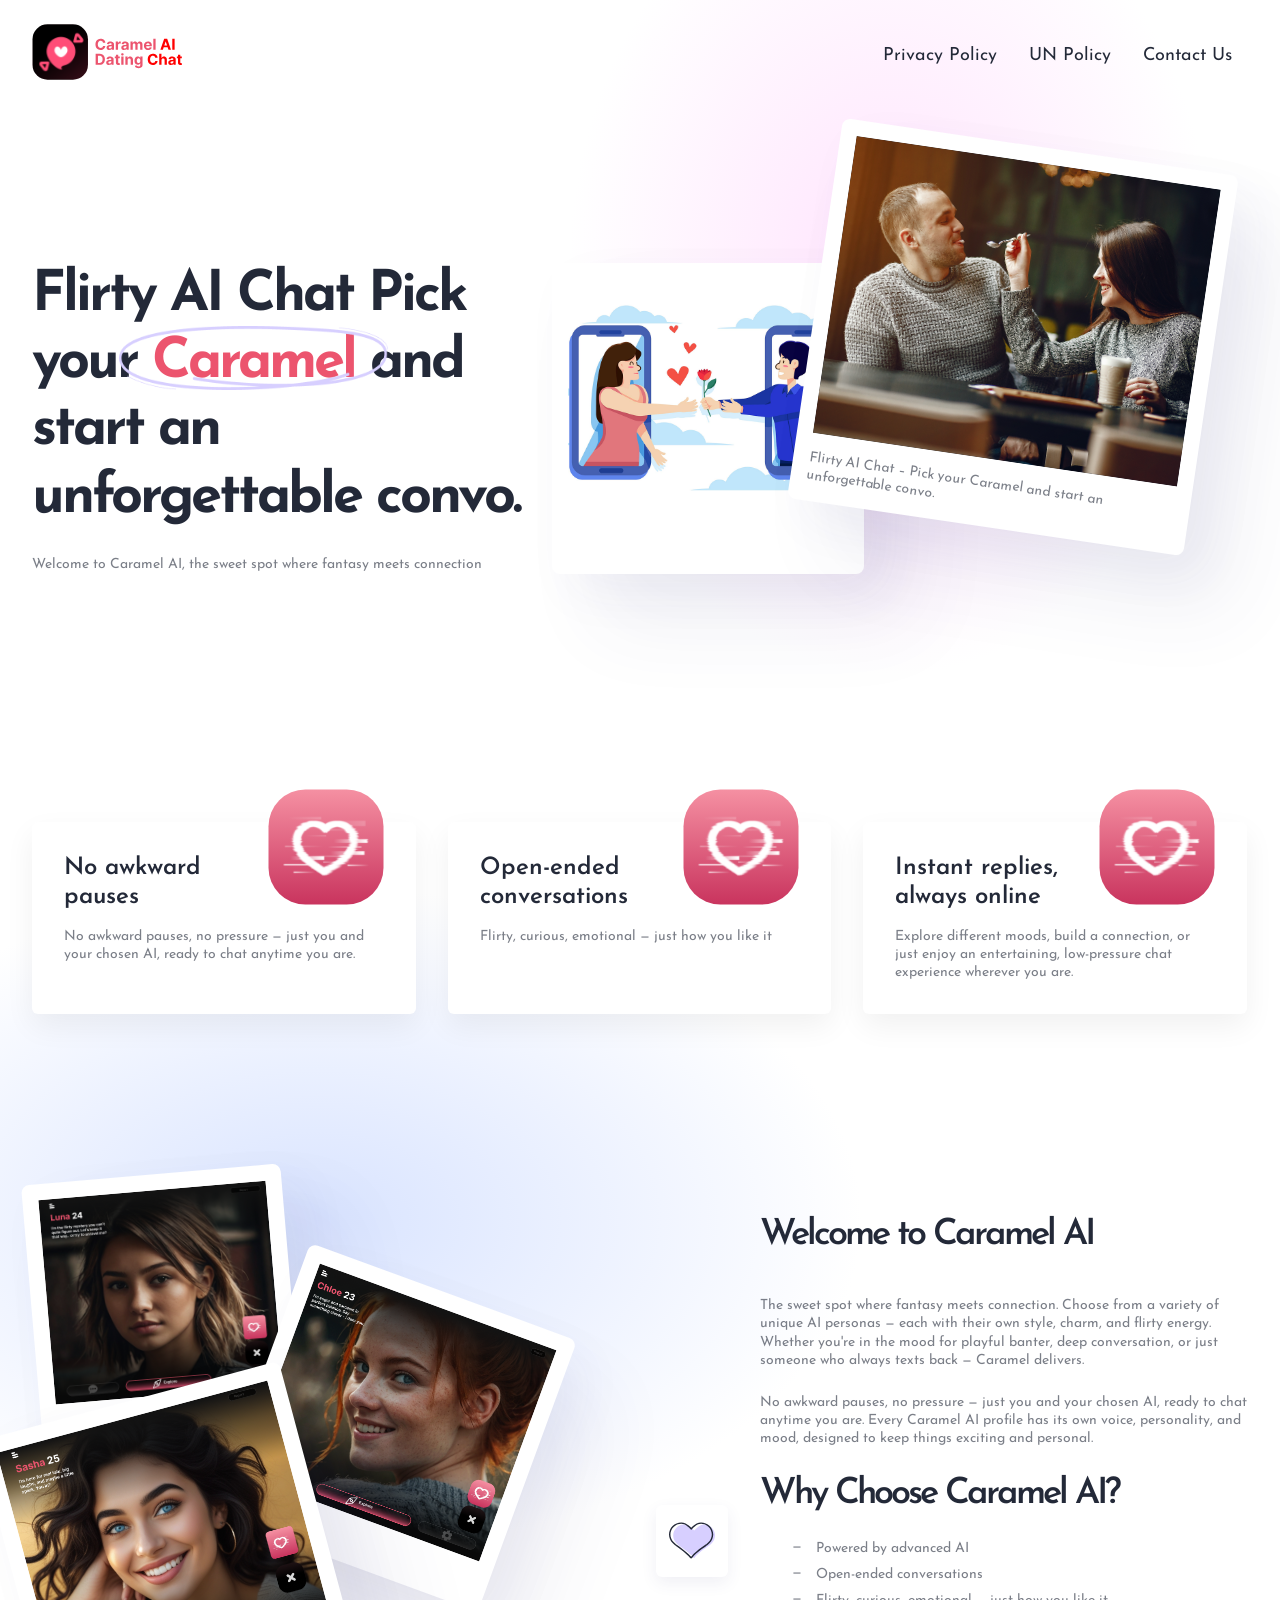
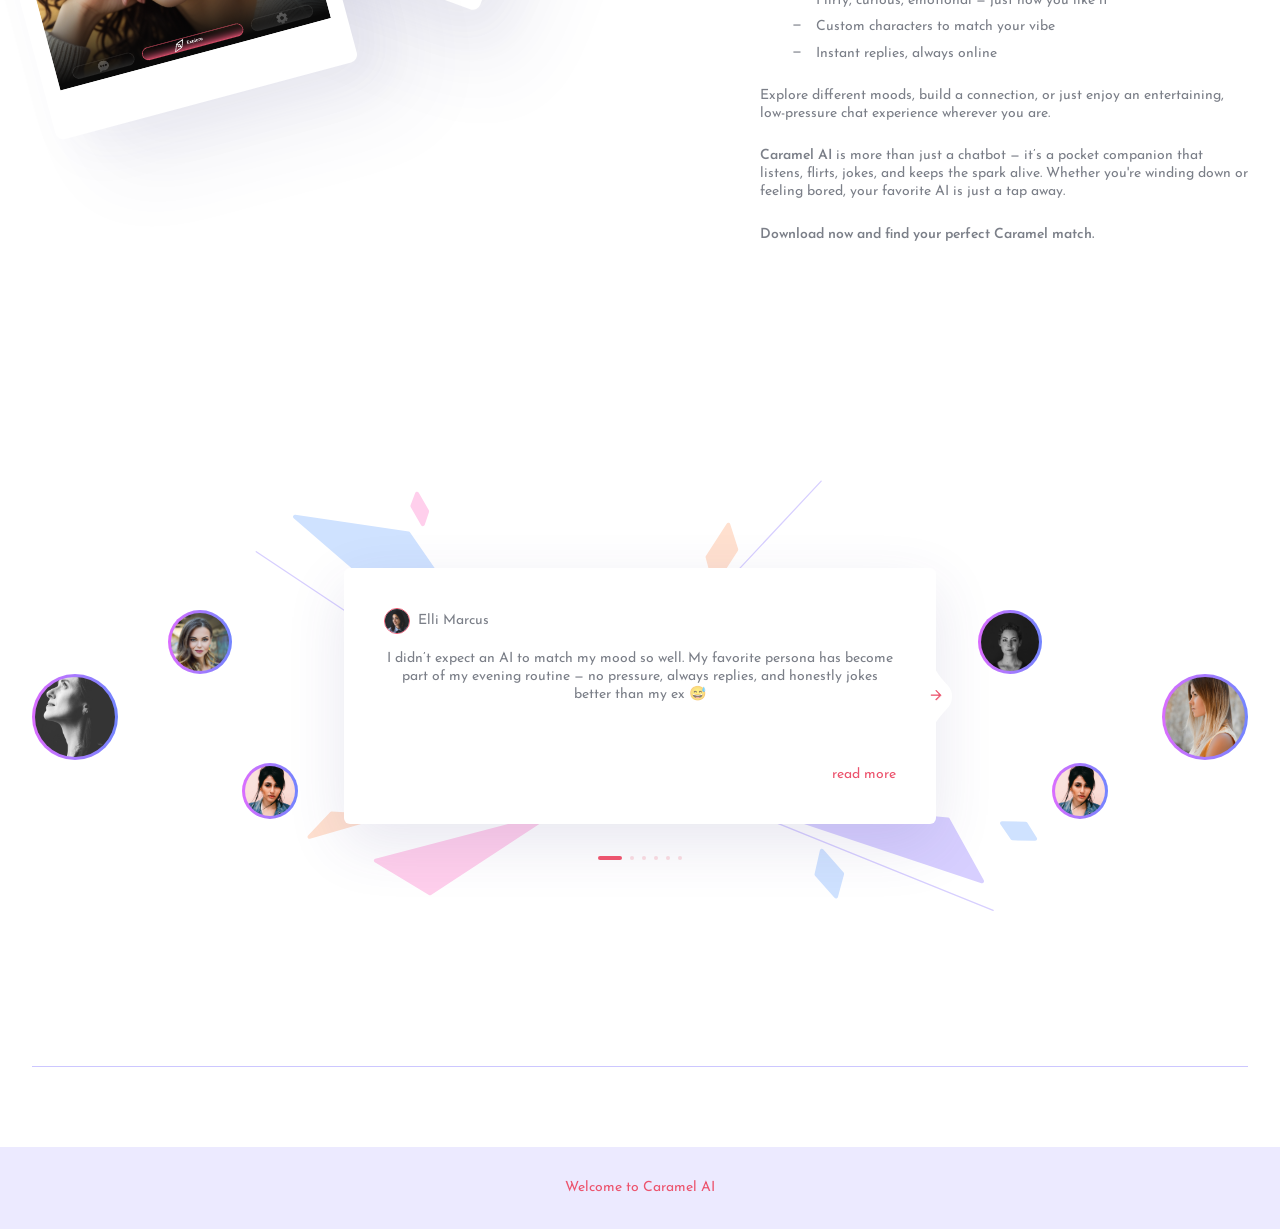
==== index.html @ d65f2696 "Add files via upload" ====
<!DOCTYPE html>
<html lang="ru">
<head>
    <!-- partial:parts/_head.html -->
    <meta charset="utf-8">
<title>Caramel AI Dating Chat</title>
<meta name="viewport" content="width=device-width, initial-scale=1 , maximum-scale=1, user-scalable=0">
<meta http-equiv="x-ua-compatible" content="ie=edge">
<link rel="stylesheet" href="css/libs.min.css"/>
<link rel="stylesheet" href="css/main.css"/>
<link href="images/logo-mob.png" rel="shortcut icon" type="image/x-icon" />
<link href="https://fonts.googleapis.com/css2?family=Josefin+Sans:wght@400;600;700&display=swap" rel="stylesheet">
    <!-- partial -->
</head>
<body>
<div id="wrapper" class="wrapper">
    <!-- partial:parts/_header.html -->
    <header id="header" class="header">
    <div class="container">
        <!-- logo -->
        <div class="site-logo">
            <a href="index.html" class="site-logo__link">
                <picture>
                    <source media="(max-width: 767px)" srcset="images/logo-mob.png">
                    <source srcset="images/logo.svg">
                    <img class="site-logo__img" src="images/logo.svg" alt="logo"/>
                </picture>
            </a>
        </div>
        <div class="header-mobile">

            <div class="header-nav">
                <div class="nav-toggle"><span class="nav-toggle__link"></span><span class="nav-toggle__link"></span><span
                        class="nav-toggle__link"></span></div>
                <div class="header-nav__container">
                    <div class="header-nav__menu">
                        <nav class="nav">
                            <ul class="nav__list">
                                <li class="nav__item"><a href="privacy.html" class="nav__link">Privacy Policy</a></li>
                                <li class="nav__item"><a href="policyUN.html" class="nav__link">UN Policy </a></li>
                                <li class="nav__item"><a href="contactUs.html" class="nav__link">Contact Us</a></li>
                            </ul><!-- //nav__list -->
                        </nav><!-- //nav -->
                    </div>
                    
                </div>
            </div>
        </div>


    </div><!-- //container -->
</header><!-- //site-header -->

    <!-- partial -->
    <main id="main" class="main">
        <section class="section main-section">
            <div class="container">
                <div class="row">
                    <div class="col col_7 col_desktop-12 order-desktop-2">
                        <div class="photo-list main-photo">
                            <div class="main-photo__fon">
                                <!-- <svg class="main-photo__fon_icon" width="927" height="615" viewBox="0 0 927 615" fill="none" xmlns="http://www.w3.org/2000/svg">
                                     <path d="M64.9452 549.713L9.1822 488.577C7.99173 487.272 8.81637 485.039 10.4997 485.01L233.372 481.131C235.53 481.094 236.074 484.399 234.04 485.19L66.9304 550.204C66.2376 550.474 65.4651 550.282 64.9452 549.713Z" fill="#FFCFEC"/>
                                    <path d="M857.306 461.85L632.955 438.033C631.065 437.833 629.872 440.001 631.146 441.32L648.217 458.999C648.425 459.215 648.683 459.38 648.972 459.484L892.449 546.734C894.136 547.338 895.809 545.674 895.104 544.093L858.907 462.981C858.628 462.355 858.02 461.926 857.306 461.85Z" fill="#D7CFFF"/>
                                    <path d="M235.062 168.41L349.396 350.256C349.674 350.699 349.789 351.23 349.716 351.743L345.101 384.316C344.877 385.901 343.09 386.533 341.932 385.436L91.5545 148.212C90.0978 146.832 91.1195 144.354 93.0183 144.662L233.677 167.467C234.237 167.558 234.742 167.902 235.062 168.41Z" fill="#CFE2FF"/>
                                    <path fill-rule="evenodd" clip-rule="evenodd" d="M306.693 361.45C306.95 361.064 306.847 360.514 306.465 360.235L19.2685 150.296C18.9017 150.028 18.4132 150.11 18.1665 150.481C17.9097 150.867 18.0128 151.416 18.3945 151.695L305.591 361.634C305.958 361.903 306.447 361.821 306.693 361.45Z" fill="#D7CFFF"/>
                                    <path fill-rule="evenodd" clip-rule="evenodd" d="M627.65 297.936C627.952 298.289 628.458 298.302 628.76 297.964L870.733 27.9001C871.016 27.5841 871.017 27.0759 870.735 26.7456C870.433 26.3923 869.927 26.3795 869.625 26.7175L627.652 296.781C627.369 297.097 627.368 297.606 627.65 297.936Z" fill="#D7CFFF"/>
                                    <path d="M763.86 450.557L832.763 444.682C834.754 444.512 835.361 441.86 833.623 440.925L807.078 426.637C806.523 426.338 805.853 426.325 805.272 426.601L762.914 446.764C760.889 447.728 761.642 450.746 763.86 450.557Z" fill="#FFE0CF"/>
                                    <path d="M837.832 117.53L860.471 125.155C861.055 125.351 861.697 125.226 862.197 124.819L885.54 105.753C886.772 104.746 886.522 102.676 885.102 102.127L863.403 93.7336C862.802 93.5012 862.126 93.6177 861.604 94.0435L837.321 113.877C836.06 114.907 836.357 117.033 837.832 117.53Z" fill="#CFE2FF"/>
                                    <path d="M710.589 181.177L701.608 144.762C701.47 144.203 701.551 143.615 701.832 143.138L727.968 98.7494C728.836 97.2766 730.94 97.6407 731.434 99.3491L741.456 133.995C741.625 134.579 741.552 135.204 741.255 135.707L714.078 181.863C713.19 183.371 711.025 182.945 710.589 181.177Z" fill="#FFE0CF"/>
                                    <path d="M310.413 258.955L317.319 242.204C317.519 241.717 317.501 241.166 317.268 240.676L305.088 215.013C304.349 213.455 302.068 213.387 301.361 214.902L293.992 230.676C293.757 231.179 293.763 231.763 294.008 232.28L306.652 258.921C307.409 260.516 309.761 260.537 310.413 258.955Z" fill="#FFCFEC"/>
                                    <path d="M814.504 562.741L814.724 583.62C814.731 584.297 815.073 584.927 815.634 585.297L835.245 598.228C836.546 599.085 838.262 598.179 838.307 596.612L838.882 576.256C838.901 575.552 838.556 574.886 837.972 574.5L817.566 561.045C816.236 560.169 814.487 561.137 814.504 562.741Z" fill="#CFE2FF"/>
                                    <path fill-rule="evenodd" clip-rule="evenodd" d="M581.397 437.351C581.165 437.763 581.324 438.257 581.75 438.442L902.686 578.094C903.095 578.272 903.598 578.098 903.821 577.702C904.054 577.29 903.894 576.796 903.468 576.611L582.532 436.959C582.123 436.781 581.62 436.955 581.397 437.351Z" fill="#D7CFFF"/>
                                </svg> -->
                            </div>
                            <div class="photo-item main-photo-item main-photo-item-1">
                                <div class="photo-img">
                                    <div class="photo-img__block">
                                        <img src="images/content/lovembl.png" alt="main-page-1">
                                    </div>
                                </div>
                                <div class="photo-info wysiwyg"></div>
                            </div>
                            <div class="photo-item main-photo-item main-photo-item-2">
                                <div class="photo-img">
                                    <div class="photo-img__block">
                                        <img src="images/content/couple-cafe.png" alt="main-page-2">
                                    </div>
                                </div>
                                <div class="photo-info wysiwyg"><p>Flirty AI Chat – Pick your Caramel and start an unforgettable convo.</p></div>

                            </div>

                        </div>
                    </div>
                    <div class="col col_5 col_desktop-12 order-desktop-1">
                        <div class="main-container">
                            <h1 class="h1 main-title">Flirty AI Chat Pick your <span class="round-border round-border-1">Caramel</span> and start an unforgettable convo.<br></h1>
                            <div class="wysiwyg main-description">Welcome to Caramel AI, the sweet spot where fantasy meets connection</div>
                            <!-- <button type="button" class="btn popup-init" data-popupname="location-popup">order now</button> -->
                        </div>
                    </div>
                </div>
            </div>
        </section>
        <section id="advantage" class="section">
            <div class="container">
                <div class="row">
                    <div class="dignity-item col col_4 col_mob-12">
                        <div class="dignity-block">
                            <div class="dignity-title">
                                <h3 class="h3 title">No awkward pauses</h3>
                                <div class="dignity-image">
                                    <img src="images/content/like.svg" alt="present-1">
                                </div>
                            </div>
                            <div class="dignity-description wysiwyg">
                                <p>No awkward pauses, no pressure — just you and your chosen AI, ready to chat anytime you are.</p>
                            </div>
                        </div>
                    </div>
                    <div class="dignity-item col col_4 col_mob-12">
                        <div class="dignity-block">
                            <div class="dignity-title">
                                <h3 class="h3 title">Open-ended conversations</h3>
                                <div class="dignity-image">
                                    <img src="images/content/like.svg" alt="present-2">
                                </div>
                            </div>
                            <div class="dignity-description wysiwyg">
                                <p>Flirty, curious, emotional — just how you like it</p>
                            </div>
                        </div>
                    </div>
                    <div class="dignity-item col col_4 col_mob-12">
                        <div class="dignity-block">
                            <div class="dignity-title">
                                <h3 class="h3 title">Instant replies, always online</h3>
                                <div class="dignity-image">
                                    <img src="images/content/like.svg" alt="present-3">
                                </div>
                            </div>
                            <div class="dignity-description wysiwyg">
                                <p>Explore different moods, build a connection, or just enjoy an entertaining, low-pressure chat experience wherever you are.</p>
                            </div>
                        </div>
                    </div>

                </div>
            </div><!-- //content -->
        </section>
        <section id="experiences" class="section">
            <div class="container">
                <div class="row">
                    <div class="col col_6 col_desktop-12">
                        <div class="photo-list emotional-photo">
                            <div class="photo-item emotional-photo__item emotional-photo__item-1">
                                <div class="photo-img">
                                    <div class="photo-img__block">
                                        <img src="images/content/Group 24.png" alt="main-page-3">
                                    </div>
                                </div>
                                <div class="photo-info wysiwyg"></div>
                            </div>
                            <div class="photo-item emotional-photo__item emotional-photo__item-2">
                                <div class="photo-img">
                                    <div class="photo-img__block">
                                        <img src="images/content/Group 25.png" alt="main-page-4">
                                    </div>
                                </div>
                                <div class="photo-info wysiwyg"></div>

                            </div>
                            <div class="photo-item emotional-photo__item emotional-photo__item-3">
                                <div class="photo-img">
                                    <div class="photo-img__block">
                                        <img src="images/content/Group 26.png" alt="main-page-5">
                                    </div>
                                </div>
                                <div class="photo-info wysiwyg"></div>
                            </div>

                        </div>
                    </div>
                    <div class="col col_6 col_desktop-12">
                    
                        <div class="emotional-list">
                            <div class="emotional-item">
                                <div class="emotional-block">
                                    <div class="emotional-icon">
                                        <img src="images/content/icon/present-5.svg" alt="present-4">
                                    </div>
                                    <div class="emotional-info">
                                        <div class="emotional-description wysiwyg">
                                            <h2 class="h2 emotional-title">Welcome to Caramel AI</h2>
                                            <p>
                                                The sweet spot where fantasy meets connection. Choose from a variety of unique AI personas — each with their own style, charm, and flirty energy. 
                                                Whether you're in the mood for playful banter, deep conversation, or just someone who always texts back — Caramel delivers.
                                            </p>
                                            <p>
                                                No awkward pauses, no pressure — just you and your chosen AI, ready to chat anytime you are. 
                                                Every Caramel AI profile has its own voice, personality, and mood, designed to keep things exciting and personal.
                                            </p>

                                            <h2>Why Choose Caramel AI?</h2>
                                            <ul>
                                                <li>Powered by advanced AI</li>
                                                <li>Open-ended conversations</li>
                                                <li>Flirty, curious, emotional — just how you like it</li>
                                                <li>Custom characters to match your vibe</li>
                                                <li>Instant replies, always online</li>
                                            </ul>

                                            <p>
                                                Explore different moods, build a connection, or just enjoy an entertaining, low-pressure chat experience wherever you are.
                                            </p>

                                            <p>
                                                <strong>Caramel AI</strong> is more than just a chatbot — it’s a pocket companion that listens, flirts, jokes, and keeps the spark alive. 
                                                Whether you're winding down or feeling bored, your favorite AI is just a tap away.
                                            </p>

                                            <p><strong>Download now and find your perfect Caramel match.</strong></p> </p>
                                        </div>
                                    </div>
                                </div>
                            </div>
                            
                        </div>
                    </div>
                </div>
            </div>
        </section>
        <section id="reviews" class="section reviews-section">
            <div class="container">
                <div class="slider reviews-slider">
                    <div class="row">
                        <div class="col col_3 col_desktop-12">
                            <div class="reviews-slider__bubbles bubbles-prev">
                                <ul class="bubbles-list"></ul>
                            </div>
                        </div>
                        <div class="col col_6 col_desktop-12">
                            <div class="reviews-slider__container" data-count="3">
                                <div class="reviews-container__fon">
                                    <svg class="reviews-icon" width="800" height="471" viewBox="0 0 800 471" fill="none" xmlns="http://www.w3.org/2000/svg">
                                        <path d="M188.477 434.988L134.244 402.127C132.733 401.211 133.067 398.931 134.778 398.484L308.239 353.163C310.432 352.59 311.737 355.525 309.842 356.768L190.613 434.95C189.968 435.373 189.137 435.388 188.477 434.988Z" fill="#FFCFEC"/>
                                        <path d="M708.694 357.302L532.751 341.064C530.847 340.889 529.803 343.228 531.208 344.524L544.895 357.156C545.103 357.348 545.35 357.494 545.619 357.583L742.159 423.054C743.889 423.63 745.427 421.782 744.543 420.188L710.259 358.323C709.938 357.745 709.352 357.362 708.694 357.302Z" fill="#D7CFFF"/>
                                        <path d="M169.602 71.5647L263.289 207.29C263.58 207.711 263.698 208.226 263.619 208.731L259.991 232.052C259.75 233.604 257.895 234.286 256.706 233.26L52.9595 57.4245C51.4441 56.1167 52.5805 53.6411 54.5619 53.9338L168.249 70.7227C168.797 70.8037 169.287 71.1086 169.602 71.5647Z" fill="#CFE2FF"/>
                                        <path fill-rule="evenodd" clip-rule="evenodd" d="M251.776 248.32C251.989 248.029 251.916 247.619 251.616 247.419L15.7836 90.389C15.5007 90.2007 15.1195 90.2687 14.919 90.5432C14.7062 90.8346 14.7791 91.2442 15.0794 91.4441L250.912 248.474C251.195 248.663 251.576 248.595 251.776 248.32Z" fill="#D7CFFF"/>
                                        <path fill-rule="evenodd" clip-rule="evenodd" d="M387.817 227.655C388.07 227.911 388.487 227.905 388.733 227.642L582.033 20.6157C582.265 20.3671 582.26 19.9799 582.021 19.738C581.767 19.4812 581.351 19.4871 581.104 19.7509L387.805 226.777C387.573 227.025 387.578 227.413 387.817 227.655Z" fill="#D7CFFF"/>
                                        <path d="M140.344 358.014L69.3782 378.481C67.4187 379.046 65.967 376.661 67.3709 375.183L89.4195 351.969C89.8239 351.544 90.3952 351.317 90.9818 351.35L139.899 354.097C142.147 354.223 142.507 357.391 140.344 358.014Z" fill="#FFE0CF"/>
                                        <path d="M761.169 364.147L771.679 379.281C772.045 379.808 772.642 380.127 773.283 380.14L795.912 380.572C797.507 380.602 798.494 378.845 797.639 377.499L788.029 362.383C787.669 361.817 787.05 361.469 786.379 361.457L762.85 361.007C761.219 360.976 760.238 362.807 761.169 364.147Z" fill="#CFE2FF"/>
                                        <path d="M472.847 122.902L465.76 96.725C465.612 96.1784 465.703 95.5945 466.011 95.1186L486.853 62.8756C487.772 61.4551 489.93 61.7429 490.442 63.354L498.351 88.26C498.532 88.8284 498.449 89.4477 498.125 89.9489L476.46 123.463C475.52 124.917 473.3 124.573 472.847 122.902Z" fill="#FFE0CF"/>
                                        <path d="M184.297 64.0105L188.566 51.0554C188.743 50.5174 188.683 49.9294 188.402 49.4376L178.297 31.7884C177.456 30.3206 175.286 30.4918 174.688 32.073L170.041 44.3676C169.83 44.9255 169.879 45.5485 170.176 46.0664L180.659 64.3761C181.52 65.8791 183.755 65.6544 184.297 64.0105Z" fill="#FFCFEC"/>
                                        <path d="M580.307 390.137L574.933 413.845C574.792 414.471 574.959 415.127 575.385 415.609L594.92 437.73C595.976 438.926 597.938 438.467 598.354 436.929L604.513 414.11C604.688 413.463 604.526 412.771 604.081 412.268L583.76 389.257C582.68 388.034 580.667 388.547 580.307 390.137Z" fill="#CFE2FF"/>
                                        <path fill-rule="evenodd" clip-rule="evenodd" d="M490.568 343.909C490.418 344.238 490.573 344.624 490.907 344.759L753.666 450.92C753.981 451.047 754.341 450.904 754.482 450.595C754.631 450.266 754.477 449.88 754.142 449.745L491.383 343.584C491.068 343.456 490.708 343.6 490.568 343.909Z" fill="#D7CFFF"/>
                                    </svg>
                                </div>
                                <div class="swiper-container">
                                    <div class="swiper-wrapper">
                                        <div class="swiper-slide slider-item">
                                            <div class="reviews-slider__item readMore-block">
                                                <div class="reviews-item__top">
                                                    <div class="reviews-item__column">
                                                        <div class="reviews-item__column_left">
                                                            <div class="reviews-slider__image">
                                                                <img src="images/content/reviews-1.jpg" alt="reviews-1">
                                                            </div>
                                                            <h5 class="h5 reviews-slider__name">Elli Marcus</h5>
                                                        </div>
                                                        <div class="reviews-item__column_right">
                                                            <div class="soc">

                                                            </div>
                                                        </div>
                                                    </div>
                                                </div>
                                                <div class="reviews-item__middle">
                                                    <div class="wysiwyg text-center readMore-container">
                                                        <p>
                                                            I didn’t expect an AI to match my mood so well. My favorite persona has become part of my evening routine — no pressure, always replies, and honestly jokes better than my ex 😅
                                                        </p>
                                                    </div>
                                                </div>
                                                <div class="reviews-item__bottom text-right">
                                                    <a href="#" class="btn-readMore readMore-slider btn_link" data-open="hide" data-close="read more">read more</a>
                                                </div>
                                            </div>
                                        </div>
                                        <div class="swiper-slide slider-item">
                                            <div class="reviews-slider__item readMore-block">
                                                <div class="reviews-item__top">
                                                    <div class="reviews-item__column">
                                                        <div class="reviews-item__column_left">
                                                            <div class="reviews-slider__image">
                                                                <img src="images/content/reviews-2.jpg" alt="reviews-2">
                                                            </div>
                                                            <h5 class="h5 reviews-slider__name">Elli Marcus</h5>
                                                        </div>
                                                        <div class="reviews-item__column_right">
                                                            <div class="soc">
                                                            
                                                            </div>
                                                        </div>
                                                    </div>
                                                </div>
                                                <div class="reviews-item__middle">
                                                    <div class="wysiwyg text-center readMore-container">
                                                        <p>
                                                            As an introvert, this is a gem. No stress over what to say, no fear of being judged. The characters have real personalities — it sometimes feels like I’m talking to a real person.
                                                        </p>
                                                    </div>
                                                </div>
                                                <div class="reviews-item__bottom text-right">
                                                    <a href="#" class="btn-readMore readMore-slider btn_link" data-open="hide" data-close="read more">read more</a>
                                                </div>
                                            </div>
                                        </div>
                                        <div class="swiper-slide slider-item">
                                            <div class="reviews-slider__item readMore-block">
                                                <div class="reviews-item__top">
                                                    <div class="reviews-item__column">
                                                        <div class="reviews-item__column_left">
                                                            <div class="reviews-slider__image">
                                                                <img src="images/content/reviews-3.jpg" alt="reviews-3">
                                                            </div>
                                                            <h5 class="h5 reviews-slider__name">Elli Marcus</h5>
                                                        </div>
                                                        <div class="reviews-item__column_right">
                                                            <div class="soc">
                                                                
                                                            </div>
                                                        </div>
                                                    </div>
                                                </div>
                                                <div class="reviews-item__middle">
                                                    <div class="wysiwyg text-center readMore-container">
                                                        <p>
                                                            I got tired of ghosting and the same old conversations. With Caramel, I always get a reply and can just have fun. One of the AIs honestly feels like a close friend 💕
                                                        </p>
                                                    </div>
                                                </div>
                                                <div class="reviews-item__bottom text-right">
                                                    <a href="#" class="btn-readMore readMore-slider btn_link" data-open="hide" data-close="read more">read more</a>
                                                </div>
                                            </div>
                                        </div>
                                        <div class="swiper-slide slider-item">
                                            <div class="reviews-slider__item readMore-block">
                                                <div class="reviews-item__top">
                                                    <div class="reviews-item__column">
                                                        <div class="reviews-item__column_left">
                                                            <div class="reviews-slider__image">
                                                                <img src="images/content/reviews-4.jpg" alt="reviews-4">
                                                            </div>
                                                            <h5 class="h5 reviews-slider__name">Elli Marcus</h5>
                                                        </div>
                                                        <div class="reviews-item__column_right">
                                                            <div class="soc">
                                                                
                                                            </div>
                                                        </div>
                                                    </div>
                                                </div>
                                                <div class="reviews-item__middle">
                                                    <div class="wysiwyg text-center readMore-container">
                                                        <p>
                                                            After a long day at work, I open Caramel and chat with a character who listens and lifts my mood. It's like therapy, flirting, and chill vibes all in one.
                                                        </p>
                                                    </div>
                                                </div>
                                                <div class="reviews-item__bottom text-right">
                                                    <a href="#" class="btn-readMore readMore-slider btn_link" data-open="hide" data-close="read more">read more</a>
                                                </div>
                                            </div>
                                        </div>
                                        <div class="swiper-slide slider-item">
                                            <div class="reviews-slider__item readMore-block">
                                                <div class="reviews-item__top">
                                                    <div class="reviews-item__column">
                                                        <div class="reviews-item__column_left">
                                                            <div class="reviews-slider__image">
                                                                <img src="images/content/reviews-5.jpg" alt="reviews-5">
                                                            </div>
                                                            <h5 class="h5 reviews-slider__name">Elli Marcus</h5>
                                                        </div>
                                                        <div class="reviews-item__column_right">
                                                            <div class="soc">
                                                                
                                                            </div>
                                                        </div>
                                                    </div>
                                                </div>
                                                <div class="reviews-item__middle">
                                                    <div class="wysiwyg text-center readMore-container">
                                                        <p>
                                                           Thought I’d get bored after a few days — but nope. The characters are super diverse, and I can pick one based on how I’m feeling. Light flirting or deep talks, it really helps me disconnect from daily stress.
                                                        </p>
                                                    </div>
                                                </div>
                                                <div class="reviews-item__bottom text-right">
                                                    <a href="#" class="btn-readMore readMore-slider btn_link" data-open="hide" data-close="read more">read more</a>
                                                </div>
                                            </div>
                                        </div>
                                        <div class="swiper-slide slider-item">
                                            <div class="reviews-slider__item readMore-block">
                                                <div class="reviews-item__top">
                                                    <div class="reviews-item__column">
                                                        <div class="reviews-item__column_left">
                                                            <div class="reviews-slider__image">
                                                                <img src="images/content/reviews-6.jpg" alt="reviews-6">
                                                            </div>
                                                            <h5 class="h5 reviews-slider__name">Elli Marcus</h5>
                                                        </div>
                                                        <div class="reviews-item__column_right">
                                                            <div class="soc">
                                                        
                                                            </div>
                                                        </div>
                                                    </div>
                                                </div>
                                                <div class="reviews-item__middle">
                                                    <div class="wysiwyg text-center readMore-container">
                                                        <p>
                                                            I downloaded Caramel AI out of curiosity, thinking I’d delete it in a day. Two weeks later, I’m still chatting every night. It’s weirdly comforting — like talking to someone who actually gets you, without any judgment or awkwardness.
                                                        </p>
                                                    </div>
                                                </div>
                                                <div class="reviews-item__bottom text-right">
                                                    <a href="#" class="btn-readMore readMore-slider btn_link" data-open="hide" data-close="read more">read more</a>
                                                </div>
                                            </div>
                                        </div>
                                    </div>
                                </div>
                                <div class="slider-next reviews-slider__next">
                                    <svg class="icon" width="24" height="24" viewBox="0 0 24 24" xmlns="http://www.w3.org/2000/svg"> <path opacity="0.2" fill-rule="evenodd" clip-rule="evenodd" d="M12.2828 2.76273C12.4781 2.56747 12.7947 2.56747 12.9899 2.76273L21.9192 11.692C22.1145 11.8873 22.1145 12.2039 21.9192 12.3991L12.9899 21.3284C12.7947 21.5237 12.4781 21.5237 12.2828 21.3284L11.7172 20.7627C11.5219 20.5675 11.5219 20.2509 11.7172 20.0556L17.9737 13.7991C18.2886 13.4841 18.0656 12.9456 17.6201 12.9456H3.5C3.22386 12.9456 3 12.7217 3 12.4456V11.6456C3 11.3694 3.22386 11.1456 3.5 11.1456H17.6201C18.0656 11.1456 18.2886 10.607 17.9737 10.292L11.7172 4.03553C11.5219 3.84026 11.5219 3.52368 11.7172 3.32842L12.2828 2.76273Z"/> <path fill-rule="evenodd" clip-rule="evenodd" d="M10.9419 1.85355C11.1372 1.65829 11.4538 1.65829 11.649 1.85355L20.7374 10.9419C20.9327 11.1372 20.9327 11.4538 20.7374 11.649L11.649 20.7374C11.4538 20.9327 11.1372 20.9327 10.9419 20.7374L10.0581 19.8536C9.8628 19.6583 9.86279 19.3417 10.0581 19.1464L15.9305 13.274C16.2454 12.9591 16.0224 12.4205 15.5769 12.4205H2C1.72386 12.4205 1.5 12.1966 1.5 11.9205V10.6705C1.5 10.3944 1.72386 10.1705 2 10.1705H15.5769C16.0224 10.1705 16.2454 9.63192 15.9305 9.31694L10.0581 3.44454C9.86279 3.24928 9.8628 2.9327 10.0581 2.73744L10.9419 1.85355Z"/> </svg>
                                </div>
                                <div class="slider-prev reviews-slider__prev">
                                    <svg class="icon" width="24" height="24" viewBox="0 0 24 24" xmlns="http://www.w3.org/2000/svg"> <path opacity="0.2" fill-rule="evenodd" clip-rule="evenodd" d="M11.7172 2.76273C11.5219 2.56747 11.2053 2.56747 11.0101 2.76273L2.08076 11.692C1.8855 11.8873 1.8855 12.2039 2.08076 12.3991L11.0101 21.3284C11.2053 21.5237 11.5219 21.5237 11.7172 21.3284L12.2828 20.7627C12.4781 20.5675 12.4781 20.2509 12.2828 20.0556L6.02634 13.7991C5.71136 13.4841 5.93445 12.9456 6.3799 12.9456H20.5C20.7761 12.9456 21 12.7217 21 12.4456V11.6456C21 11.3694 20.7761 11.1456 20.5 11.1456H6.3799C5.93445 11.1456 5.71136 10.607 6.02634 10.292L12.2828 4.03553C12.4781 3.84026 12.4781 3.52368 12.2828 3.32842L11.7172 2.76273Z"/> <path fill-rule="evenodd" clip-rule="evenodd" d="M13.0581 1.85355C12.8628 1.65829 12.5462 1.65829 12.351 1.85355L3.26257 10.9419C3.0673 11.1372 3.0673 11.4538 3.26256 11.649L12.351 20.7374C12.5462 20.9327 12.8628 20.9327 13.0581 20.7374L13.9419 19.8536C14.1372 19.6583 14.1372 19.3417 13.9419 19.1464L8.06954 13.274C7.75456 12.9591 7.97765 12.4205 8.4231 12.4205H22C22.2761 12.4205 22.5 12.1966 22.5 11.9205V10.6705C22.5 10.3944 22.2761 10.1705 22 10.1705H8.4231C7.97765 10.1705 7.75456 9.63192 8.06954 9.31694L13.9419 3.44454C14.1372 3.24928 14.1372 2.9327 13.9419 2.73744L13.0581 1.85355Z"/> </svg>
                                </div>
                            </div>
                            <div class="swiper-pagination slider-pagination"></div>
                        </div>
                        <div class="col col_3 col_desktop-12">
                            <div class="reviews-slider__bubbles bubbles-next">
                                <ul class="bubbles-list"></ul>
                            </div>
                        </div>
                    </div>
                </div>
            </div>
        </section>
    </main><!-- //middle -->
    <!-- partial:parts/_footer.html -->
    <footer id="footer" class="footer">
    <div class="footer-top">
        <div class="container">
            <div class="footer-top__container">
                <div class="row align-center">
                    
                
                </div>
            </div>
        </div>
    </div>
    <div class="footer-bottom">
        <div class="container">
            <span class="copyright text-center">Welcome to Caramel AI</span>
        </div>
    </div>
</footer>
<script src="https://code.jquery.com/jquery-3.4.1.min.js"></script><!-- jQuery -->
<script src="js/libs.min.js"></script><!-- скрипты библиотек -->
<script src="js/main.js"></script><!-- кастомные скрипты -->
    <!-- partial -->
    <!-- partial:parts/_popups.html -->
    <div class="popup-wrap">


    <div class="popup location-popup">
        <div class="container">
            <div class="popup-remove">
                <svg class="popup-remove__ico" width="24" height="24" viewBox="0 0 24 24" xmlns="http://www.w3.org/2000/svg">
                    <path opacity="0.4" fill-rule="evenodd" clip-rule="evenodd" d="M6.07172 3.10665C5.87646 2.91139 5.55988 2.91139 5.36462 3.10665L3.9504 4.52087C3.75514 4.71613 3.75514 5.03271 3.9504 5.22797L11.1499 12.4275L3.9516 19.6257C3.75634 19.821 3.75634 20.1376 3.95161 20.3328L5.36582 21.7471C5.56108 21.9423 5.87766 21.9423 6.07292 21.7471L13.2712 14.5488L20.2139 21.4914C20.4091 21.6867 20.7257 21.6867 20.921 21.4914L22.3352 20.0772C22.5304 19.882 22.5304 19.5654 22.3352 19.3701L15.3925 12.4275L22.3364 5.48361C22.5316 5.28834 22.5316 4.97176 22.3364 4.7765L20.9222 3.36228C20.7269 3.16702 20.4103 3.16702 20.2151 3.36228L13.2712 10.3061L6.07172 3.10665Z"/>
                    <path fill-rule="evenodd" clip-rule="evenodd" d="M5.07148 3.10665C4.87622 2.91139 4.55963 2.91139 4.36437 3.10665L2.95016 4.52087C2.7549 4.71613 2.7549 5.03271 2.95016 5.22797L10.1496 12.4275L2.95136 19.6257C2.7561 19.821 2.7561 20.1376 2.95136 20.3328L4.36557 21.7471C4.56084 21.9423 4.87742 21.9423 5.07268 21.7471L12.271 14.5488L19.2136 21.4914C19.4089 21.6867 19.7255 21.6867 19.9207 21.4914L21.3349 20.0772C21.5302 19.882 21.5302 19.5654 21.3349 19.3701L14.3923 12.4275L21.3361 5.48361C21.5314 5.28834 21.5314 4.97176 21.3361 4.7765L19.9219 3.36228C19.7267 3.16702 19.4101 3.16702 19.2148 3.36228L12.271 10.3061L5.07148 3.10665Z"/>
                </svg>

            </div>
            <div class="popup-content">
                <div class="row">
                    <div class="col col_5 col_middle-desktop-12">
                        <div class="subscription-icon">
                            <svg width="592" height="231" viewBox="0 0 592 231" fill="none" xmlns="http://www.w3.org/2000/svg">
                                <ellipse cx="296" cy="211.5" rx="296" ry="19.5" fill="url(#paint0_radial_815_2)"/>
                                <path fill-rule="evenodd" clip-rule="evenodd" d="M190.4 104.105C186.865 104.105 184 106.971 184 110.505V120.105C184 123.639 186.865 126.504 190.4 126.504H192.533V202.233C192.533 205.768 195.398 208.633 198.933 208.633H319.459C322.994 208.633 325.859 205.768 325.859 202.233V126.504H327.992C331.527 126.504 334.392 123.639 334.392 120.105V110.505C334.392 106.971 331.527 104.105 327.992 104.105H190.4Z" fill="white"/>
                                <path opacity="0.15" d="M323.726 126.504L323.726 137.17L194.666 137.17L194.666 126.504L323.726 126.504Z" fill="#232938"/>
                                <path opacity="0.15" d="M323.726 202.233L323.726 206.5L194.666 206.5L194.666 202.233L323.726 202.233Z" fill="#232938"/>
                                <path d="M242.664 124.371H276.796V208.633H242.664V124.371Z" fill="#CFE2FF"/>
                                <path opacity="0.8" d="M244.796 126.504H249.063V206.5H244.796V126.504Z" fill="white"/>
                                <path d="M237.864 61.441C250.663 58.8812 253.199 81.5681 254.977 95.2563C256.632 94.967 258.559 94.8671 260.796 95.0392C260.618 81.7066 265.062 55.8947 284.261 59.3078C291.727 60.9077 292.794 68.374 297.594 71.0405C302.393 73.707 310.393 82.7732 302.927 92.3727C296.954 100.052 281.595 103.039 274.662 103.572L269.862 101.972L245.863 102.505C245.33 103.928 242.877 106.345 237.33 104.639C236.05 103.785 226.131 100.017 221.331 98.239C217.243 97.1724 212.692 97.3857 210.132 89.7062C206.932 80.1067 216.532 75.307 220.798 74.2403C224.211 73.3871 227.553 69.6184 228.798 67.8407C231.357 62.721 235.908 61.441 237.864 61.441Z" fill="#CFE2FF"/>
                                <path fill-rule="evenodd" clip-rule="evenodd" d="M272.505 65.2942C277.307 61.2199 282.855 61.6784 286.872 63.6868C287.399 63.9503 287.612 64.5909 287.349 65.1178C287.085 65.6447 286.445 65.8583 285.918 65.5948C282.468 63.8702 277.883 63.5288 273.886 66.9208C269.814 70.3752 266.119 77.8831 265.06 92.45C265.017 93.0375 264.506 93.4792 263.919 93.4364C263.331 93.3937 262.889 92.8828 262.932 92.2953C264.006 77.5305 267.777 69.306 272.505 65.2942ZM213.332 81.5357C213.913 81.6325 213.948 82.3675 213.851 82.9485C212.265 85.8021 212.287 87.7362 214.455 90.4229C216.697 93.2003 221.364 96.0576 230.7 98.816L230.718 98.8212L230.735 98.827C232.864 99.5365 237.838 101.3 240.474 102.618C241.001 102.881 241.215 103.522 240.951 104.049C240.688 104.576 240.047 104.789 239.52 104.526C237.044 103.288 232.224 101.573 230.078 100.857C220.653 98.0701 215.459 95.0628 212.795 91.7626C210.057 88.3697 210.132 85.2688 211.747 82.5978C211.844 82.0168 212.751 81.4389 213.332 81.5357Z" fill="white"/>
                                <path d="M241.597 108.372C241.597 104.838 244.462 101.972 247.997 101.972H271.462C274.997 101.972 277.862 104.838 277.862 108.372V122.238C277.862 125.772 274.997 128.637 271.462 128.637H247.997C244.462 128.637 241.597 125.772 241.597 122.238V108.372Z" fill="#CFE2FF"/>
                                <path opacity="0.8" d="M247.997 104.105V104.105C245.64 104.105 243.73 106.016 243.73 108.372V122.238C243.73 124.594 245.64 126.504 247.997 126.504V126.504V104.105Z" fill="white"/>
                                <path fill-rule="evenodd" clip-rule="evenodd" d="M236.516 104.105H243.226C243.717 103.558 244.3 103.095 244.951 102.742C245.612 100.343 248.122 96.7979 253.786 95.477C252.834 88.7271 251.813 79.2404 248.508 71.613C246.771 67.6038 246.866 67.3934 244.546 65.1536C242.252 62.9375 239.765 61.9351 237.006 62.4868L236.903 62.5076L236.797 62.5076C235.177 62.5076 231.035 63.6172 228.685 68.3176L228.65 68.3879L228.605 68.4523C227.94 69.4025 226.74 70.8515 225.256 72.1812C223.789 73.4969 221.945 74.7863 219.99 75.275C217.987 75.7759 214.712 77.1678 212.353 79.5275C210.05 81.8305 208.628 85.0215 210.077 89.3688C211.732 93.2684 211.964 93.0939 213.865 94.8683C216.789 96.8975 219.667 97.7691 221.6 98.2735L221.652 98.2869L221.702 98.3053C224.106 99.1957 227.792 100.585 231.04 101.859C232.664 102.496 234.183 103.106 235.381 103.613C235.787 103.785 236.171 103.95 236.516 104.105ZM230.923 104.105C230.705 104.019 230.484 103.932 230.261 103.845C227.052 102.586 223.406 101.212 221.01 100.324C218.853 99.754 215.538 98.4284 212.417 96.262C210.132 94.335 209.599 93.2684 208.053 90.0434C206.303 84.7912 208.081 80.7826 210.844 78.0191C213.551 75.3125 217.21 73.7712 219.473 73.2055C220.931 72.8409 222.464 71.8194 223.832 70.5929C225.152 69.4103 226.224 68.1212 226.814 67.2906C229.547 61.897 234.364 60.42 236.689 60.3754C240.287 59.693 243.417 61.0972 246.028 63.6191C248.64 66.1409 248.68 66.6448 250.465 70.7648C253.861 78.6002 254.916 88.2506 255.889 95.112C257.058 94.9735 258.334 94.9218 259.725 94.9754C259.765 88.2769 260.91 78.974 264.291 71.5199C266.083 67.5686 268.537 64.0601 271.864 61.7646C275.222 59.4483 279.387 58.4245 284.448 59.3242L284.466 59.3275L284.485 59.3314C288.597 60.2126 290.928 62.7307 292.781 65.2007C293.162 65.7086 293.508 66.1928 293.842 66.6602C294.35 67.3711 294.83 68.0438 295.364 68.7022C296.216 69.7527 297.081 70.6022 298.112 71.1747C300.686 72.6046 304.064 75.7021 305.837 79.7448C307.644 83.8663 307.766 88.9548 303.769 94.094C300.58 98.1937 294.991 100.942 289.484 102.733C287.839 103.268 286.184 103.723 284.577 104.105H327.992C331.527 104.105 334.392 106.971 334.392 110.505V120.105C334.392 123.639 331.527 126.504 327.992 126.504H325.859V202.233C325.859 205.768 322.994 208.633 319.459 208.633H198.933C195.398 208.633 192.533 205.768 192.533 202.233C192.533 176.99 192.533 151.747 192.533 126.504H190.4C186.865 126.504 184 123.639 184 120.105V119.038V116.905V110.505C184 106.971 186.865 104.105 190.4 104.105H230.923ZM186.133 116.905V110.505C186.133 108.149 188.043 106.239 190.4 106.239L236.264 106.239H237.33H239.464L241.961 106.239C241.725 106.906 241.597 107.624 241.597 108.372V122.238C241.597 122.986 241.725 123.704 241.961 124.371L192.533 124.371L190.4 124.371C188.043 124.371 186.133 122.461 186.133 120.105V116.905ZM194.666 126.504H242.663V206.5H198.933C196.576 206.5 194.666 204.59 194.666 202.233C194.666 176.99 194.666 151.747 194.666 126.504ZM274.662 127.781V206.5H244.797V127.781C245.738 128.326 246.831 128.637 247.996 128.637H271.462C272.628 128.637 273.72 128.326 274.662 127.781ZM276.795 206.5V126.504H323.726V202.233C323.726 204.59 321.816 206.5 319.459 206.5H276.795ZM325.859 124.371L327.992 124.371C330.348 124.371 332.259 122.461 332.259 120.105V110.505C332.259 108.149 330.348 106.239 327.992 106.239H277.497C277.733 106.906 277.862 107.624 277.862 108.372V122.238C277.862 122.986 277.733 123.704 277.497 124.371L325.859 124.371ZM247.94 104.106C245.315 104.136 244.301 106.239 244.301 106.239C243.938 106.866 243.73 107.595 243.73 108.372V122.238C243.73 123.015 243.938 123.743 244.301 124.371C244.301 124.371 245.33 126.504 247.996 126.504H259.729H271.462C274.128 126.504 275.158 124.371 275.158 124.371C275.521 123.743 275.728 123.015 275.728 122.238V108.372C275.728 107.595 275.521 106.866 275.158 106.239C275.075 106.095 274.948 105.906 274.777 105.699L274.743 105.702L274.741 105.657C274.154 104.966 273.075 104.105 271.462 104.105H269.71L269.7 104.109L247.94 104.106ZM275.594 103.485C279.008 103.143 283.968 102.284 288.824 100.704C294.224 98.9486 299.3 96.3643 302.085 92.7844C305.554 88.3241 305.409 84.0798 303.883 80.6017C302.323 77.0448 299.302 74.276 297.076 73.0394C295.706 72.2786 294.639 71.1949 293.707 70.0455C293.146 69.3532 292.586 68.5717 292.04 67.8098C291.712 67.352 291.389 66.9008 291.074 66.4807C289.33 64.1552 287.399 62.1433 284.056 61.4212C279.526 60.6202 275.942 61.5431 273.076 63.5205C270.176 65.5214 267.93 68.6592 266.234 72.4009C263 79.5317 261.884 88.5766 261.858 95.1062C264.183 95.3982 266.281 96.6057 267.833 97.9715C268.734 98.7642 269.486 99.64 270.021 100.485C270.322 100.959 270.581 101.466 270.744 101.972H271.462C273.037 101.972 274.479 102.541 275.594 103.485ZM268.423 101.972C268.364 101.863 268.296 101.748 268.219 101.626C267.804 100.971 267.19 100.247 266.424 99.573C264.876 98.2107 262.85 97.1723 260.796 97.1723H260.755L260.714 97.1692C258.555 97.0031 256.718 97.1012 255.16 97.3734C250.793 98.137 248.573 100.276 247.581 101.986C247.718 101.977 247.857 101.972 247.996 101.972H268.423Z" fill="#232938"/>
                                <path d="M406.025 129.906H281.205V202.801C281.205 206.11 283.887 208.792 287.196 208.792H400.034C403.342 208.792 406.025 206.11 406.025 202.801V129.906Z" fill="white"/>
                                <path opacity="0.15" d="M282.203 202.801L282.203 206.795L403.029 206.795L403.029 202.801L282.203 202.801Z" fill="#232938"/>
                                <path d="M356.097 131.903H331.133V206.795H356.097V131.903Z" fill="#FFCFEC"/>
                                <path fill-rule="evenodd" clip-rule="evenodd" d="M329.136 131.903H283.202V202.801C283.202 205.007 284.99 206.795 287.196 206.795H329.136V131.903ZM331.133 131.903H356.097V206.795H331.133V131.903ZM358.094 206.795V131.903H404.028V202.801C404.028 205.007 402.239 206.795 400.034 206.795H358.094ZM358.094 129.906H329.136H281.205V202.801C281.205 206.11 283.887 208.792 287.196 208.792H329.136H358.094H400.034C403.342 208.792 406.025 206.11 406.025 202.801V129.906H358.094Z" fill="#232938"/>
                                <path opacity="0.8" d="M356.097 131.903H352.103V206.795H356.097V131.903Z" fill="white"/>
                                <path d="M308.825 78.7226C305.882 77.2098 302.27 78.3691 300.757 81.3119L241.864 195.876C240.351 198.818 241.511 202.43 244.453 203.943L252.446 208.052C255.389 209.565 259.001 208.406 260.514 205.463L319.407 90.8991C320.92 87.9563 319.76 84.3442 316.817 82.8314L308.825 78.7226Z" fill="white"/>
                                <path fill-rule="evenodd" clip-rule="evenodd" d="M243.64 196.789L302.533 82.225C303.542 80.2631 305.95 79.4902 307.912 80.4988L315.904 84.6076C317.866 85.6161 318.639 88.0242 317.631 89.9861L258.738 204.55C257.729 206.512 255.321 207.284 253.359 206.276L245.367 202.167C243.405 201.159 242.632 198.75 243.64 196.789ZM300.757 81.3119C302.27 78.3691 305.882 77.2098 308.825 78.7226L316.817 82.8314C319.76 84.3442 320.92 87.9563 319.407 90.8991L260.514 205.463C259.001 208.406 255.389 209.565 252.446 208.052L244.453 203.943C241.511 202.43 240.351 198.818 241.864 195.875L300.757 81.3119Z" fill="#232938"/>
                                <path d="M282.396 126.765C279.453 125.252 275.841 126.411 274.328 129.354L264.284 148.892C262.772 151.835 263.931 155.447 266.874 156.96L278.419 162.895C281.362 164.408 284.974 163.248 286.487 160.306L296.53 140.768C298.043 137.825 296.884 134.213 293.941 132.7L282.396 126.765Z" fill="#FFCFEC"/>
                                <path fill-rule="evenodd" clip-rule="evenodd" d="M266.061 149.805L276.104 130.267C277.113 128.305 279.521 127.533 281.483 128.541L293.028 134.476C294.99 135.485 295.763 137.893 294.754 139.855L284.711 159.393C283.702 161.354 281.294 162.127 279.332 161.119L267.787 155.184C265.825 154.175 265.052 151.767 266.061 149.805ZM274.328 129.354C275.841 126.411 279.453 125.252 282.396 126.765L293.941 132.7C296.884 134.213 298.043 137.825 296.53 140.768L286.487 160.306C284.974 163.248 281.362 164.408 278.419 162.895L266.874 156.96C263.931 155.447 262.772 151.835 264.284 148.892L274.328 129.354Z" fill="#232938"/>
                                <path opacity="0.8" d="M276.152 130.224V130.224C277.141 128.307 279.531 127.572 281.489 128.582L293.01 134.528C294.968 135.538 295.753 137.912 294.764 139.829V139.829L276.152 130.224Z" fill="white"/>
                                <path d="M418.008 107.937V92.959L387.552 122.417L418.008 107.937Z" fill="#FFCFEC"/>
                                <path d="M385.098 55.0606L367.227 92.0184L367.227 86.3861L381.23 39.4545L385.098 55.0606Z" fill="#D7CFFF"/>
                                <path d="M344.624 51.3549L339.982 35.6727L338.276 42.5582L344.624 51.3549Z" fill="#D7CFFF"/>
                                <path d="M314.09 61.1915L326.065 78.7774L328.532 79.3363L312.761 44.9659L314.09 61.1915Z" fill="#CFE2FF"/>
                                <path d="M325.781 123.924L324.688 116.614L317.001 112.64L317.773 119.784L325.781 123.924Z" fill="#FFE0CF"/>
                                <path d="M366.932 105.531L371.419 104.575L373.588 99.6595L369.191 100.411L366.932 105.531Z" fill="#CFE2FF"/>
                                <path d="M343.968 97.5764L343.574 92.5848L338.255 88.5029L338.428 93.3245L343.968 97.5764Z" fill="#FFE0CF"/>
                                <path fill-rule="evenodd" clip-rule="evenodd" d="M427.59 63.0649C422.566 61.9951 416.925 62.0508 412.161 63.6009C411.637 63.7716 411.35 64.335 411.521 64.8594C411.691 65.3839 412.255 65.6707 412.779 65.5C417.148 64.0783 422.425 64.007 427.174 65.0182C431.95 66.0351 436 68.1032 438.073 70.7696C442.382 76.3148 442.485 83.3954 438.401 88.008C437.038 89.4062 435.671 89.9009 434.497 89.8971C433.303 89.8932 432.193 89.3735 431.361 88.5409C430.527 87.7052 430.013 86.5929 429.974 85.4683C429.936 84.369 430.348 83.1943 431.487 82.1687C431.896 81.7996 431.929 81.1682 431.56 80.7584C431.191 80.3487 430.56 80.3157 430.15 80.6849C428.584 82.0956 427.919 83.834 427.978 85.5371C428.036 87.2148 428.792 88.7943 429.948 89.9521C431.107 91.113 432.708 91.8885 434.491 91.8942C436.29 91.9 438.162 91.1223 439.85 89.3833L439.865 89.3675L439.88 89.351C444.73 83.8925 444.444 75.7132 439.649 69.544C437.167 66.3499 432.588 64.1289 427.59 63.0649ZM410.384 65.2989C410.159 64.7952 409.569 64.5691 409.065 64.7938C401.374 68.2249 394.193 74.9647 387.972 84.7294C387.675 85.1945 387.812 85.8118 388.277 86.1081C388.742 86.4045 389.36 86.2677 389.656 85.8025C395.739 76.2554 402.65 69.8424 409.879 66.6176C410.383 66.393 410.609 65.8025 410.384 65.2989ZM387.916 86.6963C387.442 86.4148 386.829 86.5711 386.548 87.0454C386.237 87.5691 385.929 88.1007 385.623 88.6403C385.351 89.1202 385.52 89.7295 386 90.0013C386.48 90.2731 387.089 90.1044 387.361 89.6246C387.66 89.0965 387.961 88.5765 388.265 88.0646C388.547 87.5903 388.39 86.9777 387.916 86.6963ZM385.327 91.2417C384.838 90.987 384.235 91.1771 383.98 91.6662C379.978 99.3534 376.468 108.49 373.603 119.013C373.458 119.545 373.772 120.094 374.304 120.239C374.836 120.384 375.385 120.07 375.53 119.538C378.364 109.127 381.826 100.128 385.751 92.5885C386.006 92.0994 385.816 91.4964 385.327 91.2417Z" fill="#232938"/>
                                <path fill-rule="evenodd" clip-rule="evenodd" d="M334.051 5.73596C338.997 7.12272 343.966 9.79272 347.465 13.3784C347.85 13.7732 347.842 14.4054 347.447 14.7905C347.052 15.1756 346.42 15.1678 346.035 14.7731C342.827 11.4845 338.187 8.96982 333.512 7.65893C328.81 6.34065 324.263 6.29063 321.189 7.68908C314.796 10.5974 311.416 16.82 312.889 22.8015C313.447 24.6733 314.427 25.7461 315.469 26.2881C316.528 26.8396 317.753 26.8951 318.876 26.544C320.003 26.1917 320.975 25.4456 321.532 24.4677C322.076 23.5119 322.257 22.2801 321.725 20.843C321.534 20.3258 321.798 19.7514 322.315 19.56C322.833 19.3686 323.407 19.6328 323.598 20.15C324.33 22.1268 324.111 23.9751 323.268 25.456C322.437 26.9147 321.033 27.9621 319.472 28.4502C317.906 28.9397 316.128 28.8829 314.547 28.0596C312.951 27.229 311.655 25.6708 310.968 23.3466L310.962 23.3255L310.956 23.3042C309.197 16.2172 313.25 9.10686 320.362 5.87125C324.044 4.19596 329.131 4.3566 334.051 5.73596ZM348.229 15.6834C348.662 15.3414 349.29 15.4148 349.632 15.8474C349.984 16.2927 350.327 16.7502 350.661 17.2199C350.98 17.6693 350.875 18.2928 350.426 18.6123C349.976 18.9319 349.353 18.8266 349.033 18.3772C348.719 17.9347 348.396 17.5043 348.065 17.0861C347.723 16.6535 347.797 16.0255 348.229 15.6834ZM352.338 21.8316C352.832 21.5861 353.431 21.7874 353.677 22.2812C360.227 35.456 361.381 55.3921 355.867 80.3607C355.748 80.8992 355.215 81.2394 354.676 81.1204C354.138 81.0015 353.798 80.4685 353.917 79.93C359.386 55.1644 358.147 35.7591 351.888 23.1703C351.643 22.6765 351.844 22.0771 352.338 21.8316ZM354.076 84.1654C354.612 84.2953 354.942 84.835 354.812 85.371L352.315 95.6747C352.186 96.2106 351.646 96.5399 351.11 96.41C350.574 96.2802 350.245 95.7404 350.374 95.2044L352.871 84.9008C353.001 84.3648 353.54 84.0355 354.076 84.1654Z" fill="#232938"/>
                                <path fill-rule="evenodd" clip-rule="evenodd" d="M360.875 117.489L368.92 56.3411L368.601 56.2991L360.556 117.447L360.875 117.489Z" fill="#D7CFFF"/>
                                <path fill-rule="evenodd" clip-rule="evenodd" d="M336.274 100.642L318.266 33.435L318.563 33.3421L336.571 100.549L336.274 100.642Z" fill="#D7CFFF"/>
                                <path fill-rule="evenodd" clip-rule="evenodd" d="M340.752 130.127C340.752 124.024 347.382 119.077 355.561 119.077C363.74 119.077 370.37 124.024 370.37 130.127L340.752 130.127Z" fill="#FFE0CF"/>
                                <defs>
                                    <radialGradient id="paint0_radial_815_2" cx="0" cy="0" r="1" gradientUnits="userSpaceOnUse" gradientTransform="translate(296 211.5) rotate(90) scale(19.5 296)">
                                        <stop offset="0" stop-color="#403A80" stop-opacity="0.15"/>
                                        <stop offset="1" stop-color="white" stop-opacity="0"/>
                                    </radialGradient>
                                </defs>
                            </svg>
                        </div>
                    </div>
                    <div class="col col_7 col_middle-desktop-12">
                        <div class="row align-center-desktop">
                            <div class="col col_8 col_middle-desktop-12 text-desktop-center">
                                <div class="subscription-description wysiwyg">
                                    <h3 class="h3 title">Vehicula lobortis id mattis facilisi</h3>
                                    <p>Feugiat nullam bibendum. Placerat vitae ullamcorper in amet convallis dignissim lacus, aenean. Magna mollis sit odio sit aliquet facilisi</p>
                                </div>
                                <form id="subscription-form-phone" class="form subscription-form" name="subscription-form-phone" method="post">
                                    <div class="form-field ">
                                        <div class="form-group">
                                            <label class="label-wrap  label-icon label-icon-position-left" for="subscription_phone">
                                                <input id="subscription_phone" class="phone_mask" type="tel" placeholder="Enter your phone number" name="subscription_phone" required>
                                                <svg class="icon icon-label" width="24" height="24" viewBox="0 0 24 24" xmlns="http://www.w3.org/2000/svg"> <path opacity="0.2" fill-rule="evenodd" clip-rule="evenodd" d="M6.58854 2.49686C6.66391 2.46627 6.83694 2.3999 7.04624 2.3999C7.22525 2.3999 7.36604 2.44984 7.43424 2.47703C7.51398 2.50883 7.5828 2.54619 7.63513 2.57723C7.73989 2.63936 7.84397 2.71551 7.93803 2.78943C8.12948 2.93989 8.35528 3.14147 8.59347 3.36642C9.0738 3.82006 9.65914 4.42074 10.2232 5.02878C10.7874 5.6371 11.3422 6.2656 11.7602 6.77708C11.9677 7.03097 12.1518 7.26861 12.2883 7.46673C12.3555 7.56424 12.4229 7.6691 12.4772 7.77168C12.5043 7.82285 12.5362 7.88856 12.5632 7.96304C12.5857 8.02516 12.6292 8.15762 12.6292 8.32436C12.6292 8.57524 12.5367 8.76806 12.4748 8.87412C12.4082 8.98813 12.3299 9.08116 12.2655 9.14995C12.1368 9.28738 11.9798 9.41615 11.8341 9.52669C11.5445 9.74641 11.1709 9.9893 10.8339 10.2085L10.8149 10.2208C10.4849 10.4354 10.1886 10.6286 9.96307 10.7946C10.8337 12.8277 12.1165 14.142 13.2506 14.9597C13.8652 15.4028 14.4347 15.6987 14.867 15.8812C15.0395 15.954 15.1868 16.0074 15.303 16.0444C15.3094 16.0378 15.316 16.031 15.3228 16.0239C15.4988 15.84 15.7091 15.5845 15.9504 15.2903L15.9646 15.2729C16.1881 15.0004 16.4403 14.6929 16.6692 14.4537C16.7853 14.3323 16.9209 14.2013 17.0648 14.0945C17.1681 14.0178 17.446 13.8191 17.817 13.8191C18.0631 13.8191 18.266 13.9155 18.3304 13.9461L18.3328 13.9473C18.4347 13.9957 18.5376 14.0558 18.6323 14.1155C18.8243 14.2364 19.0509 14.3987 19.2902 14.5802C19.7724 14.946 20.3596 15.4311 20.9258 15.9252C21.4916 16.419 22.0507 16.9343 22.4739 17.362C22.6834 17.5739 22.8739 17.7786 23.0177 17.9563C23.0883 18.0436 23.1632 18.1434 23.2251 18.247L23.2273 18.2507C23.265 18.3137 23.3999 18.539 23.3999 18.83C23.3999 19.017 23.3476 19.1746 23.3207 19.2499C23.2867 19.3446 23.2442 19.4376 23.2018 19.5221C23.1163 19.6922 23.0029 19.8838 22.8763 20.0806C22.6214 20.4768 22.2786 20.9472 21.908 21.3991C21.5398 21.8481 21.1241 22.3033 20.7214 22.6552C20.5208 22.8304 20.3033 22.9979 20.0801 23.1262C19.881 23.2406 19.5902 23.3755 19.2544 23.3838C14.91 23.6251 10.6958 21.1423 7.61768 17.8456C4.53673 14.5458 2.3999 10.226 2.3999 6.49728C2.3999 6.23982 2.50133 6.04005 2.54298 5.96208C2.59865 5.85784 2.66552 5.76228 2.72621 5.68275C2.84913 5.52168 3.00808 5.3471 3.17652 5.17517C3.51754 4.82706 3.96468 4.42187 4.41644 4.03998C4.86887 3.65753 5.34342 3.28366 5.74344 3.0006C5.9417 2.8603 6.13625 2.73189 6.30869 2.63464C6.39415 2.58644 6.49005 2.53683 6.58854 2.49686ZM15.155 16.1821C15.1317 16.1994 15.1337 16.1941 15.1576 16.1802C15.1567 16.1808 15.1558 16.1815 15.155 16.1821ZM9.69316 11.0172C9.69315 11.0172 9.6937 11.0165 9.69491 11.0152C9.69378 11.0165 9.69317 11.0172 9.69316 11.0172ZM4.20291 6.71752C4.28666 9.80208 6.11111 13.5945 8.93334 16.6171C11.8141 19.7025 15.5415 21.7822 19.1429 21.5872C19.1529 21.5823 19.1663 21.5753 19.1831 21.5656C19.2673 21.5172 19.3864 21.4313 19.537 21.2997C19.8367 21.0378 20.182 20.6652 20.5162 20.2576C20.848 19.8531 21.1491 19.4385 21.3625 19.1068C21.4053 19.0403 21.4432 18.9792 21.4762 18.924C21.3993 18.8392 21.3051 18.74 21.1942 18.6279C20.8125 18.2421 20.2887 17.7582 19.7423 17.2814C19.1963 16.8049 18.642 16.3478 18.2023 16.0142C18.0859 15.9259 17.9812 15.8491 17.8894 15.7843C17.7309 15.9585 17.5478 16.1811 17.3421 16.4318L17.3279 16.4491C17.1044 16.7217 16.8522 17.0291 16.6233 17.2683C16.5072 17.3897 16.3715 17.5208 16.2277 17.6275C16.1244 17.7043 15.8465 17.903 15.4755 17.903C15.2793 17.903 15.056 17.8479 14.8865 17.7989C14.6846 17.7406 14.4407 17.6551 14.1669 17.5395C13.6188 17.3081 12.9297 16.9474 12.198 16.4198C10.73 15.3615 9.08405 13.6262 8.07611 10.9226L8.01941 10.7705V10.6082C8.01941 10.3573 8.11185 10.1645 8.17379 10.0584C8.24037 9.94443 8.3187 9.8514 8.3831 9.78261C8.51175 9.64517 8.66878 9.5164 8.81448 9.40586C9.10411 9.18615 9.47766 8.94325 9.81473 8.72408L9.83367 8.71177C10.1214 8.52467 10.3835 8.35383 10.5954 8.20309C10.5283 8.11654 10.4518 8.02058 10.3664 7.91609C9.97953 7.44266 9.4514 6.8436 8.90348 6.2529C8.3553 5.66193 7.79918 5.09214 7.35756 4.67506C7.21374 4.53923 7.08762 4.42489 6.98167 4.33369C6.92206 4.37315 6.85577 4.41856 6.78319 4.46992C6.43687 4.71499 6.00411 5.05483 5.57849 5.41463C5.1522 5.77499 4.75056 6.14059 4.46231 6.43482C4.34902 6.55047 4.26298 6.64524 4.20291 6.71752ZM10.9554 7.91535C10.9554 7.91536 10.9549 7.91603 10.9537 7.91737C10.9548 7.91601 10.9554 7.91533 10.9554 7.91535ZM18.1375 15.54C18.1608 15.5227 18.1588 15.528 18.1349 15.5419C18.1358 15.5412 18.1367 15.5406 18.1375 15.54ZM17.5663 15.576C17.5454 15.5679 17.5421 15.5644 17.5607 15.5732C17.5621 15.5739 17.564 15.5749 17.5663 15.576ZM19.1193 21.5975C19.1193 21.5975 19.1202 21.5971 19.1222 21.5965C19.1202 21.5972 19.1193 21.5975 19.1193 21.5975Z"/> <path fill-rule="evenodd" clip-rule="evenodd" d="M5.38859 1.29691C5.46396 1.26632 5.63699 1.19995 5.84629 1.19995C6.0253 1.19995 6.16609 1.24989 6.23429 1.27708C6.31403 1.30888 6.38285 1.34624 6.43518 1.37728C6.53994 1.43941 6.64402 1.51556 6.73808 1.58948C6.92953 1.73994 7.15533 1.94152 7.39352 2.16647C7.87384 2.62011 8.45919 3.22079 9.0232 3.82883C9.58747 4.43715 10.1423 5.06565 10.5603 5.57713C10.7677 5.83102 10.9519 6.06866 11.0884 6.26678C11.1555 6.36429 11.223 6.46915 11.2772 6.57173C11.3043 6.6229 11.3362 6.68861 11.3632 6.76309C11.3858 6.82521 11.4292 6.95767 11.4292 7.1244C11.4292 7.37529 11.3368 7.56811 11.2748 7.67417C11.2083 7.78818 11.1299 7.88121 11.0655 7.95C10.9369 8.08743 10.7799 8.2162 10.6342 8.32674C10.3445 8.54645 9.97097 8.78935 9.6339 9.00852L9.61497 9.02083C9.28497 9.23542 8.98868 9.4286 8.76312 9.59463C9.63376 11.6277 10.9165 12.9421 12.0507 13.7597C12.6652 14.2028 13.2347 14.4987 13.6671 14.6813C13.8395 14.7541 13.9868 14.8074 14.1031 14.8444C14.1095 14.8379 14.1161 14.831 14.1229 14.8239C14.2988 14.64 14.5091 14.3845 14.7504 14.0903L14.7647 14.0729C14.9882 13.8004 15.2403 13.493 15.4692 13.2538C15.5854 13.1324 15.721 13.0013 15.8648 12.8946C15.9682 12.8179 16.246 12.6192 16.617 12.6192C16.8631 12.6192 17.0661 12.7156 17.1305 12.7462L17.1329 12.7473C17.2347 12.7957 17.3376 12.8559 17.4323 12.9155C17.6243 13.0364 17.851 13.1987 18.0902 13.3802C18.5725 13.7461 19.1597 14.2311 19.7259 14.7252C20.2917 15.219 20.8507 15.7343 21.2739 16.1621C21.4835 16.3739 21.674 16.5786 21.8177 16.7564C21.8883 16.8436 21.9632 16.9434 22.0251 17.047L22.0273 17.0507C22.065 17.1137 22.2 17.339 22.2 17.6301C22.2 17.8171 22.1477 17.9746 22.1207 18.0499C22.0868 18.1446 22.0442 18.2377 22.0018 18.3221C21.9164 18.4922 21.8029 18.6839 21.6764 18.8806C21.4215 19.2769 21.0787 19.7473 20.708 20.1992C20.3398 20.6481 19.9241 21.1033 19.5214 21.4552C19.3208 21.6305 19.1033 21.798 18.8802 21.9262C18.6811 22.0407 18.3903 22.1755 18.0544 22.1838C13.7101 22.4252 9.49586 19.9423 6.41773 16.6456C3.33678 13.3459 1.19995 9.02603 1.19995 5.29733C1.19995 5.03987 1.30138 4.8401 1.34303 4.76213C1.3987 4.65789 1.46556 4.56233 1.52626 4.4828C1.64918 4.32173 1.80813 4.14715 1.97656 3.97521C2.31759 3.62711 2.76473 3.22192 3.21649 2.84003C3.66892 2.45758 4.14347 2.08371 4.54349 1.80065C4.74175 1.66035 4.9363 1.53194 5.10874 1.43469C5.1942 1.38649 5.2901 1.33688 5.38859 1.29691ZM13.9551 14.9822C13.9317 14.9995 13.9338 14.9941 13.9577 14.9802C13.9568 14.9809 13.9559 14.9815 13.9551 14.9822ZM8.49321 9.81726C8.49319 9.81724 8.49375 9.81657 8.49496 9.81524C8.49383 9.81659 8.49322 9.81727 8.49321 9.81726ZM3.00296 5.51757C3.08671 8.60213 4.91116 12.3945 7.73339 15.4172C10.6142 18.5026 14.3415 20.5823 17.9429 20.3872C17.953 20.3823 17.9663 20.3753 17.9832 20.3657C18.0673 20.3173 18.1864 20.2314 18.337 20.0998C18.6367 19.8379 18.982 19.4652 19.3163 19.0577C19.6481 18.6532 19.9491 18.2386 20.1625 17.9068C20.2053 17.8404 20.2432 17.7793 20.2763 17.724C20.1994 17.6392 20.1052 17.5401 19.9943 17.428C19.6126 17.0422 19.0887 16.5583 18.5423 16.0814C17.9963 15.6049 17.4421 15.1479 17.0023 14.8143C16.886 14.726 16.7812 14.6491 16.6895 14.5843C16.5309 14.7585 16.3478 14.9811 16.1422 15.2318L16.1279 15.2492C15.9044 15.5217 15.6523 15.8292 15.4234 16.0684C15.3072 16.1898 15.1716 16.3209 15.0278 16.4276C14.9244 16.5043 14.6465 16.703 14.2756 16.703C14.0794 16.703 13.856 16.6479 13.6865 16.599C13.4847 16.5407 13.2407 16.4551 12.967 16.3395C12.4189 16.1081 11.7298 15.7474 10.998 15.2198C9.53003 14.1615 7.8841 12.4263 6.87616 9.72264L6.81946 9.57055V9.40825C6.81946 9.15736 6.9119 8.96455 6.97384 8.85848C7.04042 8.74448 7.11875 8.65144 7.18315 8.58265C7.3118 8.44522 7.46883 8.31645 7.61453 8.20591C7.90415 7.9862 8.27771 7.7433 8.61478 7.52413L8.63371 7.51182C8.92144 7.32472 9.18355 7.15388 9.39549 7.00314C9.32839 6.91659 9.25186 6.82063 9.16647 6.71614C8.77958 6.24271 8.25145 5.64364 7.70353 5.05295C7.15535 4.46198 6.59923 3.89219 6.15761 3.47511C6.01378 3.33928 5.88767 3.22494 5.78172 3.13374C5.72211 3.17319 5.65582 3.21861 5.58324 3.26997C5.23692 3.51504 4.80416 3.85488 4.37853 4.21468C3.95224 4.57504 3.55061 4.94064 3.26236 5.23487C3.14907 5.35052 3.06303 5.44529 3.00296 5.51757ZM9.75548 6.7154C9.75549 6.71541 9.75493 6.71608 9.75372 6.71742C9.75485 6.71606 9.75546 6.71538 9.75548 6.7154ZM16.9375 14.34C16.9608 14.3227 16.9588 14.328 16.9349 14.342C16.9358 14.3413 16.9367 14.3406 16.9375 14.34ZM16.3664 14.3761C16.3455 14.368 16.3421 14.3645 16.3607 14.3733C16.3622 14.374 16.3641 14.3749 16.3664 14.3761ZM17.9193 20.3975C17.9193 20.3975 17.9203 20.3971 17.9222 20.3965C17.9203 20.3973 17.9193 20.3976 17.9193 20.3975Z"/> </svg>
                                            </label>
                                            <button type="submit" class="btn btn_link icon-btn form-group-btn">
                                                <svg class="icon" width="24" height="24" viewBox="0 0 24 24" xmlns="http://www.w3.org/2000/svg"> <path opacity="0.2" fill-rule="evenodd" clip-rule="evenodd" d="M12.2828 2.76273C12.4781 2.56747 12.7947 2.56747 12.9899 2.76273L21.9192 11.692C22.1145 11.8873 22.1145 12.2039 21.9192 12.3991L12.9899 21.3284C12.7947 21.5237 12.4781 21.5237 12.2828 21.3284L11.7172 20.7627C11.5219 20.5675 11.5219 20.2509 11.7172 20.0556L17.9737 13.7991C18.2886 13.4841 18.0656 12.9456 17.6201 12.9456H3.5C3.22386 12.9456 3 12.7217 3 12.4456V11.6456C3 11.3694 3.22386 11.1456 3.5 11.1456H17.6201C18.0656 11.1456 18.2886 10.607 17.9737 10.292L11.7172 4.03553C11.5219 3.84026 11.5219 3.52368 11.7172 3.32842L12.2828 2.76273Z"/> <path fill-rule="evenodd" clip-rule="evenodd" d="M10.9419 1.85355C11.1372 1.65829 11.4538 1.65829 11.649 1.85355L20.7374 10.9419C20.9327 11.1372 20.9327 11.4538 20.7374 11.649L11.649 20.7374C11.4538 20.9327 11.1372 20.9327 10.9419 20.7374L10.0581 19.8536C9.8628 19.6583 9.86279 19.3417 10.0581 19.1464L15.9305 13.274C16.2454 12.9591 16.0224 12.4205 15.5769 12.4205H2C1.72386 12.4205 1.5 12.1966 1.5 11.9205V10.6705C1.5 10.3944 1.72386 10.1705 2 10.1705H15.5769C16.0224 10.1705 16.2454 9.63192 15.9305 9.31694L10.0581 3.44454C9.86279 3.24928 9.8628 2.9327 10.0581 2.73744L10.9419 1.85355Z" /> </svg>
                                            </button>
                                        </div>

                                    </div>
                                </form>
                            </div>
                        </div>
                    </div>
                </div>
            </div>
        </div>
    </div>

</div>
    <!-- partial -->
</div><!-- //wrapper -->
</body>
</html>
---- css/main.css ----
@charset "UTF-8";
/*WidthDesktop-1700*/
/*WidthDesktop-1520*/
/*WidthDesktop-1400*/
/*WidthDesktop-1200*/
/*WidthDesktop-1024*/
/*WidthDesktop-992*/
/*WidthDesktop-768*/
/*WidthDesktop-580*/
/*WidthDesktop-420*/
html, body, div, span, applet, object, iframe,
h1, h2, h3, h4, h5, h6, p, blockquote, pre,
a, abbr, acronym, address, big, cite, code,
del, dfn, em, img, ins, kbd, q, s, samp,
small, strike, strong, sub, sup, tt, var,
b, u, i, center,
dl, dt, dd, ol, ul, li,
fieldset, form, button, label, legend,
table, caption, tbody, tfoot, thead, tr, th, td,
article, aside, canvas, details, embed,
figure, figcaption, footer, header,
menu, nav, output, ruby, section, summary,
time, mark, audio, video {
  margin: 0;
  padding: 0;
  border: 0;
  font: inherit;
  outline: none;
  vertical-align: baseline;
  -webkit-box-sizing: border-box;
          box-sizing: border-box; }

main, article, aside, details, figcaption, figure,
footer, header, menu, nav, section {
  display: block; }

html,
body {
  min-height: 100%; }

body {
  color: rgba(35, 41, 56, 0.6);
  font: 400 14px/130% "Josefin Sans", sans-serif;
  -webkit-font-smoothing: antialiased; }

.wrapper {
  display: -webkit-box;
  display: -ms-flexbox;
  display: flex;
  -webkit-box-orient: vertical;
  -webkit-box-direction: normal;
      -ms-flex-direction: column;
          flex-direction: column;
  min-height: 100vh;
  overflow: hidden;
  overflow-y: auto;
  -webkit-box-pack: start;
      -ms-flex-pack: start;
          justify-content: flex-start;
  opacity: 1;
  -webkit-transition: all 0.7s ease-in-out;
  transition: all 0.7s ease-in-out; }
  .wrapper.wrapper_ready-load {
    opacity: 1; }

    /* Контактная секция */
.sectionblock {
    background-color: #f8f9fb;
    padding: 80px 20px;
    position: relative;
    z-index: 1;
    font-family: 'Helvetica Neue', Helvetica, Arial, sans-serif;
}

/* Заголовок секции */
.contactdetail__title {
    font-size: 32px;
    font-weight: 700;
    margin-bottom: 10px;
    color: #232938;
}

.contactdetail__list {
    list-style: none;
    padding: 0;
    margin: 25px 0 0 0;
}

.contactdetail__span {
    display: block;
    font-size: 18px;
    font-weight: 500;
    color: #3a3a3a;
    margin-bottom: 10px;
}

/* Обёртка формы */
.contactform {
    background-color: #fff;
    padding: 40px;
    border-radius: 16px;
    box-shadow: 0 20px 40px rgba(0, 0, 0, 0.05);
}

/* Общие поля */
.contactform__inputtext,
.contactform__comentarea {
    width: 100%;
    padding: 14px 16px;
    border: 1.5px solid #ccc;
    border-radius: 10px;
    font-size: 16px;
    transition: all 0.3s ease;
    background-color: #fff;
    box-sizing: border-box;
    margin-top: 6px;
}

.contactform__inputtext:focus,
.contactform__comentarea:focus {
    border-color: #6c63ff;
    outline: none;
    box-shadow: 0 0 0 3px rgba(108, 99, 255, 0.1);
}

/* Мультистрочный текст */
.contactform__comentarea {
    min-height: 130px;
    resize: vertical;
}

/* Метки */
label {
    font-weight: 500;
    font-size: 15px;
    color: #555;
    display: block;
}

/* Кнопка отправки */
.contactform__submitbuton {
    background: linear-gradient(90deg, #5b54e3 0%, #5b54e3 100%);
    color: #fff;
    font-weight: 600;
    font-size: 16px;
    padding: 14px 28px;
    border: none;
    border-radius: 10px;
    margin-top: 24px;
    cursor: pointer;
    transition: background 0.3s ease, transform 0.2s ease;
}

.contactform__submitbuton:hover {
    background: linear-gradient(90deg, #5b54e3 0%, #5b54e3 100%);
    transform: translateY(-1px);
}

/* Ссылка в списке */
.contactdetail__list .btn {
    font-weight: 600;
    font-size: 14px;
    padding: 12px 20px;
    border-radius: 8px;
    background-color: #6c63ff;
    color: #fff;
    text-decoration: none;
    display: inline-block;
    margin-top: 20px;
    transition: background-color 0.3s ease;
}

.contactdetail__list .btn:hover {
    background-color: #5b54e3;
}

/* Error-подсказка (браузерная валидация) */
input:invalid,
textarea:invalid {
    border-color: #6c63ff;
}

input:invalid:focus,
textarea:invalid:focus {
    box-shadow: 0 0 0 3px rgba(255, 59, 59, 0.15);
}

/* Центровка формы в контейнере */
.contactform-wrapper {
    display: flex;
    align-items: center;
    justify-content: center;
    padding: 60px 20px;
    min-height: 100vh;
    box-sizing: border-box;
    background-color: #f9f9fb;
}

h1, h2, h3, h4, h5, h6 {
  margin: 0 0 24px;
  font-weight: 400;
  color: #232938; }

h1,
.h1 {
  font-size: 56px;
  font-weight: 700;
  line-height: 120%;
  letter-spacing: -3px; }
  @media screen and (max-width: 767px) {
    h1,
    .h1 {
      font-size: 36px; } }

h2,
.h2 {
  font-size: 36px;
  line-height: 120%;
  font-weight: 600;
  letter-spacing: -3px; }
  @media screen and (max-width: 767px) {
    h2,
    .h2 {
      font-size: 24px; } }

h3,
.h3 {
  font-size: 24px;
  line-height: 120%;
  font-weight: 600; }
  @media screen and (max-width: 767px) {
    h3,
    .h3 {
      font-size: 20px; } }

h4,
.h4 {
  font-size: 18px;
  line-height: 140%; }

h5,
.h5 {
  font-size: 14px;
  line-height: 130%; }

h1 a,
h2 a,
h3 a,
h4 a,
h5 a,
h6 a {
  text-decoration: none;
  color: #232938; }

strong {
  font-weight: 600; }

a {
  text-decoration: none;
  color: #EC546E;
  position: relative;
  border-bottom: 1px solid transparent; }
  a:before {
    content: '';
    position: absolute;
    bottom: -1px;
    left: 0;
    height: 1px;
    background-color: #EC546E;
    -webkit-transition: all .5s ease;
    transition: all .5s ease;
    width: 0; }
  a:hover {
    text-decoration: none; }
    a:hover:before {
      width: 100%; }
  a:focus:before {
    width: 80%; }
  a.btn:before {
    display: none; }

ul, p, ol {
  padding: 0;
  margin-bottom: 24px; }
  @media screen and (max-width: 1023px) {
    ul, p, ol {
      margin-bottom: 16px; } }
  ul:last-child, p:last-child, ol:last-child {
    margin-bottom: 0; }

p:empty {
  display: none; }

ul,
ol {
  margin-left: 24px; }
  ul ul, ul ol,
  ol ul,
  ol ol {
    margin: 8px 0 8px 24px; }
  ul li,
  ol li {
    margin: 0 0 8px; }

img {
  outline: none;
  max-width: 100%;
  -o-object-fit: cover;
     object-fit: cover;
  height: auto; }

table {
  border-collapse: collapse;
  border-spacing: 0;
  border: 0;
  width: 100%;
  margin-bottom: 32px;
  table-layout: fixed; }
  table tr:nth-child(odd) td {
    background-color: rgba(127, 116, 255, 0.2); }
  table tr:hover td {
    background-color: rgba(127, 116, 255, 0.2); }
  table td, table th {
    border-bottom: 1px solid rgba(127, 116, 255, 0.2);
    border-top: 1px solid rgba(127, 116, 255, 0.2);
    text-align: left;
    padding: 16px;
    background-color: transparent;
    -webkit-transition: all 0.2s ease-in-out;
    transition: all 0.2s ease-in-out; }
  table th {
    padding: 16px;
    font-weight: 600;
    color: #ffffff;
    background-color: #EC546E; }

sup,
.sup {
  font-size: 12px;
  position: relative;
  top: -4px; }

blockquote,
blockquote {
  margin-left: 32px;
  padding-left: 16px;
  font-size: 16px;
  line-height: 32px;
  font-style: italic;
  margin-bottom: 32px;
  border-left: 2px solid #1f6c40; }

q,
.q {
  quotes: "\00ab" "\00bb";
  margin-bottom: 24px;
  display: block; }
  q q,
  .q q {
    quotes: "\201e" "\201c"; }

@media (max-width: 1400px) {
  .display-big-desktop-flex {
    display: -webkit-box !important;
    display: -ms-flexbox !important;
    display: flex !important; }
  .display-big-desktop-block {
    display: block !important; } }

@media (max-width: 1200px) {
  .display-middle-desktop-flex {
    display: -webkit-box !important;
    display: -ms-flexbox !important;
    display: flex !important; }
  .display-middle-desktop-block {
    display: block !important; } }

@media screen and (max-width: 1023px) {
  .display-desktop-flex {
    display: -webkit-box !important;
    display: -ms-flexbox !important;
    display: flex !important; }
  .display-desktop-block {
    display: block !important; } }

@media screen and (max-width: 991px) {
  .display-tab-flex {
    display: -webkit-box !important;
    display: -ms-flexbox !important;
    display: flex !important; }
  .display-tab-block {
    display: block !important; } }

@media screen and (max-width: 767px) {
  .display-mob-flex {
    display: -webkit-box !important;
    display: -ms-flexbox !important;
    display: flex !important; }
  .display-mob-block {
    display: block !important; } }

@media screen and (max-width: 579px) {
  .display-mob-p-flex {
    display: -webkit-box !important;
    display: -ms-flexbox !important;
    display: flex !important; }
  .display-mob-p-block {
    display: block !important; } }

.display-flex {
  display: -webkit-box !important;
  display: -ms-flexbox !important;
  display: flex !important; }

.display-block {
  display: block !important; }

.container {
  width: 100%;
  max-width: 1248px;
  padding: 0 16px;
  margin: 0 auto; }
  @media screen and (max-width: 1023px) {
    .container {
      max-width: calc(100% - 48px); } }
  @media screen and (max-width: 419px) {
    .container {
      max-width: calc(100% - 32px); } }

.row {
  display: -webkit-box;
  display: -ms-flexbox;
  display: flex;
  height: 100%;
  -ms-flex-wrap: wrap;
      flex-wrap: wrap;
  width: calc(100% + 32px);
  margin: 0 -16px; }
  .row.row_justify-content-between {
    -webkit-box-pack: justify;
        -ms-flex-pack: justify;
            justify-content: space-between; }
  @media screen and (max-width: 991px) {
    .row {
      width: calc(100% + 24px);
      margin: 0 -12px; } }

.col {
  display: -webkit-box;
  display: -ms-flexbox;
  display: flex;
  -webkit-box-orient: vertical;
  -webkit-box-direction: normal;
      -ms-flex-direction: column;
          flex-direction: column;
  padding: 0 16px;
  -webkit-box-sizing: border-box;
          box-sizing: border-box; }
  @media screen and (max-width: 991px) {
    .col {
      padding: 0 12px; } }
  .col.col_1 {
    width: 8.3333%; }
  .col.col_2 {
    width: 16.666%; }
  .col.col_3 {
    width: 25%; }
  .col.col_4 {
    width: 33.3%; }
  .col.col_5 {
    width: 41.666667%; }
  .col.col_6 {
    width: 50%; }
  .col.col_7 {
    width: 58.333333%; }
  .col.col_8 {
    width: 66.666667%; }
  .col.col_9 {
    width: 75%; }
  .col.col_10 {
    width: 83.333333%; }
  .col.col_11 {
    width: 91.666667%; }
  .col.col_12 {
    width: 100%; }
  @media (max-width: 1400px) {
    .col.col_big-desktop-2 {
      width: 16.66%; }
    .col.col_big-desktop-3 {
      width: 25%; }
    .col.col_big-desktop-4 {
      width: 33.3%; }
    .col.col_big-desktop-5 {
      width: 41.666667%; }
    .col.col_big-desktop-6 {
      width: 50%; }
    .col.col_big-desktop-7 {
      width: 58.333333%; }
    .col.col_big-desktop-8 {
      width: 66.666667%; }
    .col.col_big-desktop-9 {
      width: 75%; }
    .col.col_big-desktop-10 {
      width: 83.333333%; }
    .col.col_big-desktop-11 {
      width: 91.666667%; }
    .col.col_big-desktop-12 {
      width: 100%; } }
  @media (max-width: 1200px) {
    .col.col_middle-desktop-2 {
      width: 16.66%; }
    .col.col_middle-desktop-3 {
      width: 25%; }
    .col.col_middle-desktop-4 {
      width: 33.3%; }
    .col.col_middle-desktop-5 {
      width: 41.666667%; }
    .col.col_middle-desktop-6 {
      width: 50%; }
    .col.col_middle-desktop-7 {
      width: 58.333333%; }
    .col.col_middle-desktop-8 {
      width: 66.666667%; }
    .col.col_middle-desktop-9 {
      width: 75%; }
    .col.col_middle-desktop-10 {
      width: 83.333333%; }
    .col.col_middle-desktop-11 {
      width: 91.666667%; }
    .col.col_middle-desktop-12 {
      width: 100%; } }
  @media screen and (max-width: 1023px) {
    .col.col_desktop-2 {
      width: 16.66%; }
    .col.col_desktop-3 {
      width: 25%; }
    .col.col_desktop-4 {
      width: 33.3%; }
    .col.col_desktop-5 {
      width: 41.666667%; }
    .col.col_desktop-6 {
      width: 50%; }
    .col.col_desktop-7 {
      width: 58.333333%; }
    .col.col_desktop-8 {
      width: 66.666667%; }
    .col.col_desktop-9 {
      width: 75%; }
    .col.col_desktop-10 {
      width: 83.333333%; }
    .col.col_desktop-11 {
      width: 91.666667%; }
    .col.col_desktop-12 {
      width: 100%; } }
  @media screen and (max-width: 991px) {
    .col.col_tab-3 {
      width: 25%; }
    .col.col_tab-4 {
      width: 33.3%; }
    .col.col_tab-5 {
      width: 41.666667%; }
    .col.col_tab-6 {
      width: 50%; }
    .col.col_tab-7 {
      width: 58.333333%; }
    .col.col_tab-8 {
      width: 66.666667%; }
    .col.col_tab-9 {
      width: 75%; }
    .col.col_tab-10 {
      width: 83.333333%; }
    .col.col_tab-11 {
      width: 91.666667%; }
    .col.col_tab-12 {
      width: 100%; } }
  @media screen and (max-width: 767px) {
    .col.col_mob-2 {
      width: 16.66%; }
    .col.col_mob-3 {
      width: 25%; }
    .col.col_mob-4 {
      width: 33.3%; }
    .col.col_mob-6 {
      width: 50%; }
    .col.col_mob-8 {
      width: 66.666667%; }
    .col.col_mob-12 {
      width: 100%; } }
  @media screen and (max-width: 579px) {
    .col.col_mob-p-12 {
      width: 100%; } }

.text-center {
  text-align: center; }

.text-left {
  text-align: left; }

.text-right {
  text-align: right; }

@media (max-width: 1400px) {
  .text-big-desktop-center {
    text-align: center; }
  .text-big-desktop-left {
    text-align: left; }
  .text-big-desktop-right {
    text-align: right; } }

@media (max-width: 1200px) {
  .text-middle-desktop-center {
    text-align: center; }
  .text-middle-desktop-left {
    text-align: left; }
  .text-middle-desktop-right {
    text-align: right; } }

@media screen and (max-width: 1023px) {
  .text-desktop-center {
    text-align: center; }
  .text-desktop-left {
    text-align: left; }
  .text-desktop-right {
    text-align: right; } }

@media screen and (max-width: 991px) {
  .text-tab-center {
    text-align: center; }
  .text-tab-left {
    text-align: left; }
  .text-tab-right {
    text-align: right; } }

@media screen and (max-width: 767px) {
  .text-mob-center {
    text-align: center; }
  .text-mob-left {
    text-align: left; }
  .text-mob-right {
    text-align: right; } }

@media screen and (max-width: 579px) {
  .text-mob-p-center {
    text-align: center; }
  .text-mob-p-left {
    text-align: left; }
  .text-mob-p-right {
    text-align: right; } }

/*flex-direction */
.direction-row {
  -webkit-box-orient: horizontal !important;
  -webkit-box-direction: normal !important;
      -ms-flex-direction: row !important;
          flex-direction: row !important; }
  @media screen and (min-width: 1024px) {
    .direction-row-desktop {
      -webkit-box-orient: horizontal !important;
      -webkit-box-direction: normal !important;
          -ms-flex-direction: row !important;
              flex-direction: row !important; } }
  @media screen and (min-width: 992px) {
    .direction-row-tab {
      -webkit-box-orient: horizontal !important;
      -webkit-box-direction: normal !important;
          -ms-flex-direction: row !important;
              flex-direction: row !important; } }
  @media screen and (min-width: 768px) {
    .direction-row-mob {
      -webkit-box-orient: horizontal !important;
      -webkit-box-direction: normal !important;
          -ms-flex-direction: row !important;
              flex-direction: row !important; } }
  @media screen and (min-width: 580px) {
    .direction-row-mob-p {
      -webkit-box-orient: horizontal !important;
      -webkit-box-direction: normal !important;
          -ms-flex-direction: row !important;
              flex-direction: row !important; } }

.direction-column {
  -webkit-box-orient: vertical !important;
  -webkit-box-direction: normal !important;
      -ms-flex-direction: column !important;
          flex-direction: column !important; }
  @media screen and (min-width: 1024px) {
    .direction-column-desktop {
      -webkit-box-orient: vertical !important;
      -webkit-box-direction: normal !important;
          -ms-flex-direction: column !important;
              flex-direction: column !important; } }
  @media screen and (min-width: 992px) {
    .direction-column-tab {
      -webkit-box-orient: vertical !important;
      -webkit-box-direction: normal !important;
          -ms-flex-direction: column !important;
              flex-direction: column !important; } }
  @media screen and (min-width: 768px) {
    .direction-column-mob {
      -webkit-box-orient: vertical !important;
      -webkit-box-direction: normal !important;
          -ms-flex-direction: column !important;
              flex-direction: column !important; } }
  @media screen and (min-width: 580px) {
    .direction-column-mob-p {
      -webkit-box-orient: vertical !important;
      -webkit-box-direction: normal !important;
          -ms-flex-direction: column !important;
              flex-direction: column !important; } }

.direction-row-reverse {
  -webkit-box-orient: horizontal !important;
  -webkit-box-direction: reverse !important;
      -ms-flex-direction: row-reverse !important;
          flex-direction: row-reverse !important; }
  @media screen and (min-width: 1024px) {
    .direction-row-reverse-desktop {
      -webkit-box-orient: horizontal !important;
      -webkit-box-direction: reverse !important;
          -ms-flex-direction: row-reverse !important;
              flex-direction: row-reverse !important; } }
  @media screen and (min-width: 992px) {
    .direction-row-reverse-tab {
      -webkit-box-orient: horizontal !important;
      -webkit-box-direction: reverse !important;
          -ms-flex-direction: row-reverse !important;
              flex-direction: row-reverse !important; } }
  @media screen and (min-width: 768px) {
    .direction-row-reverse-mob {
      -webkit-box-orient: horizontal !important;
      -webkit-box-direction: reverse !important;
          -ms-flex-direction: row-reverse !important;
              flex-direction: row-reverse !important; } }
  @media screen and (min-width: 580px) {
    .direction-row-reverse-mob-p {
      -webkit-box-orient: horizontal !important;
      -webkit-box-direction: reverse !important;
          -ms-flex-direction: row-reverse !important;
              flex-direction: row-reverse !important; } }

.direction-column-reverse {
  -webkit-box-orient: vertical !important;
  -webkit-box-direction: reverse !important;
      -ms-flex-direction: column-reverse !important;
          flex-direction: column-reverse !important; }
  @media screen and (min-width: 1024px) {
    .direction-column-reverse-desktop {
      -webkit-box-orient: vertical !important;
      -webkit-box-direction: reverse !important;
          -ms-flex-direction: column-reverse !important;
              flex-direction: column-reverse !important; } }
  @media screen and (min-width: 992px) {
    .direction-column-reverse-tab {
      -webkit-box-orient: vertical !important;
      -webkit-box-direction: reverse !important;
          -ms-flex-direction: column-reverse !important;
              flex-direction: column-reverse !important; } }
  @media screen and (min-width: 768px) {
    .direction-column-reverse-mob {
      -webkit-box-orient: vertical !important;
      -webkit-box-direction: reverse !important;
          -ms-flex-direction: column-reverse !important;
              flex-direction: column-reverse !important; } }
  @media screen and (min-width: 580px) {
    .direction-column-reverse-mob-p {
      -webkit-box-orient: vertical !important;
      -webkit-box-direction: reverse !important;
          -ms-flex-direction: column-reverse !important;
              flex-direction: column-reverse !important; } }

.flex-wrap {
  -ms-flex-wrap: wrap !important;
      flex-wrap: wrap !important; }
  @media (max-width: 1200px) {
    .flex-wrap-desktop {
      -ms-flex-wrap: wrap !important;
          flex-wrap: wrap !important; } }
  @media screen and (min-width: 1024px) {
    .flex-wrap-tab {
      -ms-flex-wrap: wrap !important;
          flex-wrap: wrap !important; } }
  @media screen and (min-width: 992px) {
    .flex-wrap-mob {
      -ms-flex-wrap: wrap !important;
          flex-wrap: wrap !important; } }
  @media screen and (min-width: 768px) {
    .flex-wrap-mob-p {
      -ms-flex-wrap: wrap !important;
          flex-wrap: wrap !important; } }

.flex-nowrap {
  -ms-flex-wrap: nowrap !important;
      flex-wrap: nowrap !important; }
  @media screen and (min-width: 1024px) {
    .flex-nowrap-desktop {
      -ms-flex-wrap: nowrap !important;
          flex-wrap: nowrap !important; } }
  @media screen and (min-width: 992px) {
    .flex-nowrap-tab {
      -ms-flex-wrap: nowrap !important;
          flex-wrap: nowrap !important; } }
  @media screen and (min-width: 768px) {
    .flex-nowrap-mob {
      -ms-flex-wrap: nowrap !important;
          flex-wrap: nowrap !important; } }
  @media screen and (min-width: 580px) {
    .flex-nowrap-mob-p {
      -ms-flex-wrap: nowrap !important;
          flex-wrap: nowrap !important; } }

.justify-center {
  -webkit-box-pack: center !important;
      -ms-flex-pack: center !important;
          justify-content: center !important; }
  @media screen and (min-width: 1024px) {
    .justify-center-desktop {
      -webkit-box-pack: center !important;
          -ms-flex-pack: center !important;
              justify-content: center !important; } }
  @media screen and (min-width: 992px) {
    .justify-center-tab {
      -webkit-box-pack: center !important;
          -ms-flex-pack: center !important;
              justify-content: center !important; } }
  @media screen and (min-width: 768px) {
    .justify-center-mob {
      -webkit-box-pack: center !important;
          -ms-flex-pack: center !important;
              justify-content: center !important; } }
  @media screen and (min-width: 580px) {
    .justify-center-mob-p {
      -webkit-box-pack: center !important;
          -ms-flex-pack: center !important;
              justify-content: center !important; } }

.justify-left {
  -webkit-box-pack: start !important;
      -ms-flex-pack: start !important;
          justify-content: flex-start !important; }
  @media screen and (min-width: 1024px) {
    .justify-left-desktop {
      -webkit-box-pack: start !important;
          -ms-flex-pack: start !important;
              justify-content: flex-start !important; } }
  @media screen and (min-width: 992px) {
    .justify-left-tab {
      -webkit-box-pack: start !important;
          -ms-flex-pack: start !important;
              justify-content: flex-start !important; } }
  @media screen and (min-width: 768px) {
    .justify-left-mob {
      -webkit-box-pack: start !important;
          -ms-flex-pack: start !important;
              justify-content: flex-start !important; } }
  @media screen and (min-width: 580px) {
    .justify-left-mob-p {
      -webkit-box-pack: start !important;
          -ms-flex-pack: start !important;
              justify-content: flex-start !important; } }

.justify-right {
  -webkit-box-pack: end !important;
      -ms-flex-pack: end !important;
          justify-content: flex-end !important; }
  @media screen and (min-width: 1024px) {
    .justify-right-desktop {
      -webkit-box-pack: end !important;
          -ms-flex-pack: end !important;
              justify-content: flex-end !important; } }
  @media screen and (min-width: 992px) {
    .justify-right-tab {
      -webkit-box-pack: end !important;
          -ms-flex-pack: end !important;
              justify-content: flex-end !important; } }
  @media screen and (min-width: 768px) {
    .justify-right-mob {
      -webkit-box-pack: end !important;
          -ms-flex-pack: end !important;
              justify-content: flex-end !important; } }
  @media screen and (min-width: 580px) {
    .justify-right-mob-p {
      -webkit-box-pack: end !important;
          -ms-flex-pack: end !important;
              justify-content: flex-end !important; } }

.justify-between {
  -webkit-box-pack: justify !important;
      -ms-flex-pack: justify !important;
          justify-content: space-between !important; }
  @media screen and (min-width: 1024px) {
    .justify-between-desktop {
      -webkit-box-pack: justify !important;
          -ms-flex-pack: justify !important;
              justify-content: space-between !important; } }
  @media screen and (min-width: 992px) {
    .justify-between-tab {
      -webkit-box-pack: justify !important;
          -ms-flex-pack: justify !important;
              justify-content: space-between !important; } }
  @media screen and (min-width: 768px) {
    .justify-between-mob {
      -webkit-box-pack: justify !important;
          -ms-flex-pack: justify !important;
              justify-content: space-between !important; } }
  @media screen and (min-width: 580px) {
    .justify-between-mob-p {
      -webkit-box-pack: justify !important;
          -ms-flex-pack: justify !important;
              justify-content: space-between !important; } }

.justify-around {
  -ms-flex-pack: distribute !important;
      justify-content: space-around !important; }
  @media screen and (min-width: 1024px) {
    .justify-around-desktop {
      -ms-flex-pack: distribute !important;
          justify-content: space-around !important; } }
  @media screen and (min-width: 992px) {
    .justify-around-tab {
      -ms-flex-pack: distribute !important;
          justify-content: space-around !important; } }
  @media screen and (min-width: 768px) {
    .justify-around-mob {
      -ms-flex-pack: distribute !important;
          justify-content: space-around !important; } }
  @media screen and (min-width: 580px) {
    .justify-around-mob-p {
      -ms-flex-pack: distribute !important;
          justify-content: space-around !important; } }

.align-center {
  -webkit-box-align: center !important;
      -ms-flex-align: center !important;
          align-items: center !important; }
  @media screen and (min-width: 1024px) {
    .align-center-desktop {
      -webkit-box-align: center !important;
          -ms-flex-align: center !important;
              align-items: center !important; } }
  @media screen and (min-width: 992px) {
    .align-center-tab {
      -webkit-box-align: center !important;
          -ms-flex-align: center !important;
              align-items: center !important; } }
  @media screen and (min-width: 768px) {
    .align-center-mob {
      -webkit-box-align: center !important;
          -ms-flex-align: center !important;
              align-items: center !important; } }
  @media screen and (min-width: 580px) {
    .align-center-mob-p {
      -webkit-box-align: center !important;
          -ms-flex-align: center !important;
              align-items: center !important; } }

.align-left {
  -webkit-box-align: start !important;
      -ms-flex-align: start !important;
          align-items: flex-start !important; }
  @media screen and (min-width: 1024px) {
    .align-left-desktop {
      -webkit-box-align: start !important;
          -ms-flex-align: start !important;
              align-items: flex-start !important; } }
  @media screen and (min-width: 992px) {
    .align-left-tab {
      -webkit-box-align: start !important;
          -ms-flex-align: start !important;
              align-items: flex-start !important; } }
  @media screen and (min-width: 768px) {
    .align-left-mob {
      -webkit-box-align: start !important;
          -ms-flex-align: start !important;
              align-items: flex-start !important; } }
  @media screen and (min-width: 580px) {
    .align-left-mob-p {
      -webkit-box-align: start !important;
          -ms-flex-align: start !important;
              align-items: flex-start !important; } }

.align-right {
  -webkit-box-align: end !important;
      -ms-flex-align: end !important;
          align-items: flex-end !important; }
  @media screen and (min-width: 1024px) {
    .align-right-desktop {
      -webkit-box-align: end !important;
          -ms-flex-align: end !important;
              align-items: flex-end !important; } }
  @media screen and (min-width: 992px) {
    .align-right-tab {
      -webkit-box-align: end !important;
          -ms-flex-align: end !important;
              align-items: flex-end !important; } }
  @media screen and (min-width: 768px) {
    .align-right-mob {
      -webkit-box-align: end !important;
          -ms-flex-align: end !important;
              align-items: flex-end !important; } }
  @media screen and (min-width: 580px) {
    .align-right-mob-p {
      -webkit-box-align: end !important;
          -ms-flex-align: end !important;
              align-items: flex-end !important; } }

.align-between {
  -ms-flex-line-pack: justify !important;
      align-content: space-between !important; }
  @media screen and (min-width: 1024px) {
    .align-between-desktop {
      -ms-flex-line-pack: justify !important;
          align-content: space-between !important; } }
  @media screen and (min-width: 992px) {
    .align-between-tab {
      -ms-flex-line-pack: justify !important;
          align-content: space-between !important; } }
  @media screen and (min-width: 768px) {
    .align-between-mob {
      -ms-flex-line-pack: justify !important;
          align-content: space-between !important; } }
  @media screen and (min-width: 580px) {
    .align-between-mob-p {
      -ms-flex-line-pack: justify !important;
          align-content: space-between !important; } }

.align-around {
  -ms-flex-line-pack: distribute !important;
      align-content: space-around !important; }
  @media screen and (min-width: 1024px) {
    .align-around-desktop {
      -ms-flex-line-pack: distribute !important;
          align-content: space-around !important; } }
  @media screen and (min-width: 992px) {
    .align-around-tab {
      -ms-flex-line-pack: distribute !important;
          align-content: space-around !important; } }
  @media screen and (min-width: 768px) {
    .align-around-mob {
      -ms-flex-line-pack: distribute !important;
          align-content: space-around !important; } }
  @media screen and (min-width: 580px) {
    .align-around-mob-p {
      -ms-flex-line-pack: distribute !important;
          align-content: space-around !important; } }

.order-1 {
  -webkit-box-ordinal-group: 2 !important;
      -ms-flex-order: 1 !important;
          order: 1 !important; }

.order-2 {
  -webkit-box-ordinal-group: 3 !important;
      -ms-flex-order: 2 !important;
          order: 2 !important; }

.order-3 {
  -webkit-box-ordinal-group: 4 !important;
      -ms-flex-order: 3 !important;
          order: 3 !important; }

.order-4 {
  -webkit-box-ordinal-group: 5 !important;
      -ms-flex-order: 4 !important;
          order: 4 !important; }

.order-5 {
  -webkit-box-ordinal-group: 6 !important;
      -ms-flex-order: 5 !important;
          order: 5 !important; }

.order-6 {
  -webkit-box-ordinal-group: 7 !important;
      -ms-flex-order: 6 !important;
          order: 6 !important; }

.order-7 {
  -webkit-box-ordinal-group: 8 !important;
      -ms-flex-order: 7 !important;
          order: 7 !important; }

.order-8 {
  -webkit-box-ordinal-group: 9 !important;
      -ms-flex-order: 8 !important;
          order: 8 !important; }

.order-9 {
  -webkit-box-ordinal-group: 10 !important;
      -ms-flex-order: 9 !important;
          order: 9 !important; }

.order-10 {
  -webkit-box-ordinal-group: 11 !important;
      -ms-flex-order: 10 !important;
          order: 10 !important; }

.order-11 {
  -webkit-box-ordinal-group: 12 !important;
      -ms-flex-order: 11 !important;
          order: 11 !important; }

.order-12 {
  -webkit-box-ordinal-group: 13 !important;
      -ms-flex-order: 12 !important;
          order: 12 !important; }

@media screen and (min-width: 1024px) {
  .order-desktop-1 {
    -webkit-box-ordinal-group: 2 !important;
        -ms-flex-order: 1 !important;
            order: 1 !important; }
  .order-desktop-2 {
    -webkit-box-ordinal-group: 3 !important;
        -ms-flex-order: 2 !important;
            order: 2 !important; }
  .order-desktop-3 {
    -webkit-box-ordinal-group: 4 !important;
        -ms-flex-order: 3 !important;
            order: 3 !important; }
  .order-desktop-4 {
    -webkit-box-ordinal-group: 5 !important;
        -ms-flex-order: 4 !important;
            order: 4 !important; }
  .order-desktop-5 {
    -webkit-box-ordinal-group: 6 !important;
        -ms-flex-order: 5 !important;
            order: 5 !important; }
  .order-desktop-6 {
    -webkit-box-ordinal-group: 7 !important;
        -ms-flex-order: 6 !important;
            order: 6 !important; }
  .order-desktop-7 {
    -webkit-box-ordinal-group: 8 !important;
        -ms-flex-order: 7 !important;
            order: 7 !important; }
  .order-desktop-8 {
    -webkit-box-ordinal-group: 9 !important;
        -ms-flex-order: 8 !important;
            order: 8 !important; }
  .order-desktop-9 {
    -webkit-box-ordinal-group: 10 !important;
        -ms-flex-order: 9 !important;
            order: 9 !important; }
  .order-desktop-10 {
    -webkit-box-ordinal-group: 11 !important;
        -ms-flex-order: 10 !important;
            order: 10 !important; }
  .order-desktop-11 {
    -webkit-box-ordinal-group: 12 !important;
        -ms-flex-order: 11 !important;
            order: 11 !important; }
  .order-desktop-12 {
    -webkit-box-ordinal-group: 13 !important;
        -ms-flex-order: 12 !important;
            order: 12 !important; } }

@media screen and (min-width: 992px) {
  .order-tab-1 {
    -webkit-box-ordinal-group: 2 !important;
        -ms-flex-order: 1 !important;
            order: 1 !important; }
  .order-tab-2 {
    -webkit-box-ordinal-group: 3 !important;
        -ms-flex-order: 2 !important;
            order: 2 !important; }
  .order-tab-3 {
    -webkit-box-ordinal-group: 4 !important;
        -ms-flex-order: 3 !important;
            order: 3 !important; }
  .order-tab-4 {
    -webkit-box-ordinal-group: 5 !important;
        -ms-flex-order: 4 !important;
            order: 4 !important; }
  .order-tab-5 {
    -webkit-box-ordinal-group: 6 !important;
        -ms-flex-order: 5 !important;
            order: 5 !important; }
  .order-tab-6 {
    -webkit-box-ordinal-group: 7 !important;
        -ms-flex-order: 6 !important;
            order: 6 !important; }
  .order-tab-7 {
    -webkit-box-ordinal-group: 8 !important;
        -ms-flex-order: 7 !important;
            order: 7 !important; }
  .order-tab-8 {
    -webkit-box-ordinal-group: 9 !important;
        -ms-flex-order: 8 !important;
            order: 8 !important; }
  .order-tab-9 {
    -webkit-box-ordinal-group: 10 !important;
        -ms-flex-order: 9 !important;
            order: 9 !important; }
  .order-tab-10 {
    -webkit-box-ordinal-group: 11 !important;
        -ms-flex-order: 10 !important;
            order: 10 !important; }
  .order-tab-11 {
    -webkit-box-ordinal-group: 12 !important;
        -ms-flex-order: 11 !important;
            order: 11 !important; }
  .order-tab-12 {
    -webkit-box-ordinal-group: 13 !important;
        -ms-flex-order: 12 !important;
            order: 12 !important; } }

@media screen and (min-width: 768px) {
  .order-mob-1 {
    -webkit-box-ordinal-group: 2 !important;
        -ms-flex-order: 1 !important;
            order: 1 !important; }
  .order-mob-2 {
    -webkit-box-ordinal-group: 3 !important;
        -ms-flex-order: 2 !important;
            order: 2 !important; }
  .order-mob-3 {
    -webkit-box-ordinal-group: 4 !important;
        -ms-flex-order: 3 !important;
            order: 3 !important; }
  .order-mob-4 {
    -webkit-box-ordinal-group: 5 !important;
        -ms-flex-order: 4 !important;
            order: 4 !important; }
  .order-mob-5 {
    -webkit-box-ordinal-group: 6 !important;
        -ms-flex-order: 5 !important;
            order: 5 !important; }
  .order-mob-6 {
    -webkit-box-ordinal-group: 7 !important;
        -ms-flex-order: 6 !important;
            order: 6 !important; }
  .order-mob-7 {
    -webkit-box-ordinal-group: 8 !important;
        -ms-flex-order: 7 !important;
            order: 7 !important; }
  .order-mob-8 {
    -webkit-box-ordinal-group: 9 !important;
        -ms-flex-order: 8 !important;
            order: 8 !important; }
  .order-mob-9 {
    -webkit-box-ordinal-group: 10 !important;
        -ms-flex-order: 9 !important;
            order: 9 !important; }
  .order-mob-10 {
    -webkit-box-ordinal-group: 11 !important;
        -ms-flex-order: 10 !important;
            order: 10 !important; }
  .order-mob-11 {
    -webkit-box-ordinal-group: 12 !important;
        -ms-flex-order: 11 !important;
            order: 11 !important; }
  .order-mob-12 {
    -webkit-box-ordinal-group: 13 !important;
        -ms-flex-order: 12 !important;
            order: 12 !important; } }

@media screen and (min-width: 580px) {
  .order-mob-p-1 {
    -webkit-box-ordinal-group: 2 !important;
        -ms-flex-order: 1 !important;
            order: 1 !important; }
  .order-mob-p-2 {
    -webkit-box-ordinal-group: 3 !important;
        -ms-flex-order: 2 !important;
            order: 2 !important; }
  .order-mob-p-3 {
    -webkit-box-ordinal-group: 4 !important;
        -ms-flex-order: 3 !important;
            order: 3 !important; }
  .order-mob-p-4 {
    -webkit-box-ordinal-group: 5 !important;
        -ms-flex-order: 4 !important;
            order: 4 !important; }
  .order-mob-p-5 {
    -webkit-box-ordinal-group: 6 !important;
        -ms-flex-order: 5 !important;
            order: 5 !important; }
  .order-mob-p-6 {
    -webkit-box-ordinal-group: 7 !important;
        -ms-flex-order: 6 !important;
            order: 6 !important; }
  .order-mob-p-7 {
    -webkit-box-ordinal-group: 8 !important;
        -ms-flex-order: 7 !important;
            order: 7 !important; }
  .order-mob-p-8 {
    -webkit-box-ordinal-group: 9 !important;
        -ms-flex-order: 8 !important;
            order: 8 !important; }
  .order-mob-p-9 {
    -webkit-box-ordinal-group: 10 !important;
        -ms-flex-order: 9 !important;
            order: 9 !important; }
  .order-mob-p-10 {
    -webkit-box-ordinal-group: 11 !important;
        -ms-flex-order: 10 !important;
            order: 10 !important; }
  .order-mob-p-11 {
    -webkit-box-ordinal-group: 12 !important;
        -ms-flex-order: 11 !important;
            order: 11 !important; }
  .order-mob-p-12 {
    -webkit-box-ordinal-group: 13 !important;
        -ms-flex-order: 12 !important;
            order: 12 !important; } }

svg {
  fill: #EC546E; }

.icon {
  width: 24px;
  height: 24px;
  background-repeat: no-repeat;
  background-size: contain;
  display: inline-block; }
  @media screen and (max-width: 767px) {
    .icon {
      width: 18px;
      height: 18px; } }
  .icon-text {
    display: -webkit-box;
    display: -ms-flexbox;
    display: flex;
    -webkit-box-align: center;
        -ms-flex-align: center;
            align-items: center; }
  .icon-position-left .icon {
    margin-right: 8px; }
  .icon-position-right .icon {
    margin-left: 8px; }

.label-icon {
  position: relative; }
  .label-icon .icon-label {
    position: absolute;
    width: 20px;
    height: 20px;
    top: calc(50% - 12px);
    left: auto;
    right: 12px;
    fill: #EC546E; }
  .label-icon-position-right input[type="text"],
  .label-icon-position-right input[type="password"],
  .label-icon-position-right input[type="tel"],
  .label-icon-position-right input[type="email"] {
    padding-right: 28px; }
  .label-icon-position-right .icon-label {
    left: auto;
    right: 0; }
  .label-icon-position-left input[type="text"],
  .label-icon-position-left input[type="password"],
  .label-icon-position-left input[type="tel"],
  .label-icon-position-left input[type="email"] {
    padding-left: 28px; }
  .label-icon-position-left .icon-label {
    right: auto;
    left: 0; }
  @media screen and (max-width: 767px) {
    .label-icon .icon {
      right: 8px; }
      .label-icon .icon-position-right {
        left: auto;
        right: 8px; }
      .label-icon .icon-position-left {
        right: auto;
        left: 8px; } }

form input[type="text"],
form input[type="password"],
form input[type="tel"],
form input[type="email"],
form textarea {
  border: none;
  border-bottom: 1px solid rgba(127, 116, 255, 0.6);
  padding: 6px 16px;
  padding-left: 0;
  font-size: 14px;
  line-height: 130%;
  width: 100%;
  border-radius: 0;
  background-color: transparent;
  margin: 0;
  font-family: "Josefin Sans", sans-serif;
  -webkit-box-sizing: border-box;
          box-sizing: border-box;
  -webkit-appearance: none;
     -moz-appearance: none;
          appearance: none;
  outline: none;
  -webkit-transition: all 0.2s ease-in-out;
  transition: all 0.2s ease-in-out; }
  form input[type="text"]:hover,
  form input[type="password"]:hover,
  form input[type="tel"]:hover,
  form input[type="email"]:hover,
  form textarea:hover {
    border-color: #EC546E; }
  form input[type="text"]:focus,
  form input[type="password"]:focus,
  form input[type="tel"]:focus,
  form input[type="email"]:focus,
  form textarea:focus {
    border-color: #4940A7;
    background-color: transparent; }
  form input[type="text"]:disabled,
  form input[type="password"]:disabled,
  form input[type="tel"]:disabled,
  form input[type="email"]:disabled,
  form textarea:disabled {
    color: rgba(35, 41, 56, 0.4);
    border-color: rgba(35, 41, 56, 0.4); }
  form input[type="text"].error,
  form input[type="password"].error,
  form input[type="tel"].error,
  form input[type="email"].error,
  form textarea.error {
    border-color: #D71313; }

form textarea {
  width: 100%;
  height: 96px;
  resize: none; }

.form-field {
  margin-bottom: 24px;
  position: relative; }
  .form-field:last-child {
    margin-bottom: 0; }
  .form-field .label-wrap {
    display: block;
    height: 100%; }
  .form-field .form-field__title {
    display: block;
    font-size: 16px;
    line-height: 24px;
    margin-bottom: 8px;
    cursor: pointer;
    color: #EC546E;
    -webkit-transition: all 0.2s ease-in-out;
    transition: all 0.2s ease-in-out; }
    .form-field .form-field__title:hover {
      color: #1f6c40; }

.form-group {
  position: relative; }
  .form-group input[type="text"],
  .form-group input[type="password"],
  .form-group input[type="tel"],
  .form-group input[type="email"] {
    padding-right: 45px; }
  .form-group-btn {
    position: absolute;
    top: calc(50% - 16px);
    right: 0; }
    .form-group-btn.btn.icon-btn {
      padding-left: 0;
      padding-right: 0; }

label.error {
  color: rgba(215, 19, 19, 0.6);
  position: absolute;
  top: 100%;
  right: 0; }
  label.error ~ .icon-label {
    fill: rgba(215, 19, 19, 0.6); }
  label.error ~ .icon-btn .icon {
    fill: rgba(215, 19, 19, 0.6) !important; }

.input-disabled .icon-label {
  fill: rgba(35, 41, 56, 0.4); }

.input-disabled .icon-btn .icon {
  fill: rgba(35, 41, 56, 0.4) !important; }

input::-moz-placeholder,
textarea::-moz-placeholder {
  color: rgba(35, 41, 56, 0.6); }

input:disabled::-moz-placeholder,
textarea:disabled::-moz-placeholder {
  color: rgba(35, 41, 56, 0.4); }

@-webkit-keyframes autofill {
  to {
    background: transparent; } }

input:-webkit-autofill {
  -webkit-animation-name: autofill;
  -webkit-animation-fill-mode: both; }

::-webkit-scrollbar {
  width: 5px; }

::-webkit-scrollbar-track {
  background: rgba(127, 116, 255, 0.4); }

::-webkit-scrollbar-thumb {
  background-color: #EC546E; }
  ::-webkit-scrollbar-thumb:hover {
    background-color: #4940A7; }

.btn,
button,
input[type="submit"],
input[type="reset"] {
  color: #ffffff;
  font-size: 18px;
  cursor: pointer;
  line-height: 140%;
  padding: 7px 16px;
  border: 1px solid #EC546E;
  text-decoration: none;
  display: inline-block;
  border-radius: 4px;
  outline: none;
  font-weight: 400;
  text-align: center;
  margin: 0;
  -webkit-appearance: none;
     -moz-appearance: none;
          appearance: none;
  background-color: #EC546E;
  -webkit-box-shadow: 0 10px 40px rgba(114, 133, 255, 0.4);
          box-shadow: 0 10px 40px rgba(114, 133, 255, 0.4);
  -webkit-transition: all 0.2s ease-in-out;
  transition: all 0.2s ease-in-out; }
  .btn:hover,
  button:hover,
  input[type="submit"]:hover,
  input[type="reset"]:hover {
    -webkit-box-shadow: none;
            box-shadow: none;
    color: #ffffff;
    text-decoration: none;
    background: #EC546E;
    border-color: #EC546E; }
  .btn:focus,
  button:focus,
  input[type="submit"]:focus,
  input[type="reset"]:focus {
    background: #EC546E;
    border-color: #EC546E;
    -webkit-box-shadow: 0 0 0 4px rgba(127, 116, 255, 0.2);
            box-shadow: 0 0 0 4px rgba(127, 116, 255, 0.2); }
  .btn:active,
  button:active,
  input[type="submit"]:active,
  input[type="reset"]:active {
    background: #4940A7;
    border-color: #4940A7;
    -webkit-box-shadow: none;
            box-shadow: none; }
  .btn:disabled,
  button:disabled,
  input[type="submit"]:disabled,
  input[type="reset"]:disabled {
    border-color: rgba(73, 64, 167, 0.2);
    background-color: rgba(73, 64, 167, 0.2);
    -webkit-box-shadow: none;
            box-shadow: none; }
  .btn.btn_secondary,
  button.btn_secondary,
  input[type="submit"].btn_secondary,
  input[type="reset"].btn_secondary {
    -webkit-box-shadow: none;
            box-shadow: none;
    font-size: 14px;
    line-height: 130%;
    color: #EC546E;
    border-color: transparent;
    background-color: rgba(127, 116, 255, 0.2); }
    .btn.btn_secondary:hover,
    button.btn_secondary:hover,
    input[type="submit"].btn_secondary:hover,
    input[type="reset"].btn_secondary:hover {
      color: #EC546E;
      border-color: #EC546E;
      background-color: rgba(127, 116, 255, 0.2); }
    .btn.btn_secondary:focus,
    button.btn_secondary:focus,
    input[type="submit"].btn_secondary:focus,
    input[type="reset"].btn_secondary:focus {
      color: #EC546E;
      border-color: #EC546E;
      background-color: rgba(127, 116, 255, 0.2); }
    .btn.btn_secondary:active,
    button.btn_secondary:active,
    input[type="submit"].btn_secondary:active,
    input[type="reset"].btn_secondary:active {
      border-color: transparent;
      background-color: #4940A7; }
    .btn.btn_secondary:disabled,
    button.btn_secondary:disabled,
    input[type="submit"].btn_secondary:disabled,
    input[type="reset"].btn_secondary:disabled {
      border-color: transparent;
      background-color: rgba(127, 116, 255, 0.2);
      color: #ffffff; }
  .btn.btn_link,
  button.btn_link,
  input[type="submit"].btn_link,
  input[type="reset"].btn_link {
    color: #EC546E;
    background: transparent;
    border: none;
    -webkit-box-shadow: none;
            box-shadow: none; }
    .btn.btn_link:hover,
    button.btn_link:hover,
    input[type="submit"].btn_link:hover,
    input[type="reset"].btn_link:hover {
      background: transparent;
      border: none;
      color: #4940A7;
      -webkit-box-shadow: none;
              box-shadow: none; }

.btn.icon-btn {
  padding-left: 7px;
  padding-right: 7px; }

.btn .icon {
  fill: #ffffff;
  display: block; }

.btn:hover {
  fill: #ffffff; }

.btn.btn_secondary .icon {
  fill: #EC546E; }

.btn.btn_secondary:hover .icon {
  fill: #EC546E; }

.btn.btn_link .icon {
  fill: #EC546E; }

.btn.btn_link:hover .icon {
  fill: #EC546E; }

.wysiwyg img {
  display: block;
  margin: 0 auto 24px; }

.wysiwyg ul li, .wysiwyg ol li {
  margin-bottom: 8px; }
  @media screen and (max-width: 991px) {
    .wysiwyg ul li, .wysiwyg ol li {
      padding-left: 24px; } }

.wysiwyg ul {
  list-style: none; }
  .wysiwyg ul ul {
    margin-left: 0; }
  .wysiwyg ul li {
    position: relative;
    padding-left: 32px; }
    .wysiwyg ul li:before {
      content: "—";
      left: 8px;
      top: -2px;
      position: absolute; }
      @media screen and (max-width: 991px) {
        .wysiwyg ul li:before {
          top: 0;
          left: 0; } }

.wysiwyg > *:last-child {
  margin-bottom: 0; }

.slider-prev, .slider-next {
  position: absolute;
  width: 52px;
  height: 52px;
  top: calc(50% - 26px);
  background-color: #ffffff;
  border-radius: 50%;
  display: -webkit-box;
  display: -ms-flexbox;
  display: flex;
  -webkit-box-align: center;
      -ms-flex-align: center;
          align-items: center;
  -webkit-box-pack: center;
      -ms-flex-pack: center;
          justify-content: center;
  z-index: 1;
  cursor: pointer; }

.slider-prev {
  left: -26px; }

.slider-next {
  right: -26px; }

.slider-pagination {
  position: relative;
  bottom: auto !important;
  width: 100%;
  text-align: center; }
  .slider-pagination__item {
    display: inline-block;
    width: 4px;
    height: 4px;
    border-radius: 4px;
    background-color: #EC546E;
    opacity: .2;
    cursor: pointer;
    -webkit-transition: all 0.2s ease-in-out;
    transition: all 0.2s ease-in-out;
    margin: 0 4px; }
    .slider-pagination__item.active {
      opacity: 1;
      width: 24px; }

.nav__list {
  margin: 0;
  list-style: none;
  display: -webkit-box;
  display: -ms-flexbox;
  display: flex; }
  @media screen and (max-width: 991px) {
    .nav__list {
      -webkit-box-orient: vertical;
      -webkit-box-direction: normal;
          -ms-flex-direction: column;
              flex-direction: column;
      padding: 16px 0; } }

.nav__item {
  margin: 0; }
  .nav__item.nav__item_active .nav__link, .nav__item:hover .nav__link {
    color: #4940A7; }

.nav__link {
  display: block;
  color: #232938;
  text-decoration: none;
  font-size: 18px;
  line-height: 140%;
  padding: 0 16px;
  -webkit-transition: all 0.2s ease-in-out;
  transition: all 0.2s ease-in-out; }
  @media screen and (max-width: 991px) {
    .nav__link {
      padding: 0 24px; } }

.header {
  background-color: transparent;
  padding: 24px 0; }
  @media screen and (min-width: 1024px) {
    .header {
      position: fixed;
      top: 0;
      left: 0;
      width: 100%;
      z-index: 10; } }
  @media screen and (min-width: 1024px) {
    .header.header-scroll {
      -webkit-box-shadow: 0 12px 30px rgba(0, 0, 0, 0.06);
              box-shadow: 0 12px 30px rgba(0, 0, 0, 0.06);
      background-color: #ffffff; } }
  .header .container {
    display: -webkit-box;
    display: -ms-flexbox;
    display: flex;
    -webkit-box-align: center;
        -ms-flex-align: center;
            align-items: center;
    height: 100%;
    -webkit-box-pack: justify;
        -ms-flex-pack: justify;
            justify-content: space-between; }
  @media screen and (max-width: 1023px) {
    .header {
      padding: 12px 0; } }

.site-logo .site-logo__link {
  height: 100%;
  display: block; }
  .site-logo .site-logo__link:before {
    display: none; }

.nav-toggle {
  display: none;
  width: 40px;
  height: 40px;
  -webkit-box-orient: vertical;
  -webkit-box-direction: normal;
      -ms-flex-direction: column;
          flex-direction: column;
  -webkit-box-pack: center;
      -ms-flex-pack: center;
          justify-content: center;
  -webkit-box-align: center;
      -ms-flex-align: center;
          align-items: center;
  z-index: 10;
  border-radius: 50%;
  cursor: pointer;
  position: absolute;
  top: 0;
  bottom: 0;
  left: 0;
  right: 0; }
  .nav-toggle__link {
    width: 24px;
    display: block;
    background: #EC546E;
    -webkit-box-shadow: 2px 1px 0 rgba(127, 116, 255, 0.4);
            box-shadow: 2px 1px 0 rgba(127, 116, 255, 0.4);
    height: 3px;
    border-radius: 2px;
    margin: 2px 0;
    clear: both;
    -webkit-transition: all 0.2s ease-in-out;
    transition: all 0.2s ease-in-out; }
    .nav-toggle__link:nth-of-type(2) {
      height: 2px; }
  @media screen and (max-width: 1023px) {
    .nav-toggle {
      display: -webkit-box;
      display: -ms-flexbox;
      display: flex; } }

@media screen and (max-width: 1023px) {
  .header-mobile {
    position: fixed;
    left: 0;
    right: 0;
    max-width: calc(100% - 48px);
    margin: 0 auto;
    width: 100%;
    padding: 0 16px;
    z-index: 10; } }

.header-nav__container {
  display: -webkit-box;
  display: -ms-flexbox;
  display: flex;
  -webkit-box-align: center;
      -ms-flex-align: center;
          align-items: center; }

.header-nav__info {
  font-size: 18px;
  line-height: 140%;
  margin-left: 24px; }

@media screen and (max-width: 1023px) {
  .header-nav {
    margin-left: auto;
    position: relative;
    width: 40px;
    height: 40px;
    z-index: 10; }
    .header-nav__container {
      right: 0;
      top: 0;
      min-width: 40px;
      min-height: 40px;
      width: 0;
      height: 0;
      border-radius: 50%;
      background: #ffffff;
      position: absolute;
      -webkit-transition: all 0.2s ease-in-out;
      transition: all 0.2s ease-in-out;
      -webkit-box-orient: vertical;
      -webkit-box-direction: normal;
          -ms-flex-direction: column;
              flex-direction: column;
      -webkit-box-shadow: 0 2px 10px rgba(0, 0, 0, 0.08);
              box-shadow: 0 2px 10px rgba(0, 0, 0, 0.08);
      -webkit-box-align: end;
          -ms-flex-align: end;
              align-items: flex-end; }
      .header-nav__container:before, .header-nav__container:after {
        content: '';
        position: absolute;
        top: 0;
        right: 0;
        -webkit-transition: all 0.2s ease-in-out;
        transition: all 0.2s ease-in-out; }
      .header-nav__container:before {
        background-color: rgba(255, 255, 255, 0.4);
        z-index: -3; }
      .header-nav__container:after {
        border-radius: 100%;
        -webkit-box-shadow: 0 0 100px rgba(64, 58, 128, 0.24);
                box-shadow: 0 0 100px rgba(64, 58, 128, 0.24);
        background-color: #D7CFFF;
        z-index: -2; }
    .header-nav__menu, .header-nav__info {
      width: 0;
      height: 0;
      opacity: 0;
      visibility: hidden; }
    .header-nav__menu .nav__list {
      padding-top: 0; }
    .header-nav__menu .nav__item:not(:last-child) {
      margin-bottom: 8px; }
    .header-nav__menu .nav__link {
      padding: 0;
      text-align: right; }
      .header-nav__menu .nav__link:before {
        left: auto;
        right: 0; }
    .header-nav__info {
      text-align: right;
      margin: 0; } }

.header_menu-active .header-nav__container {
  top: -228px;
  right: -200px;
  padding: calc(228px + 48px) 200px 69px 116px;
  width: auto;
  height: auto;
  min-width: 600px;
  min-height: 600px;
  -webkit-box-shadow: 0 2px 10px rgba(0, 0, 0, 0.1);
          box-shadow: 0 2px 10px rgba(0, 0, 0, 0.1); }
  .header_menu-active .header-nav__container:after {
    -webkit-transform: translate(26px, 0);
            transform: translate(26px, 0);
    width: calc(100% + 31px);
    height: calc(100% + 31px);
    -webkit-animation-name: move-your-body;
            animation-name: move-your-body;
    -webkit-animation-duration: 7s;
            animation-duration: 7s;
    -webkit-animation-timing-function: linear;
            animation-timing-function: linear;
    -webkit-animation-iteration-count: infinite;
            animation-iteration-count: infinite; }

.header_menu-active .header-nav__menu, .header_menu-active .header-nav__info {
  width: 100%;
  height: auto;
  opacity: 1;
  visibility: visible; }

.header_menu-active .header-mobile:before {
  content: '';
  position: absolute;
  top: 0;
  height: 100vh;
  left: 0;
  right: 0;
  background-color: rgba(255, 255, 255, 0.4);
  z-index: 9; }

.header_menu-active .nav-toggle .nav-toggle__link:nth-child(2) {
  display: none; }

.header_menu-active .nav-toggle .nav-toggle__link:nth-child(1), .header_menu-active .nav-toggle .nav-toggle__link:nth-child(3) {
  margin: 0;
  -webkit-transform: rotate(45deg);
          transform: rotate(45deg); }

.header_menu-active .nav-toggle .nav-toggle__link:nth-child(3) {
  margin-top: -2px;
  -webkit-transform: rotate(-45deg);
          transform: rotate(-45deg); }

@-webkit-keyframes move-your-body {
  25% {
    -webkit-transform: translate(-26px, 0);
            transform: translate(-26px, 0); }
  50% {
    -webkit-transform: translate(0, -26px);
            transform: translate(0, -26px); }
  75% {
    -webkit-transform: translate(26px, -26px);
            transform: translate(26px, -26px); }
  100% {
    -webkit-transform: translate(26px, 0);
            transform: translate(26px, 0); } }

@keyframes move-your-body {
  25% {
    -webkit-transform: translate(-26px, 0);
            transform: translate(-26px, 0); }
  50% {
    -webkit-transform: translate(0, -26px);
            transform: translate(0, -26px); }
  75% {
    -webkit-transform: translate(26px, -26px);
            transform: translate(26px, -26px); }
  100% {
    -webkit-transform: translate(26px, 0);
            transform: translate(26px, 0); } }

.footer {
  margin-top: auto; }
  .footer-top__container {
    border-top: 1px solid rgba(127, 116, 255, 0.4);
    padding: 40px 0; }
  .footer-bottom {
    background-color: rgba(127, 116, 255, 0.15);
    color: #EC546E;
    padding: 32px 0; }
    .footer-bottom .copyright {
      display: block; }
  .footer-logo .site-logo {
    display: block;
    margin-bottom: 4px; }
    .footer-logo .site-logo:before {
      display: none; }
  @media screen and (max-width: 1023px) {
    .footer-logo {
      margin-bottom: 40px; } }
  .footer .subscript-title {
    margin-bottom: 20px; }
  @media screen and (max-width: 767px) {
    .footer .subscript {
      margin-bottom: 40px; } }

.contact-list {
  list-style-type: none;
  margin: 0; }

.contact-item {
  margin-bottom: 7px;
  -webkit-box-pack: end;
      -ms-flex-pack: end;
          justify-content: flex-end;
  -webkit-box-align: stretch;
      -ms-flex-align: stretch;
          align-items: stretch;
  color: rgba(35, 41, 56, 0.6); }
  .contact-item:last-child {
    margin-bottom: 0; }
  .contact-item .icon {
    width: 16px;
    height: 16px; }
  @media screen and (max-width: 767px) {
    .contact-item {
      -webkit-box-pack: center;
          -ms-flex-pack: center;
              justify-content: center; } }

.contact-link {
  color: rgba(35, 41, 56, 0.6); }
  .contact-link:hover {
    color: #EC546E; }

.popup-init {
  cursor: pointer; }

.popup-visible {
  overflow: hidden; }

.popup-wrap {
  position: fixed;
  top: 0;
  left: 0;
  cursor: pointer;
  width: 100%;
  height: 100%;
  z-index: 100;
  background-color: rgba(255, 255, 255, 0.4);
  -webkit-transition: all 0.7s ease-in-out;
  transition: all 0.7s ease-in-out;
  overflow-y: auto;
  overflow-x: hidden; }

.popup-wrap,
.popup {
  visibility: hidden;
  opacity: 0; }

.popup-visible .popup-wrap {
  visibility: visible;
  opacity: 1; }

@media screen and (max-width: 767px) {
  .popup-visible .site-header,
  .popup-visible .site-main,
  .popup-visible .site-footer {
    opacity: 0;
    visibility: hidden; } }

.popup {
  position: absolute;
  top: 50%;
  left: 50%;
  cursor: auto;
  min-width: 320px;
  padding: 78px 0;
  width: 100%;
  visibility: hidden;
  opacity: 0;
  -webkit-box-shadow: 0 16px 24px rgba(2, 21, 51, 0.1);
          box-shadow: 0 16px 24px rgba(2, 21, 51, 0.1);
  background-color: #ffffff;
  z-index: 111;
  -webkit-transform: translate(-50%, -50%);
          transform: translate(-50%, -50%); }
  @media screen and (max-width: 1023px) {
    .popup {
      padding: 48px 0 80px; } }
  .popup.active {
    visibility: visible;
    opacity: 1; }
  .popup .container {
    position: relative; }
  .popup .popup-header {
    display: -webkit-box;
    display: -ms-flexbox;
    display: flex;
    -webkit-box-pack: justify;
        -ms-flex-pack: justify;
            justify-content: space-between;
    -webkit-box-align: center;
        -ms-flex-align: center;
            align-items: center;
    margin-bottom: 24px;
    padding-bottom: 16px;
    width: 100%; }
    @media screen and (max-width: 767px) {
      .popup .popup-header {
        position: fixed;
        background-color: #E9EBEE;
        top: 0;
        left: 0;
        width: 100%;
        padding: 16px; } }
    .popup .popup-header .popup-header__title {
      margin-right: 24px; }
      .popup .popup-header .popup-header__title .title-text {
        margin-bottom: 0; }
  .popup .popup-remove {
    position: absolute;
    top: -50px;
    right: 0;
    left: 0;
    max-width: 1248px;
    padding: 0 16px;
    width: 100%;
    cursor: pointer;
    display: -webkit-box;
    display: -ms-flexbox;
    display: flex;
    margin-left: auto;
    -webkit-transition: all 0.2s ease-in-out;
    transition: all 0.2s ease-in-out; }
    .popup .popup-remove svg {
      margin-left: auto; }
    @media screen and (max-width: 1023px) {
      .popup .popup-remove {
        max-width: calc(100% - 16px);
        margin: 0 auto;
        top: -30px; } }
  .popup .popup-content {
    margin-bottom: 16px; }
    .popup .popup-content .subscription-icon {
      position: relative; }
      .popup .popup-content .subscription-icon:before {
        content: '';
        position: absolute;
        top: calc(50% - 360px);
        left: calc(50% - 360px);
        background-image: radial-gradient(84.46% 51.78% at 49.16% 50.49%, #4076FF 0%, #FFFFFF 53.65%);
        width: 720px;
        height: 720px;
        z-index: -1;
        opacity: .12; }
      .popup .popup-content .subscription-icon svg {
        width: 100%;
        height: 100%; }
    .popup .popup-content .subscription-description {
      margin-bottom: 32px; }
      .popup .popup-content .subscription-description .title {
        margin-bottom: 8px; }
    .popup .popup-content .subscription-form {
      max-width: 85%;
      width: 100%; }
    @media screen and (max-width: 1023px) {
      .popup .popup-content .subscription-icon {
        margin-bottom: 24px;
        max-width: 592px;
        margin-left: auto;
        margin-right: auto; }
      .popup .popup-content .subscription-form {
        max-width: 384px;
        margin: 0 auto; } }

.section {
  padding: 100px 0; }
  .section:first-of-type {
    padding-top: 200px; }
  .section:last-of-type {
    padding-bottom: 200px; }
  @media screen and (max-width: 1023px) {
    .section {
      padding: 90px 0; }
      .section:first-of-type {
        padding-top: 180px; }
      .section:last-of-type {
        padding-bottom: 180px; } }
  @media screen and (max-width: 767px) {
    .section {
      padding: 60px 0; }
      .section:first-of-type {
        padding-top: 120px; }
      .section:last-of-type {
        padding-bottom: 120px; } }
  .section.section_secondary-bg {
    background-color: rgba(127, 116, 255, 0.15); }
  .section.reviews-section {
    padding: 96px 0; }
    @media screen and (max-width: 1023px) {
      .section.reviews-section {
        padding: 66px 0 88px; } }
    @media screen and (max-width: 767px) {
      .section.reviews-section {
        padding: 26px 0 40px; } }

.post-slider__container {
  overflow: initial; }

@media screen and (max-width: 1023px) and (min-width: 768px) {
  .post-slider__container {
    padding: 0 25%; } }

.post-slider__wrapper {
  margin-bottom: 24px; }
  @media screen and (min-width: 768px) {
    .post-slider__wrapper {
      min-height: 420px; } }
  @media screen and (min-width: 1024px) {
    .post-slider__wrapper {
      min-height: 435px; } }

.post-slider__item {
  background-color: #ffffff;
  padding: 8px;
  border-radius: 6px;
  border: 1px solid rgba(35, 41, 56, 0.1);
  -webkit-transition: all 0.2s ease-in-out;
  transition: all 0.2s ease-in-out;
  position: relative; }
  .post-slider__item.active-slider {
    border-color: transparent;
    -webkit-box-shadow: 0 20px 60px rgba(64, 58, 128, 0.12);
            box-shadow: 0 20px 60px rgba(64, 58, 128, 0.12);
    -webkit-transition: all 0.7s ease-in-out;
    transition: all 0.7s ease-in-out; }
    @media screen and (min-width: 768px) {
      .post-slider__item.active-slider {
        padding: 24px; }
        .post-slider__item.active-slider .post-slider__info {
          height: auto;
          opacity: 1;
          visibility: visible; }
        .post-slider__item.active-slider .post-slider__next,
        .post-slider__item.active-slider .post-slider__prev {
          width: 52px; }
        .post-slider__item.active-slider .post-slider__prev {
          left: -26px; }
          .post-slider__item.active-slider .post-slider__prev.swiper-button-disabled {
            left: 0;
            width: 0; }
        .post-slider__item.active-slider .post-slider__next {
          right: -26px; }
          .post-slider__item.active-slider .post-slider__next.swiper-button-disabled {
            right: 0;
            width: 0; } }

.post-slider__image {
  margin-bottom: 16px; }
  .post-slider__image img {
    display: block; }

.post-slider__info .title {
  margin-bottom: 8px; }

.post-slider__info .wysiwyg {
  margin-bottom: 16px;
  display: -webkit-box;
  -webkit-line-clamp: 3;
  -webkit-box-orient: vertical;
  overflow: hidden;
  min-height: 54px; }

.post-slider__info .prise {
  font-weight: 600;
  font-size: 24px;
  line-height: 120%;
  color: #232938; }
  .post-slider__info .prise .pieces {
    font-weight: 400;
    font-size: 14px;
    line-height: 130%;
    color: rgba(35, 41, 56, 0.6); }
  @media screen and (max-width: 767px) {
    .post-slider__info .prise {
      font-size: 20px; } }

@media screen and (min-width: 768px) {
  .post-slider__info {
    height: 0;
    opacity: 0;
    visibility: hidden;
    overflow: hidden;
    -webkit-transition: all 0.7s ease-in-out;
    transition: all 0.7s ease-in-out; } }

@media screen and (max-width: 419px) {
  .post-slider__info .prise {
    width: 100%;
    margin-bottom: 16px; }
  .post-slider__info .btn {
    width: 100%; } }

.post-slider__prev, .post-slider__next {
  position: absolute;
  width: 0;
  height: 52px;
  background-color: transparent;
  background-repeat: no-repeat;
  overflow: hidden;
  -webkit-transition: all 0.7s ease-in-out;
  transition: all 0.7s ease-in-out; }
  .post-slider__prev .icon, .post-slider__next .icon {
    width: 13px;
    height: 13px; }
  @media screen and (max-width: 767px) {
    .post-slider__prev, .post-slider__next {
      display: none; } }

.post-slider__prev {
  left: 0;
  background-image: url("../images/content/ellipse-prev.png");
  background-position: 10px 0; }

.post-slider__next {
  right: 0;
  background-image: url("../images/content/ellipse-next.png");
  background-position: calc(100% - 10px) 0; }

.post-slider__pagination {
  position: relative;
  bottom: auto !important; }

.post-description {
  margin-bottom: 40px; }

.reviews-item__top {
  margin-bottom: 16px; }

.reviews-item__middle {
  margin-bottom: 16px;
  min-height: 100px; }
  @media screen and (max-width: 767px) {
    .reviews-item__middle {
      margin-bottom: 8px; } }

.reviews-slider {
  padding: 104px 0;
  /*reviews pagination bubbles*/ }
  @media screen and (max-width: 1023px) {
    .reviews-slider {
      padding: 92px 0; } }
  @media screen and (max-width: 767px) {
    .reviews-slider {
      padding: 94px 0 80px; } }
  .reviews-slider__container {
    position: relative;
    background-color: #ffffff;
    border-radius: 6px;
    -webkit-box-shadow: 0 20px 60px rgba(64, 58, 128, 0.12);
            box-shadow: 0 20px 60px rgba(64, 58, 128, 0.12);
    padding: 40px;
    margin-bottom: 24px; }
    @media screen and (max-width: 767px) {
      .reviews-slider__container {
        padding: 24px 16px; } }
  .reviews-slider__prev, .reviews-slider__next {
    position: absolute;
    background-color: transparent;
    background-repeat: no-repeat;
    overflow: hidden;
    -webkit-transition: all 0.2s ease-in-out;
    transition: all 0.2s ease-in-out; }
    .reviews-slider__prev .icon, .reviews-slider__next .icon {
      width: 13px;
      height: 13px;
      -webkit-transition: all 0.2s ease-in-out;
      transition: all 0.2s ease-in-out; }
    .reviews-slider__prev.disabled-slider, .reviews-slider__next.disabled-slider {
      width: 0; }
      .reviews-slider__prev.disabled-slider .icon, .reviews-slider__next.disabled-slider .icon {
        width: 0; }
  .reviews-slider__prev {
    background-image: url("../images/content/ellipse-prev.png");
    background-position: 10px 0; }
    .reviews-slider__prev.disabled-slider {
      left: 0; }
  .reviews-slider__next {
    background-image: url("../images/content/ellipse-next.png");
    background-position: calc(100% - 10px) 0; }
    .reviews-slider__next.disabled-slider {
      right: 0; }
  .reviews-slider__image {
    width: 26px;
    height: 26px;
    overflow: hidden;
    border-radius: 50%;
    border: 1px solid #EC546E;
    margin-right: 8px; }
  .reviews-slider__name {
    color: rgba(35, 41, 56, 0.6);
    margin-bottom: 0; }
  .reviews-slider__bubbles {
    position: relative;
    height: 100%; }
    .reviews-slider__bubbles .bubbles-list {
      list-style-type: none;
      position: absolute;
      top: 0;
      left: 0;
      right: 0;
      bottom: 0;
      margin: 0; }
    .reviews-slider__bubbles .bubbles-item {
      max-width: 56px;
      max-height: 56px;
      border-radius: 50%;
      overflow: hidden;
      padding: 3px;
      position: absolute; }
      .reviews-slider__bubbles .bubbles-item:before {
        content: '';
        background-image: -webkit-gradient(linear, left top, right top, from(#DB6DFF), to(#7285FF));
        background-image: linear-gradient(to right, #DB6DFF 0%, #7285FF 100%);
        position: absolute;
        top: 0;
        bottom: 0;
        left: 0;
        right: 0;
        z-index: -1; }
      .reviews-slider__bubbles .bubbles-item img {
        border-radius: 50%;
        overflow: hidden; }
      .reviews-slider__bubbles .bubbles-item-next-1, .reviews-slider__bubbles .bubbles-item-prev-1 {
        top: calc(50% - 43px);
        max-width: 86px;
        max-height: 86px; }
      .reviews-slider__bubbles .bubbles-item-next-2, .reviews-slider__bubbles .bubbles-item-prev-2 {
        top: calc(25% - 32px);
        max-width: 64px;
        max-height: 64px; }
      .reviews-slider__bubbles .bubbles-item-next-3, .reviews-slider__bubbles .bubbles-item-prev-3 {
        top: calc(75% - 28px); }
      .reviews-slider__bubbles .bubbles-item-next-1 {
        right: 0; }
      .reviews-slider__bubbles .bubbles-item-next-2 {
        right: calc(85% - 32px); }
      .reviews-slider__bubbles .bubbles-item-next-3 {
        right: calc(60% - 28px); }
      .reviews-slider__bubbles .bubbles-item-prev-1 {
        left: 0; }
      .reviews-slider__bubbles .bubbles-item-prev-2 {
        left: calc(60% - 32px); }
      .reviews-slider__bubbles .bubbles-item-prev-3 {
        left: calc(85% - 28px); }
    @media screen and (max-width: 1023px) {
      .reviews-slider__bubbles {
        display: none; } }

.reviews-item__column {
  display: -webkit-box;
  display: -ms-flexbox;
  display: flex;
  -webkit-box-align: center;
      -ms-flex-align: center;
          align-items: center;
  -webkit-box-pack: justify;
      -ms-flex-pack: justify;
          justify-content: space-between; }
  .reviews-item__column_left {
    display: -webkit-box;
    display: -ms-flexbox;
    display: flex;
    -webkit-box-align: center;
        -ms-flex-align: center;
            align-items: center;
    -webkit-box-pack: start;
        -ms-flex-pack: start;
            justify-content: flex-start;
    width: 50%; }
  .reviews-item__column_right {
    display: -webkit-box;
    display: -ms-flexbox;
    display: flex;
    -webkit-box-align: center;
        -ms-flex-align: center;
            align-items: center;
    -webkit-box-pack: end;
        -ms-flex-pack: end;
            justify-content: flex-end;
    width: 50%; }

.reviews-container__fon {
  position: absolute;
  left: 50%;
  right: 0;
  top: 50%;
  bottom: 0;
  z-index: -1;
  width: 800px;
  height: 470px;
  -webkit-transform: translate(-50%, -50%);
          transform: translate(-50%, -50%); }
  .reviews-container__fon .reviews-icon {
    width: 100%;
    height: 100%; }

.soc-list {
  list-style-type: none;
  display: -webkit-box;
  display: -ms-flexbox;
  display: flex;
  -ms-flex-wrap: wrap;
      flex-wrap: wrap;
  -webkit-box-align: center;
      -ms-flex-align: center;
          align-items: center;
  margin: 0 -4px; }

.soc-item {
  margin: 0 4px; }

.soc-link {
  display: block;
  width: 16px;
  height: 16px; }
  .soc-link:before {
    display: none; }
  .soc-link:hover .soc-icon {
    fill: #232938; }

.soc-icon {
  width: 16px;
  height: 16px;
  -webkit-transition: all 0.2s ease-in-out;
  transition: all 0.2s ease-in-out; }

.photo-list {
  position: relative; }

.photo-item {
  max-width: 400px;
  background-color: #ffffff;
  padding: 16px;
  -webkit-box-shadow: 20px 20px 50px rgba(64, 58, 128, 0.05), 50px 50px 80px rgba(64, 58, 128, 0.08);
          box-shadow: 20px 20px 50px rgba(64, 58, 128, 0.05), 50px 50px 80px rgba(64, 58, 128, 0.08);
  border-radius: 8px; }

.photo-img {
  width: 100%;
  height: 300px;
  position: relative;
  overflow: hidden; }
  .photo-img__block {
    position: absolute;
    top: 0;
    bottom: 0;
    left: 0;
    right: 0;
    background-color: #232938; }
  .photo-img img {
    display: block;
    height: 100%;
    width: 100%; }

.photo-info {
  margin-top: 16px;
  min-height: 16px; }

@media screen and (max-width: 767px) {
  .photo-item {
    padding: 8px; }
  .photo-info {
    min-height: 8px;
    margin-top: 8px;
    font-size: 10px;
    line-height: 120%;
    color: rgba(35, 41, 56, 0.4); } }

.main-section.section {
  padding-top: 263px; }

.main-photo {
  display: -webkit-box;
  display: -ms-flexbox;
  display: flex;
  -webkit-box-align: center;
      -ms-flex-align: center;
          align-items: center;
  -webkit-box-pack: start;
      -ms-flex-pack: start;
          justify-content: flex-start;
  width: 100%; }
  .main-photo:before {
    content: '';
    position: absolute;
    left: calc(50% - 75%);
    top: -167%;
    background-image: radial-gradient(53.34% 68.28% at 49.16% 50.49%, #FF65F7 0%, #FFFFFF 57.81%);
    opacity: .18;
    width: 150%;
    height: 333%;
    z-index: -1; }
  .main-photo__fon {
    position: absolute;
    top: 25%;
    left: 50%;
    -webkit-transform: translate(-50%, -50%);
            transform: translate(-50%, -50%);
    width: 200%;
    height: 200%;
    z-index: -1; }
    .main-photo__fon_icon {
      width: 100%;
      height: 100%; }
  .main-photo-item {
    z-index: 2; }
    .main-photo-item-1 {
      max-width: 312px;
      width: 100%; }
      .main-photo-item-1 .photo-img {
        height: 247px; }
    .main-photo-item-2 {
      position: absolute;
      -webkit-transform: rotate(8.39deg);
              transform: rotate(8.39deg);
      width: 100%;
      right: 35px;
      bottom: 45px; }

.main-container .btn {
  max-width: 280px;
  width: 100%; }

.main-description {
  margin-bottom: 48px; }

@media screen and (max-width: 1023px) {
  .main-section.section {
    padding-top: 185px; }
  .main-photo {
    -webkit-box-pack: center;
        -ms-flex-pack: center;
            justify-content: center;
    margin-bottom: 96px; }
    .main-photo__fon {
      width: 100%; }
    .main-photo-item-1 {
      max-width: 230px; }
      .main-photo-item-1 .photo-img {
        height: 185px; }
    .main-photo-item-2 {
      max-width: 300px;
      position: relative; }
      .main-photo-item-2 .photo-img {
        height: 225px; }
  .main-container {
    text-align: center; } }

@media screen and (max-width: 767px) {
  .main-section.section {
    padding-top: 80px; }
  .main-photo {
    margin-bottom: 25px; }
  .main-description {
    margin-bottom: 40px; } }

@media screen and (max-width: 579px) {
  .main-photo-item-1 {
    max-width: 116px; }
    .main-photo-item-1 .photo-img {
      height: 92px; }
  .main-photo-item-2 {
    max-width: 150px; }
    .main-photo-item-2 .photo-img {
      height: 111px; } }

.round-border {
  color: #EC546E;
  position: relative; }
  .round-border:before {
    content: "";
    position: absolute;
    left: -33px;
    right: -33px;
    top: -9px;
    bottom: -9px;
    background-size: contain;
    background-repeat: no-repeat;
    background-position: top left; }
  .round-border-1:before {
    bottom: -16px;
    background-image: url("../images/content/title-1.png"); }
  .round-border-2:before {
    left: -8px;
    right: -8px;
    top: -4px;
    bottom: -4px;
    background-image: url("../images/content/title-2.png"); }

@media screen and (max-width: 767px) {
  .dignity-item:not(:last-child) {
    margin-bottom: 70px; } }

.dignity-block {
  padding: 32px;
  background-color: #ffffff;
  border-radius: 6px;
  -webkit-box-shadow: 0 12px 30px rgba(0, 0, 0, 0.06);
          box-shadow: 0 12px 30px rgba(0, 0, 0, 0.06);
  height: 100%; }
  @media screen and (max-width: 1023px) {
    .dignity-block {
      padding: 85px 16px 24px;
      text-align: center; } }

.dignity-title {
  position: relative;
  margin-bottom: 16px; }
  .dignity-title .title {
    margin-bottom: 0;
    max-width: calc(100% - 125px); }
  @media screen and (max-width: 1023px) {
    .dignity-title .title {
      max-width: 100%; } }

.dignity-image {
  position: absolute;
  bottom: 0;
  right: 0; }
  @media screen and (max-width: 1023px) {
    .dignity-image {
      left: 0;
      bottom: 50px; } }

.emotional-list {
  z-index: 1; }

.emotional-title {
  z-index: 1;
  margin-bottom: 40px; }
  @media screen and (max-width: 767px) {
    .emotional-title {
      margin-bottom: 32px; } }

.emotional-subtitle {
  margin-bottom: 8px; }

.emotional-icon {
  width: 72px;
  height: 72px;
  background-color: #ffffff;
  border-radius: 6px;
  -webkit-box-shadow: 0 6px 16px rgba(64, 58, 128, 0.08);
          box-shadow: 0 6px 16px rgba(64, 58, 128, 0.08);
  display: -webkit-box;
  display: -ms-flexbox;
  display: flex;
  -webkit-box-align: center;
      -ms-flex-align: center;
          align-items: center;
  -webkit-box-pack: center;
      -ms-flex-pack: center;
          justify-content: center; }
  .emotional-icon img {
    max-width: 46px;
    width: auto; }
  @media screen and (max-width: 1023px) {
    .emotional-icon {
      width: 92px;
      height: 92px; }
      .emotional-icon img {
        max-width: 56px;
        width: 100%; } }
  @media screen and (max-width: 767px) {
    .emotional-icon {
      width: 56px;
      height: 56px; }
      .emotional-icon img {
        max-width: 35px; } }

.emotional-block {
  display: -webkit-box;
  display: -ms-flexbox;
  display: flex;
  -webkit-box-align: center;
      -ms-flex-align: center;
          align-items: center;
  -webkit-box-pack: justify;
      -ms-flex-pack: justify;
          justify-content: space-between; }
  @media screen and (max-width: 1023px) {
    .emotional-block {
      -webkit-box-align: start;
          -ms-flex-align: start;
              align-items: flex-start; } }

.emotional-info {
  padding-left: 32px;
  width: calc(100% - 72px); }
  @media screen and (max-width: 1023px) {
    .emotional-info {
      padding-left: 24px;
      width: calc(100% - 92px); } }
  @media screen and (max-width: 767px) {
    .emotional-info {
      padding-left: 16px;
      width: calc(100% - 56px); } }

.emotional-item:not(:last-child) {
  margin-bottom: 40px; }
  @media screen and (max-width: 1023px) {
    .emotional-item:not(:last-child) {
      margin-bottom: 24px; } }

.emotional-photo {
  position: relative; }
  @media screen and (max-width: 1023px) {
    .emotional-photo {
      height: 530px;
      margin-bottom: 48px; } }
  @media screen and (max-width: 767px) {
    .emotional-photo {
      height: auto;
      margin-bottom: 40px; } }
  .emotional-photo:before {
    position: absolute;
    content: '';
    width: 1200px;
    height: 1200px;
    background: radial-gradient(84.46% 51.78% at 49.16% 50.49%, #4076FF 0%, #FFFFFF 53.65%);
    opacity: 0.2;
    top: calc(50% - 600px);
    left: calc(50% - 600px);
    z-index: -2; }
    @media screen and (max-width: 767px) {
      .emotional-photo:before {
        width: 500px;
        height: 500px;
        top: calc(50% - 250px);
        left: calc(50% - 250px); } }
  .emotional-photo__item {
    position: absolute;
    width: 100%;
    left: 0;
    top: 50%; }
    @media screen and (max-width: 767px) {
      .emotional-photo__item {
        position: relative;
        top: 0;
        margin: auto; } }
    .emotional-photo__item-1 {
      max-width: 260px;
      -webkit-transform: rotate(-4.89deg);
              transform: rotate(-4.89deg);
      top: -40px; }
      .emotional-photo__item-1 .photo-img {
        height: 205px; }
      @media screen and (max-width: 1023px) {
        .emotional-photo__item-1 {
          left: calc(50% - 215px); } }
      @media screen and (max-width: 767px) {
        .emotional-photo__item-1 {
          top: 0;
          margin-bottom: -85px;
          left: -59px; } }
      @media screen and (max-width: 579px) {
        .emotional-photo__item-1 {
          top: 0;
          margin-bottom: -85px;
          max-width: 117px;
          left: -59px; }
          .emotional-photo__item-1 .photo-img {
            height: 93px; } }
    .emotional-photo__item-2 {
      max-width: 284px;
      -webkit-transform: rotate(20.12deg);
              transform: rotate(20.12deg);
      left: 220px;
      top: 69px; }
      .emotional-photo__item-2 .photo-img {
        height: 225px; }
      @media screen and (max-width: 1023px) {
        .emotional-photo__item-2 {
          left: calc(50% + 5px); } }
      @media screen and (max-width: 767px) {
        .emotional-photo__item-2 {
          top: calc(-25% + 66px);
          margin-bottom: -72px;
          left: calc(50% - 142px); } }
      @media screen and (max-width: 579px) {
        .emotional-photo__item-2 {
          top: 0;
          margin-bottom: -72px;
          max-width: 127px;
          left: 34px; }
          .emotional-photo__item-2 .photo-img {
            height: 101px; } }
    .emotional-photo__item-3 {
      max-width: 312px;
      -webkit-transform: rotate(-15deg);
              transform: rotate(-15deg);
      left: -20px;
      top: 182px; }
      .emotional-photo__item-3 .photo-img {
        height: 246px; }
      @media screen and (max-width: 1023px) {
        .emotional-photo__item-3 {
          left: calc(50% - 234px); } }
      @media screen and (max-width: 767px) {
        .emotional-photo__item-3 {
          top: calc(-50% + 143px);
          left: calc(-25% + 78px); } }
      @media screen and (max-width: 579px) {
        .emotional-photo__item-3 {
          top: 0;
          max-width: 140px;
          left: -55px; }
          .emotional-photo__item-3 .photo-img {
            height: 111px; } }

.subscript-fon {
  background-color: rgba(127, 116, 255, 0.15); }

.subscript-icon {
  display: inline-block;
  position: relative;
  margin-bottom: 24px; }
  .subscript-icon .icon {
    width: 109px;
    height: 72px;
    fill: none; }
  .subscript-icon .sale {
    width: 42px;
    height: 37px;
    border-radius: 50%;
    background-color: #F35050;
    color: #ffffff;
    display: -webkit-box;
    display: -ms-flexbox;
    display: flex;
    -webkit-box-align: center;
        -ms-flex-align: center;
            align-items: center;
    -webkit-box-pack: center;
        -ms-flex-pack: center;
            justify-content: center;
    -webkit-box-shadow: 0 2px 10px rgba(0, 0, 0, 0.08);
            box-shadow: 0 2px 10px rgba(0, 0, 0, 0.08);
    position: absolute;
    bottom: 0;
    right: -10px; }
    .subscript-icon .sale span {
      font-size: 18px;
      line-height: 18px;
      font-weight: 600;
      -webkit-transform: rotate(-6.21deg);
              transform: rotate(-6.21deg); }

.subscript-title {
  margin-bottom: 40px; }
  .subscript-title .title {
    margin-bottom: 0; }

.description-container {
  padding: 120px 0 71px;
  position: relative; }
  .description-container:before {
    content: '';
    position: absolute;
    top: 0;
    bottom: 0;
    right: calc(-16.66% - 312px);
    left: -100%;
    background-color: rgba(127, 116, 255, 0.15);
    -webkit-clip-path: polygon(0 15%, 70% 0, 95% 100%, 0% 100%);
            clip-path: polygon(0 15%, 70% 0, 95% 100%, 0% 100%);
    z-index: -1; }
  .description-container:after {
    content: '';
    position: absolute;
    height: 2px;
    background-color: rgba(127, 116, 255, 0.4);
    left: -100%;
    right: 0;
    bottom: -40px;
    -webkit-transform: rotate(2deg);
            transform: rotate(2deg); }
  .description-container .wysiwyg ol {
    list-style-type: none;
    counter-reset: number-zero;
    margin: 0; }
    .description-container .wysiwyg ol > li {
      display: inline-block;
      counter-increment: number-zero;
      padding-left: 8px;
      font-family: "Josefin Sans", sans-serif;
      font-weight: 400;
      color: #7f74ff;
      font-size: 14px;
      line-height: 130%;
      margin: 0 16px 8px; }
      .description-container .wysiwyg ol > li:nth-child(-n+9):before {
        content: "0" counter(number-zero); }
      .description-container .wysiwyg ol > li:before {
        display: inline-block;
        margin-left: -20px;
        min-width: 20px;
        content: counter(number-zero);
        font-family: "Josefin Sans", sans-serif;
        font-weight: 700;
        color: #7f74ff;
        font-size: 14px;
        line-height: 140%; }
  @media screen and (max-width: 1023px) {
    .description-container {
      padding: 106px 0 71px; }
      .description-container:after {
        right: 50%;
        top: 24px;
        bottom: auto;
        -webkit-transform: rotate(-4deg);
                transform: rotate(-4deg); } }
  @media screen and (max-width: 767px) {
    .description-container {
      padding: 68px 0 28px; }
      .description-container:before {
        -webkit-clip-path: polygon(0 10%, 70% 0, 95% 100%, 0% 100%);
                clip-path: polygon(0 10%, 70% 0, 95% 100%, 0% 100%); }
      .description-container:after {
        -webkit-transform: rotate(-6deg);
                transform: rotate(-6deg); }
      .description-container .wysiwyg ol > li {
        display: block;
        margin-bottom: 18px; }
        .description-container .wysiwyg ol > li:last-child {
          margin-bottom: 0; } }

.description-photo {
  display: -webkit-box;
  display: -ms-flexbox;
  display: flex;
  -webkit-box-align: end;
      -ms-flex-align: end;
          align-items: flex-end;
  -webkit-box-pack: end;
      -ms-flex-pack: end;
          justify-content: flex-end;
  height: 100%; }
  @media screen and (max-width: 1023px) {
    .description-photo {
      -webkit-box-align: center;
          -ms-flex-align: center;
              align-items: center;
      -webkit-box-pack: center;
          -ms-flex-pack: center;
              justify-content: center; } }
  .description-photo-fon {
    position: absolute;
    top: 45%;
    left: 45%;
    right: 0;
    bottom: 0;
    width: 175%;
    height: 175%;
    -webkit-transform: translate(-50%, -50%);
            transform: translate(-50%, -50%);
    z-index: -1; }
    .description-photo-fon__icon {
      width: 100%;
      height: 100%; }
  .description-photo-item {
    display: inline-block;
    position: relative;
    top: 35px; }
    .description-photo-item:before {
      content: '';
      position: absolute;
      left: 50%;
      top: calc(50% - 162%);
      background-image: radial-gradient(67.06% 67.59% at 49.16% 50.49%, #8729FF 0%, #FFFFFF 53.65%);
      opacity: .11;
      width: 325%;
      height: 325%;
      z-index: -1; }
    .description-photo-item-1 {
      padding: 24px;
      -webkit-transform: rotate(10deg);
              transform: rotate(10deg); }
    @media screen and (max-width: 1023px) {
      .description-photo-item {
        top: 0;
        padding: 75px 0; }
        .description-photo-item:before {
          left: 50%;
          top: 50%;
          -webkit-transform: translate(-50%, -50%);
                  transform: translate(-50%, -50%);
          height: 200%; }
        .description-photo-item-1 {
          max-width: 420px; } }
    @media screen and (max-width: 579px) {
      .description-photo-item {
        padding: 40px 0; }
        .description-photo-item-1 {
          max-width: 230px;
          padding: 14px; }
          .description-photo-item-1 .photo-img {
            height: 175px; } }

/*read-more*/
.readMore-container {
  display: -webkit-box;
  -webkit-line-clamp: 6;
  -webkit-box-orient: vertical;
  overflow: hidden;
  -webkit-transition: all 0.7s ease-in-out;
  transition: all 0.7s ease-in-out; }
  .readMore-container.active {
    display: block; }

/*read-more*/
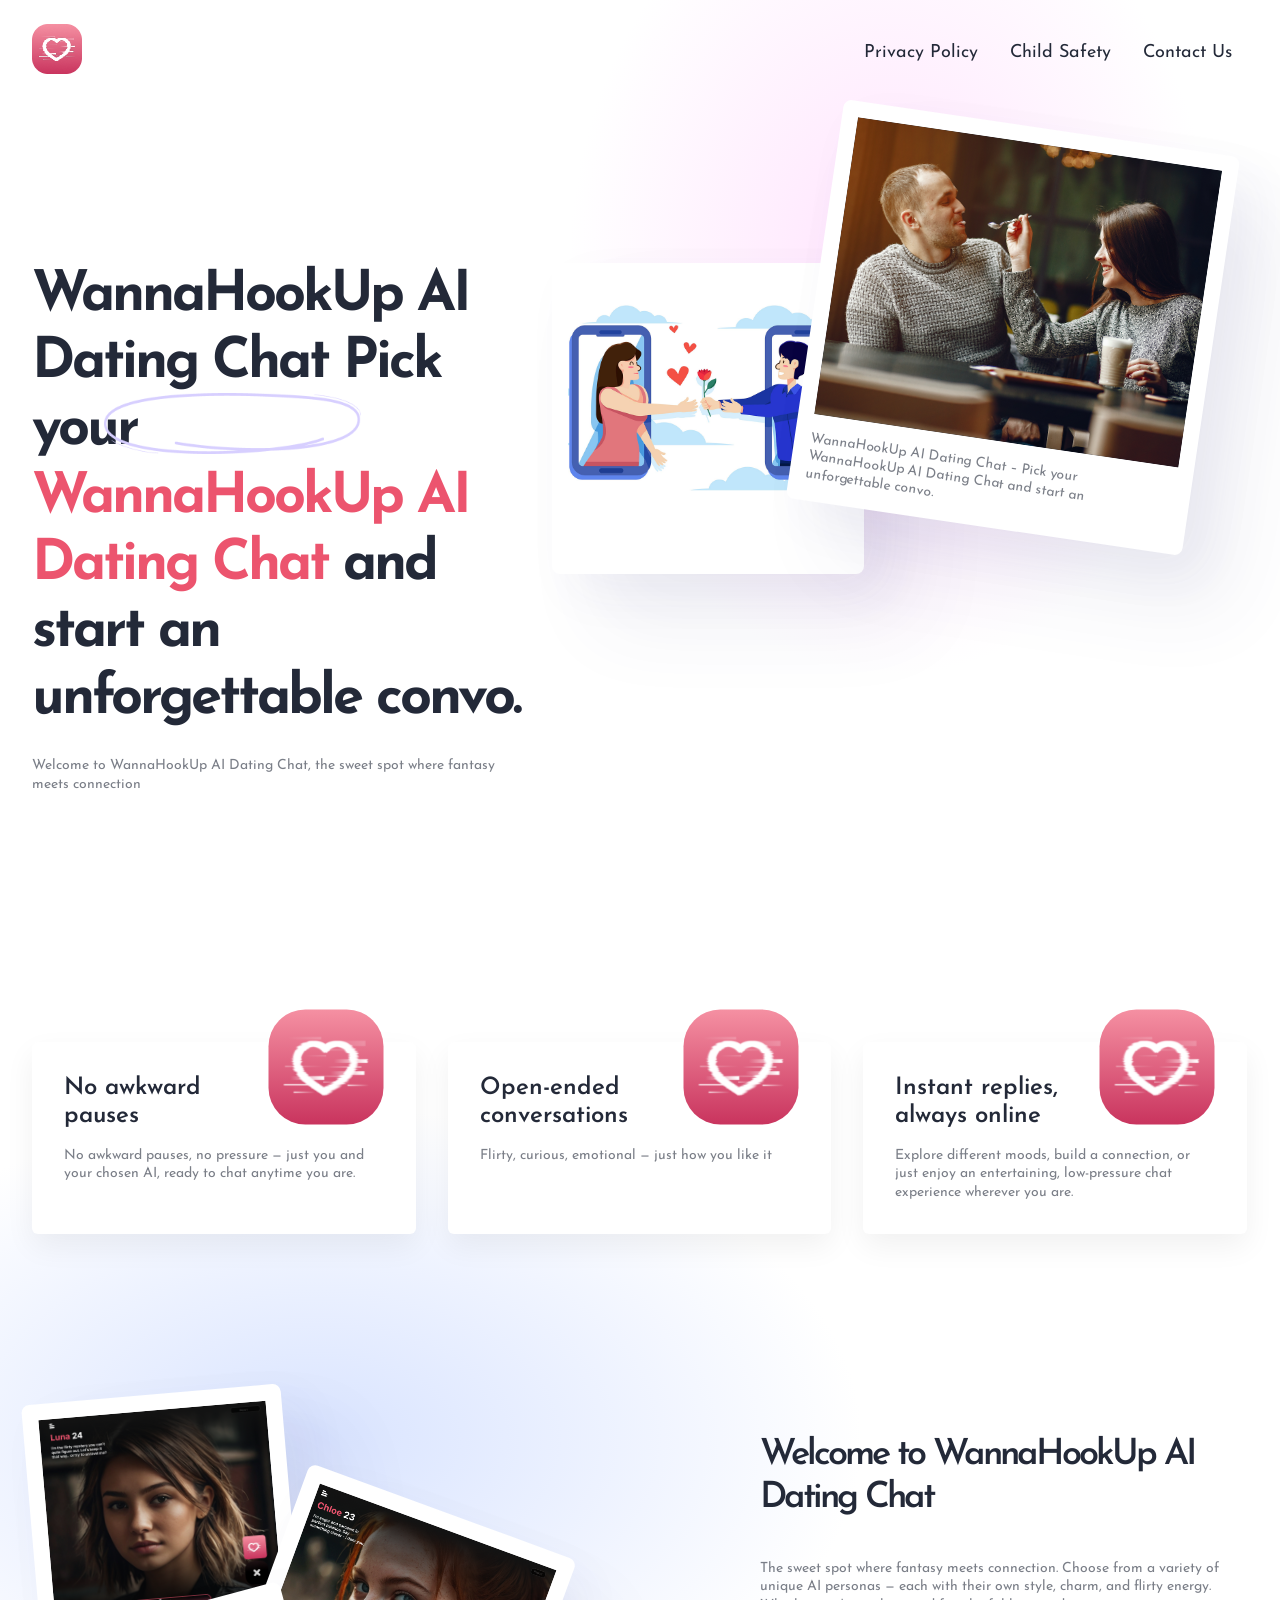
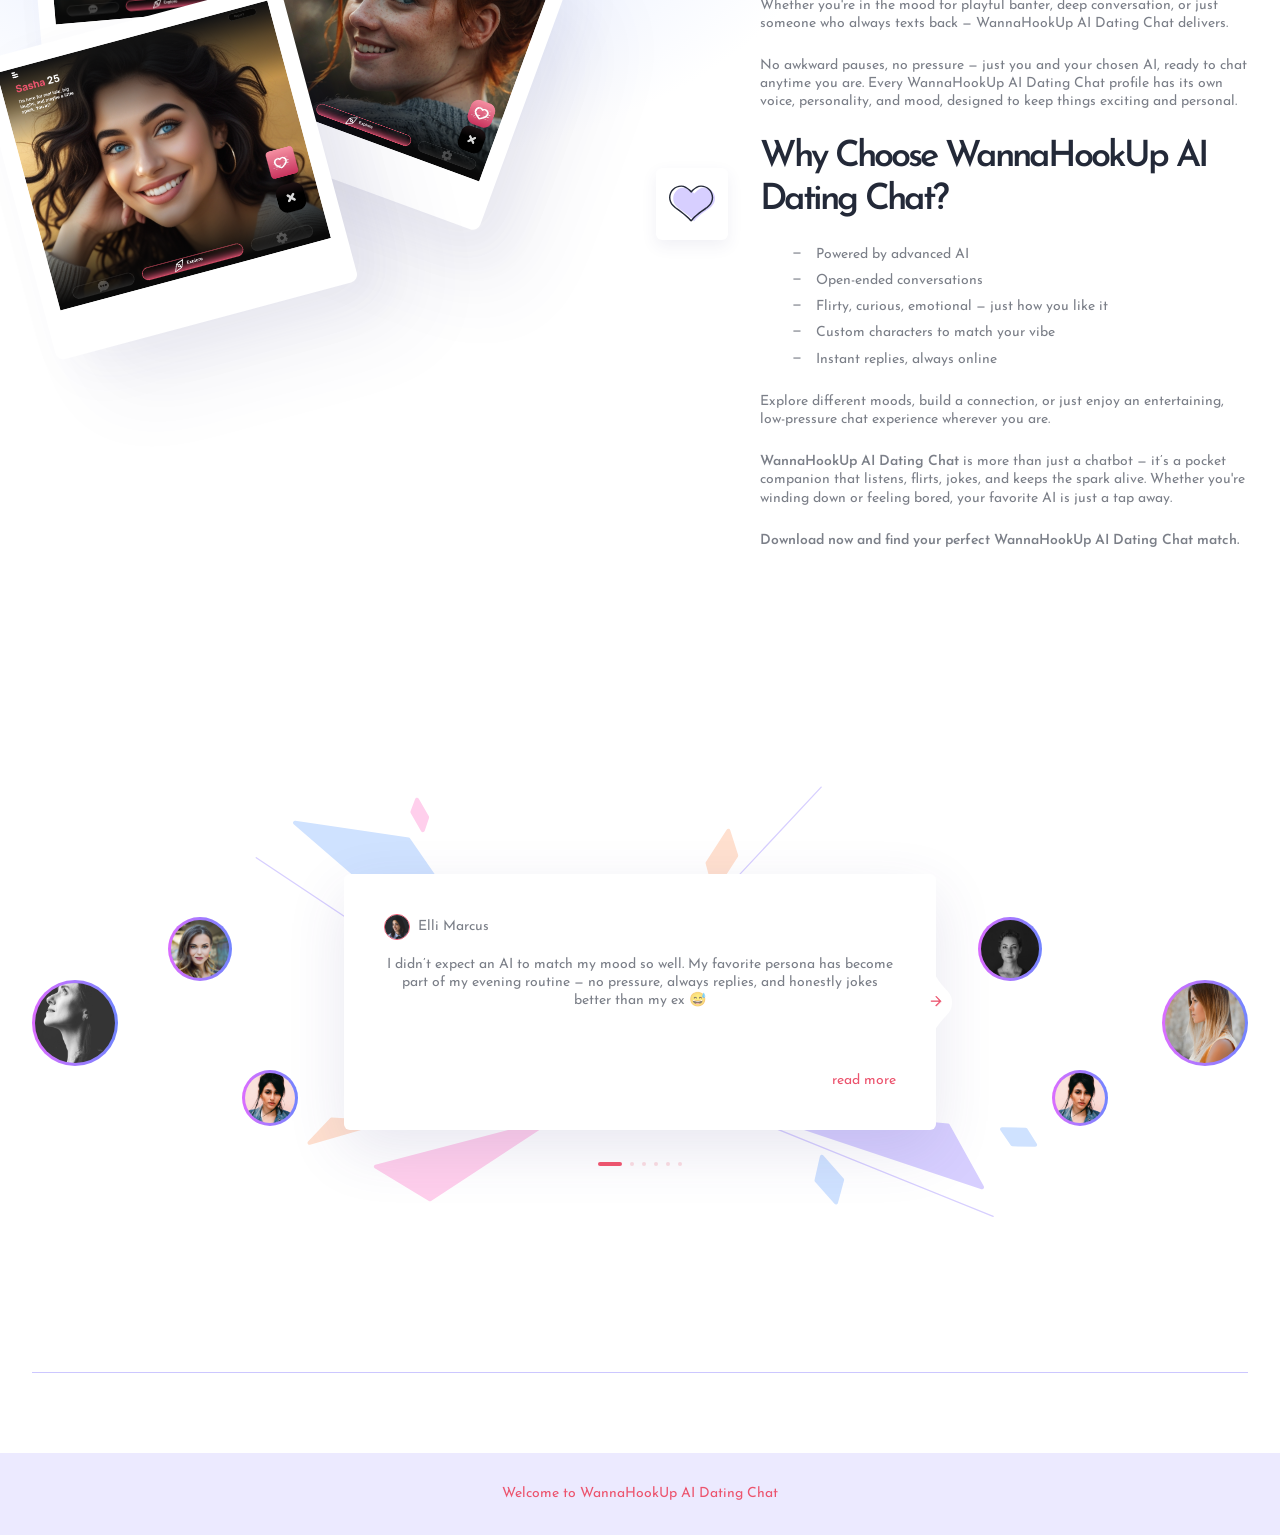
==== commit 767b8496: "Add files via upload" ====
--- a/index.html
+++ b/index.html
@@ -3,7 +3,7 @@
 <head>
     <!-- partial:parts/_head.html -->
     <meta charset="utf-8">
-<title>Caramel AI Dating Chat</title>
+<title>WannaHookUp AI Dating Chat</title>
 <meta name="viewport" content="width=device-width, initial-scale=1 , maximum-scale=1, user-scalable=0">
 <meta http-equiv="x-ua-compatible" content="ie=edge">
 <link rel="stylesheet" href="css/libs.min.css"/>
@@ -22,8 +22,8 @@
             <a href="index.html" class="site-logo__link">
                 <picture>
                     <source media="(max-width: 767px)" srcset="images/logo-mob.png">
-                    <source srcset="images/logo.svg">
-                    <img class="site-logo__img" src="images/logo.svg" alt="logo"/>
+                    <source srcset="images/logo-mob.png">
+                    <img class="site-logo__img" src="images/logo-mob.png" alt="logo"/>
                 </picture>
             </a>
         </div>
@@ -37,7 +37,7 @@
                         <nav class="nav">
                             <ul class="nav__list">
                                 <li class="nav__item"><a href="privacy.html" class="nav__link">Privacy Policy</a></li>
-                                <li class="nav__item"><a href="policyUN.html" class="nav__link">UN Policy </a></li>
+                                <li class="nav__item"><a href="child-safety.html" class="nav__link">Child Safety</a></li>
                                 <li class="nav__item"><a href="contactUs.html" class="nav__link">Contact Us</a></li>
                             </ul><!-- //nav__list -->
                         </nav><!-- //nav -->
@@ -87,7 +87,7 @@
                                         <img src="images/content/couple-cafe.png" alt="main-page-2">
                                     </div>
                                 </div>
-                                <div class="photo-info wysiwyg"><p>Flirty AI Chat – Pick your Caramel and start an unforgettable convo.</p></div>
+                                <div class="photo-info wysiwyg"><p>WannaHookUp AI Dating Chat – Pick your WannaHookUp AI Dating Chat and start an unforgettable convo.</p></div>
 
                             </div>
 
@@ -95,8 +95,8 @@
                     </div>
                     <div class="col col_5 col_desktop-12 order-desktop-1">
                         <div class="main-container">
-                            <h1 class="h1 main-title">Flirty AI Chat Pick your <span class="round-border round-border-1">Caramel</span> and start an unforgettable convo.<br></h1>
-                            <div class="wysiwyg main-description">Welcome to Caramel AI, the sweet spot where fantasy meets connection</div>
+                            <h1 class="h1 main-title">WannaHookUp AI Dating Chat Pick your <span class="round-border round-border-1">WannaHookUp AI Dating Chat</span> and start an unforgettable convo.<br></h1>
+                            <div class="wysiwyg main-description">Welcome to WannaHookUp AI Dating Chat, the sweet spot where fantasy meets connection</div>
                             <!-- <button type="button" class="btn popup-init" data-popupname="location-popup">order now</button> -->
                         </div>
                     </div>
@@ -192,17 +192,17 @@
                                     </div>
                                     <div class="emotional-info">
                                         <div class="emotional-description wysiwyg">
-                                            <h2 class="h2 emotional-title">Welcome to Caramel AI</h2>
+                                            <h2 class="h2 emotional-title">Welcome to WannaHookUp AI Dating Chat</h2>
                                             <p>
                                                 The sweet spot where fantasy meets connection. Choose from a variety of unique AI personas — each with their own style, charm, and flirty energy. 
-                                                Whether you're in the mood for playful banter, deep conversation, or just someone who always texts back — Caramel delivers.
+                                                Whether you're in the mood for playful banter, deep conversation, or just someone who always texts back — WannaHookUp AI Dating Chat delivers.
                                             </p>
                                             <p>
                                                 No awkward pauses, no pressure — just you and your chosen AI, ready to chat anytime you are. 
-                                                Every Caramel AI profile has its own voice, personality, and mood, designed to keep things exciting and personal.
+                                                Every WannaHookUp AI Dating Chat profile has its own voice, personality, and mood, designed to keep things exciting and personal.
                                             </p>
 
-                                            <h2>Why Choose Caramel AI?</h2>
+                                            <h2>Why Choose WannaHookUp AI Dating Chat?</h2>
                                             <ul>
                                                 <li>Powered by advanced AI</li>
                                                 <li>Open-ended conversations</li>
@@ -216,11 +216,11 @@
                                             </p>
 
                                             <p>
-                                                <strong>Caramel AI</strong> is more than just a chatbot — it’s a pocket companion that listens, flirts, jokes, and keeps the spark alive. 
+                                                <strong>WannaHookUp AI Dating Chat</strong> is more than just a chatbot — it’s a pocket companion that listens, flirts, jokes, and keeps the spark alive. 
                                                 Whether you're winding down or feeling bored, your favorite AI is just a tap away.
                                             </p>
 
-                                            <p><strong>Download now and find your perfect Caramel match.</strong></p> </p>
+                                            <p><strong>Download now and find your perfect WannaHookUp AI Dating Chat match.</strong></p> </p>
                                         </div>
                                     </div>
                                 </div>
@@ -337,7 +337,7 @@
                                                 <div class="reviews-item__middle">
                                                     <div class="wysiwyg text-center readMore-container">
                                                         <p>
-                                                            I got tired of ghosting and the same old conversations. With Caramel, I always get a reply and can just have fun. One of the AIs honestly feels like a close friend 💕
+                                                            I got tired of ghosting and the same old conversations. With WannaHookUp AI Dating Chat, I always get a reply and can just have fun. One of the AIs honestly feels like a close friend 💕
                                                         </p>
                                                     </div>
                                                 </div>
@@ -366,7 +366,7 @@
                                                 <div class="reviews-item__middle">
                                                     <div class="wysiwyg text-center readMore-container">
                                                         <p>
-                                                            After a long day at work, I open Caramel and chat with a character who listens and lifts my mood. It's like therapy, flirting, and chill vibes all in one.
+                                                            After a long day at work, I open WannaHookUp AI Dating Chat and chat with a character who listens and lifts my mood. It's like therapy, flirting, and chill vibes all in one.
                                                         </p>
                                                     </div>
                                                 </div>
@@ -424,7 +424,7 @@
                                                 <div class="reviews-item__middle">
                                                     <div class="wysiwyg text-center readMore-container">
                                                         <p>
-                                                            I downloaded Caramel AI out of curiosity, thinking I’d delete it in a day. Two weeks later, I’m still chatting every night. It’s weirdly comforting — like talking to someone who actually gets you, without any judgment or awkwardness.
+                                                            I downloaded WannaHookUp AI Dating Chat out of curiosity, thinking I’d delete it in a day. Two weeks later, I’m still chatting every night. It’s weirdly comforting — like talking to someone who actually gets you, without any judgment or awkwardness.
                                                         </p>
                                                     </div>
                                                 </div>
@@ -468,7 +468,7 @@
     </div>
     <div class="footer-bottom">
         <div class="container">
-            <span class="copyright text-center">Welcome to Caramel AI</span>
+            <span class="copyright text-center">Welcome to WannaHookUp AI Dating Chat</span>
         </div>
     </div>
 </footer>
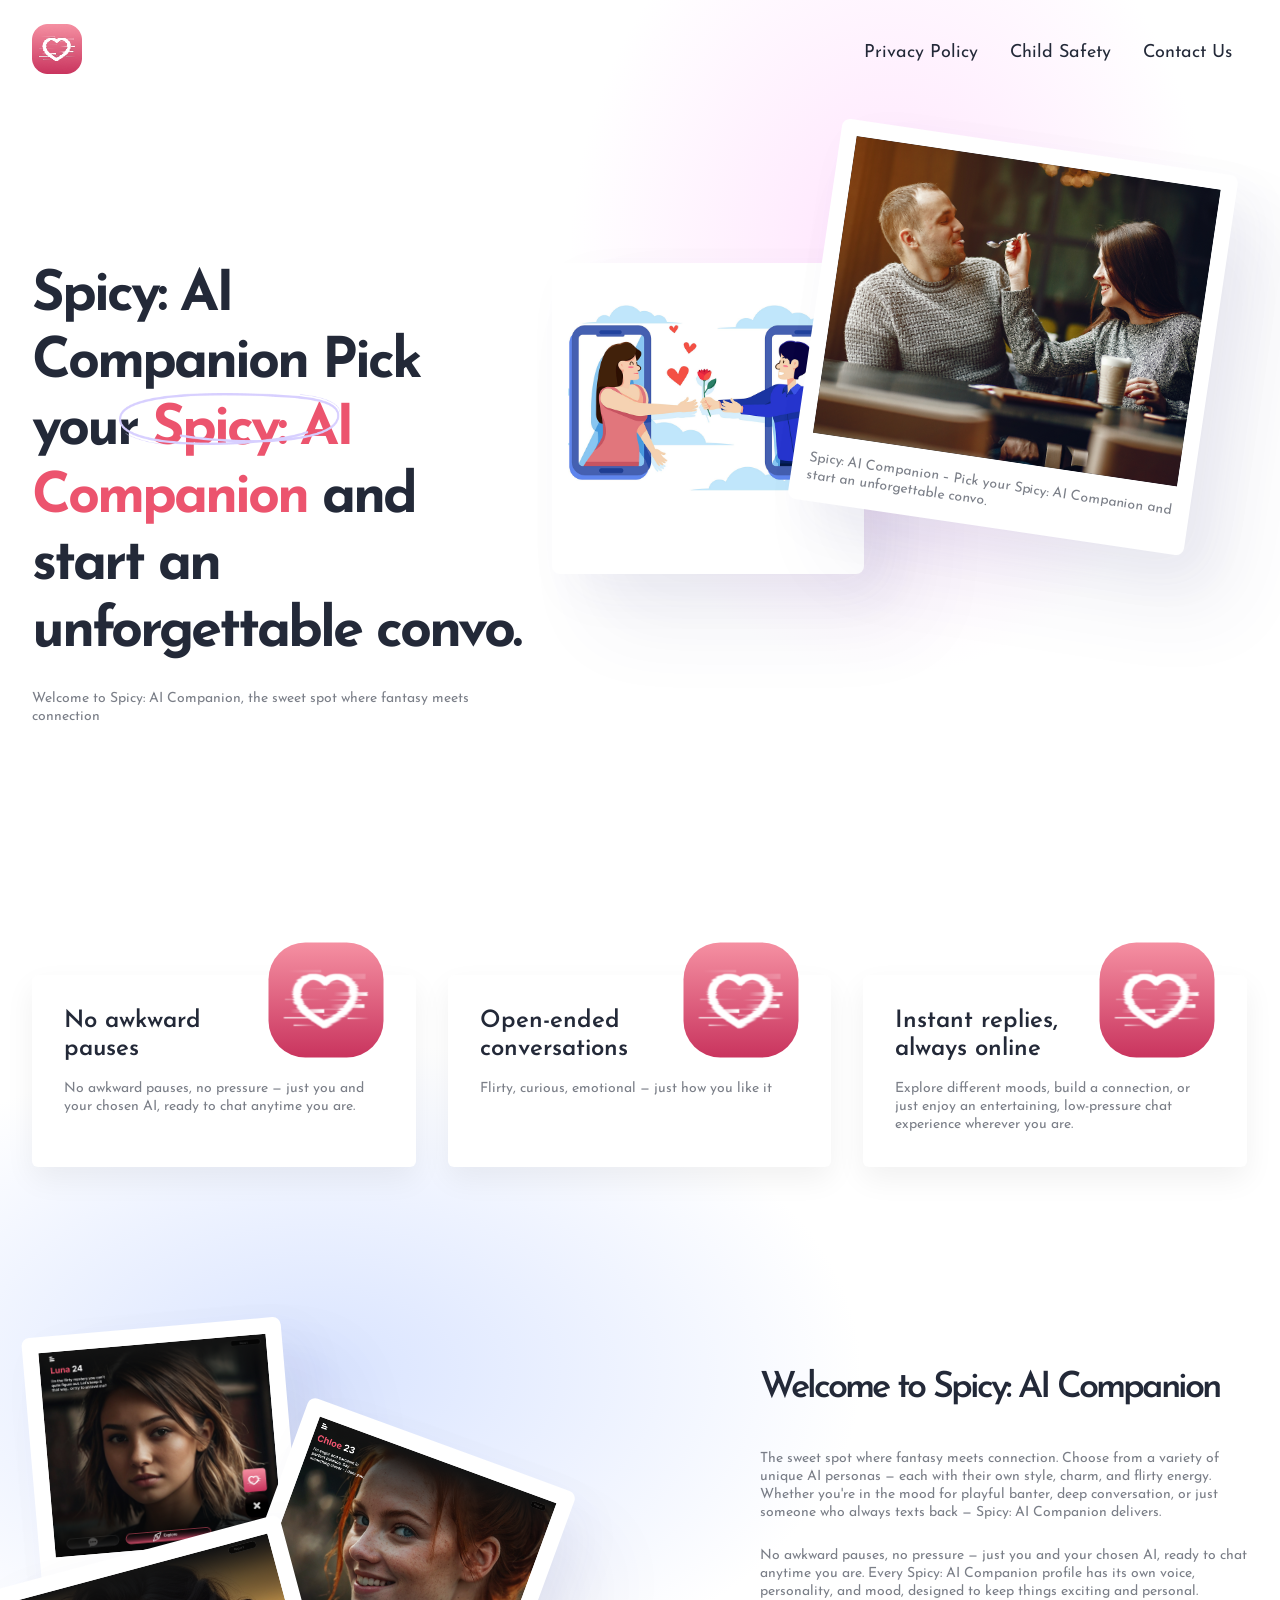
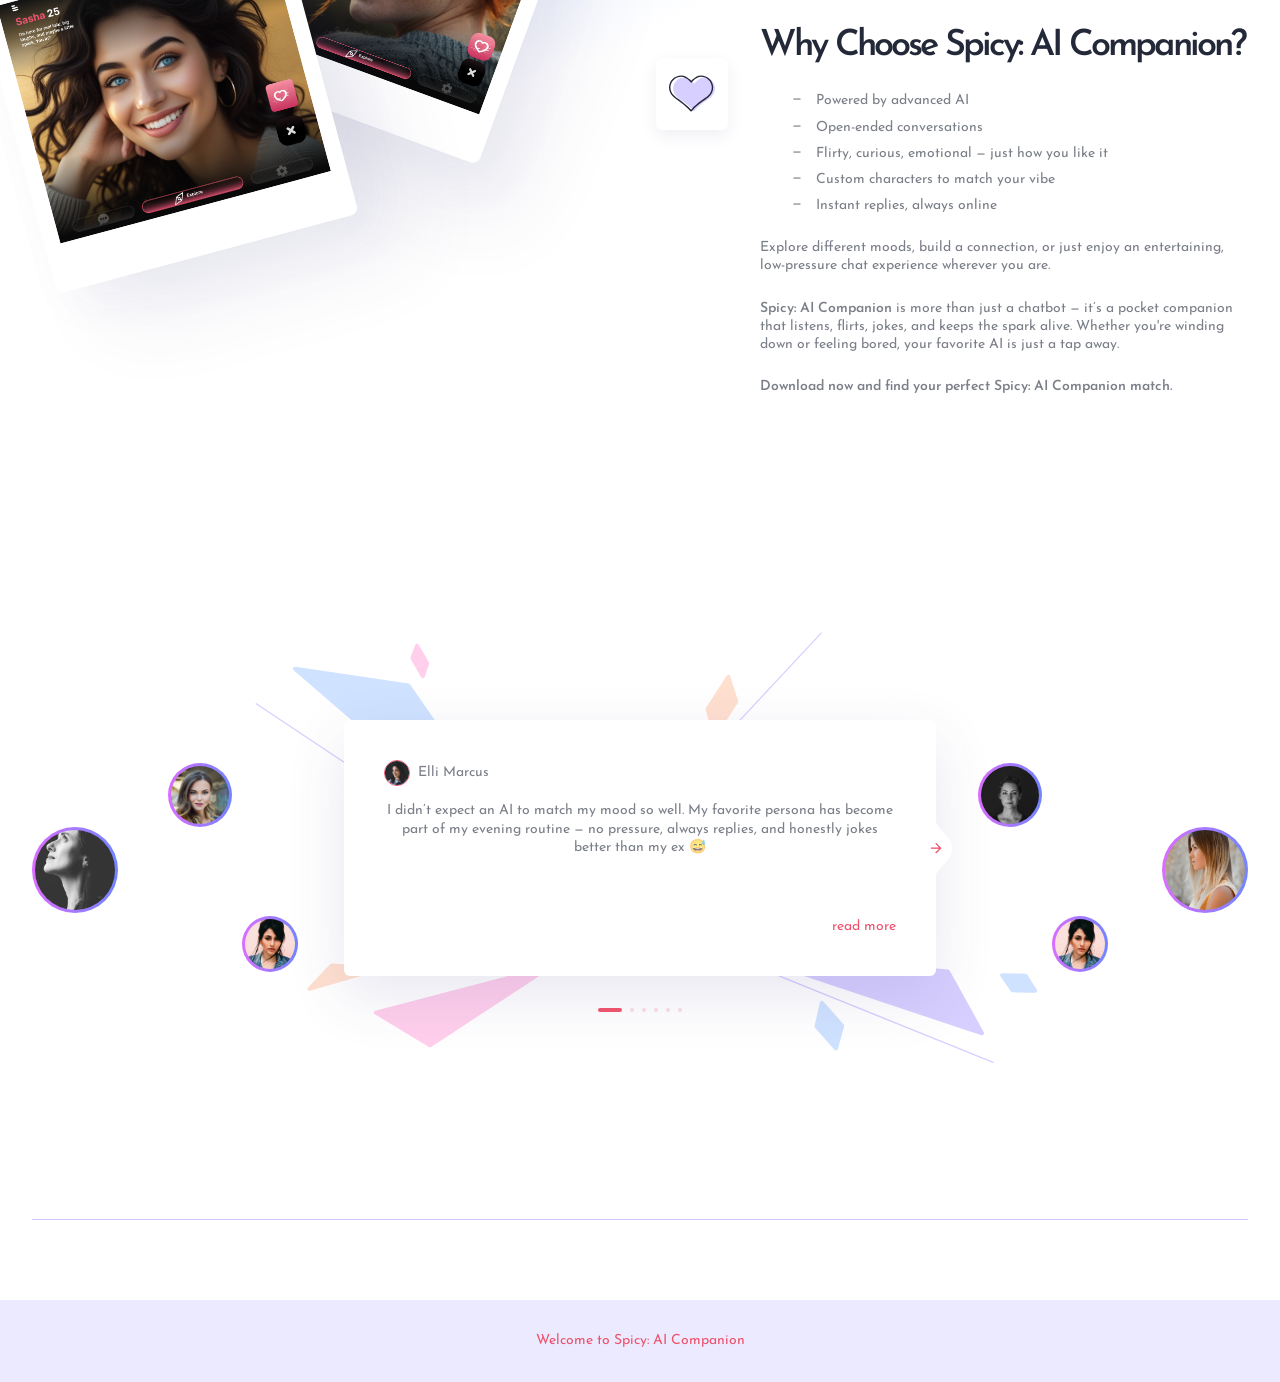
==== commit 98d00e32: "Add files via upload" ====
--- a/index.html
+++ b/index.html
@@ -3,7 +3,7 @@
 <head>
     <!-- partial:parts/_head.html -->
     <meta charset="utf-8">
-<title>WannaHookUp AI Dating Chat</title>
+<title> Spicy: AI Companion Dating Chat</title>
 <meta name="viewport" content="width=device-width, initial-scale=1 , maximum-scale=1, user-scalable=0">
 <meta http-equiv="x-ua-compatible" content="ie=edge">
 <link rel="stylesheet" href="css/libs.min.css"/>
@@ -87,7 +87,7 @@
                                         <img src="images/content/couple-cafe.png" alt="main-page-2">
                                     </div>
                                 </div>
-                                <div class="photo-info wysiwyg"><p>WannaHookUp AI Dating Chat – Pick your WannaHookUp AI Dating Chat and start an unforgettable convo.</p></div>
+                                <div class="photo-info wysiwyg"><p>Spicy: AI Companion – Pick your Spicy: AI Companion and start an unforgettable convo.</p></div>
 
                             </div>
 
@@ -95,8 +95,8 @@
                     </div>
                     <div class="col col_5 col_desktop-12 order-desktop-1">
                         <div class="main-container">
-                            <h1 class="h1 main-title">WannaHookUp AI Dating Chat Pick your <span class="round-border round-border-1">WannaHookUp AI Dating Chat</span> and start an unforgettable convo.<br></h1>
-                            <div class="wysiwyg main-description">Welcome to WannaHookUp AI Dating Chat, the sweet spot where fantasy meets connection</div>
+                            <h1 class="h1 main-title">Spicy: AI Companion Pick your <span class="round-border round-border-1">Spicy: AI Companion</span> and start an unforgettable convo.<br></h1>
+                            <div class="wysiwyg main-description">Welcome to Spicy: AI Companion, the sweet spot where fantasy meets connection</div>
                             <!-- <button type="button" class="btn popup-init" data-popupname="location-popup">order now</button> -->
                         </div>
                     </div>
@@ -192,17 +192,17 @@
                                     </div>
                                     <div class="emotional-info">
                                         <div class="emotional-description wysiwyg">
-                                            <h2 class="h2 emotional-title">Welcome to WannaHookUp AI Dating Chat</h2>
+                                            <h2 class="h2 emotional-title">Welcome to Spicy: AI Companion</h2>
                                             <p>
                                                 The sweet spot where fantasy meets connection. Choose from a variety of unique AI personas — each with their own style, charm, and flirty energy. 
-                                                Whether you're in the mood for playful banter, deep conversation, or just someone who always texts back — WannaHookUp AI Dating Chat delivers.
+                                                Whether you're in the mood for playful banter, deep conversation, or just someone who always texts back — Spicy: AI Companion delivers.
                                             </p>
                                             <p>
                                                 No awkward pauses, no pressure — just you and your chosen AI, ready to chat anytime you are. 
-                                                Every WannaHookUp AI Dating Chat profile has its own voice, personality, and mood, designed to keep things exciting and personal.
+                                                Every Spicy: AI Companion profile has its own voice, personality, and mood, designed to keep things exciting and personal.
                                             </p>
 
-                                            <h2>Why Choose WannaHookUp AI Dating Chat?</h2>
+                                            <h2>Why Choose Spicy: AI Companion?</h2>
                                             <ul>
                                                 <li>Powered by advanced AI</li>
                                                 <li>Open-ended conversations</li>
@@ -216,11 +216,11 @@
                                             </p>
 
                                             <p>
-                                                <strong>WannaHookUp AI Dating Chat</strong> is more than just a chatbot — it’s a pocket companion that listens, flirts, jokes, and keeps the spark alive. 
+                                                <strong>Spicy: AI Companion</strong> is more than just a chatbot — it’s a pocket companion that listens, flirts, jokes, and keeps the spark alive. 
                                                 Whether you're winding down or feeling bored, your favorite AI is just a tap away.
                                             </p>
 
-                                            <p><strong>Download now and find your perfect WannaHookUp AI Dating Chat match.</strong></p> </p>
+                                            <p><strong>Download now and find your perfect Spicy: AI Companion match.</strong></p> </p>
                                         </div>
                                     </div>
                                 </div>
@@ -337,7 +337,7 @@
                                                 <div class="reviews-item__middle">
                                                     <div class="wysiwyg text-center readMore-container">
                                                         <p>
-                                                            I got tired of ghosting and the same old conversations. With WannaHookUp AI Dating Chat, I always get a reply and can just have fun. One of the AIs honestly feels like a close friend 💕
+                                                            I got tired of ghosting and the same old conversations. With Spicy: AI Companion, I always get a reply and can just have fun. One of the AIs honestly feels like a close friend 💕
                                                         </p>
                                                     </div>
                                                 </div>
@@ -366,7 +366,7 @@
                                                 <div class="reviews-item__middle">
                                                     <div class="wysiwyg text-center readMore-container">
                                                         <p>
-                                                            After a long day at work, I open WannaHookUp AI Dating Chat and chat with a character who listens and lifts my mood. It's like therapy, flirting, and chill vibes all in one.
+                                                            After a long day at work, I open Spicy: AI Companion and chat with a character who listens and lifts my mood. It's like therapy, flirting, and chill vibes all in one.
                                                         </p>
                                                     </div>
                                                 </div>
@@ -424,7 +424,7 @@
                                                 <div class="reviews-item__middle">
                                                     <div class="wysiwyg text-center readMore-container">
                                                         <p>
-                                                            I downloaded WannaHookUp AI Dating Chat out of curiosity, thinking I’d delete it in a day. Two weeks later, I’m still chatting every night. It’s weirdly comforting — like talking to someone who actually gets you, without any judgment or awkwardness.
+                                                            I downloaded Spicy: AI Companion out of curiosity, thinking I’d delete it in a day. Two weeks later, I’m still chatting every night. It’s weirdly comforting — like talking to someone who actually gets you, without any judgment or awkwardness.
                                                         </p>
                                                     </div>
                                                 </div>
@@ -468,7 +468,7 @@
     </div>
     <div class="footer-bottom">
         <div class="container">
-            <span class="copyright text-center">Welcome to WannaHookUp AI Dating Chat</span>
+            <span class="copyright text-center">Welcome to Spicy: AI Companion</span>
         </div>
     </div>
 </footer>
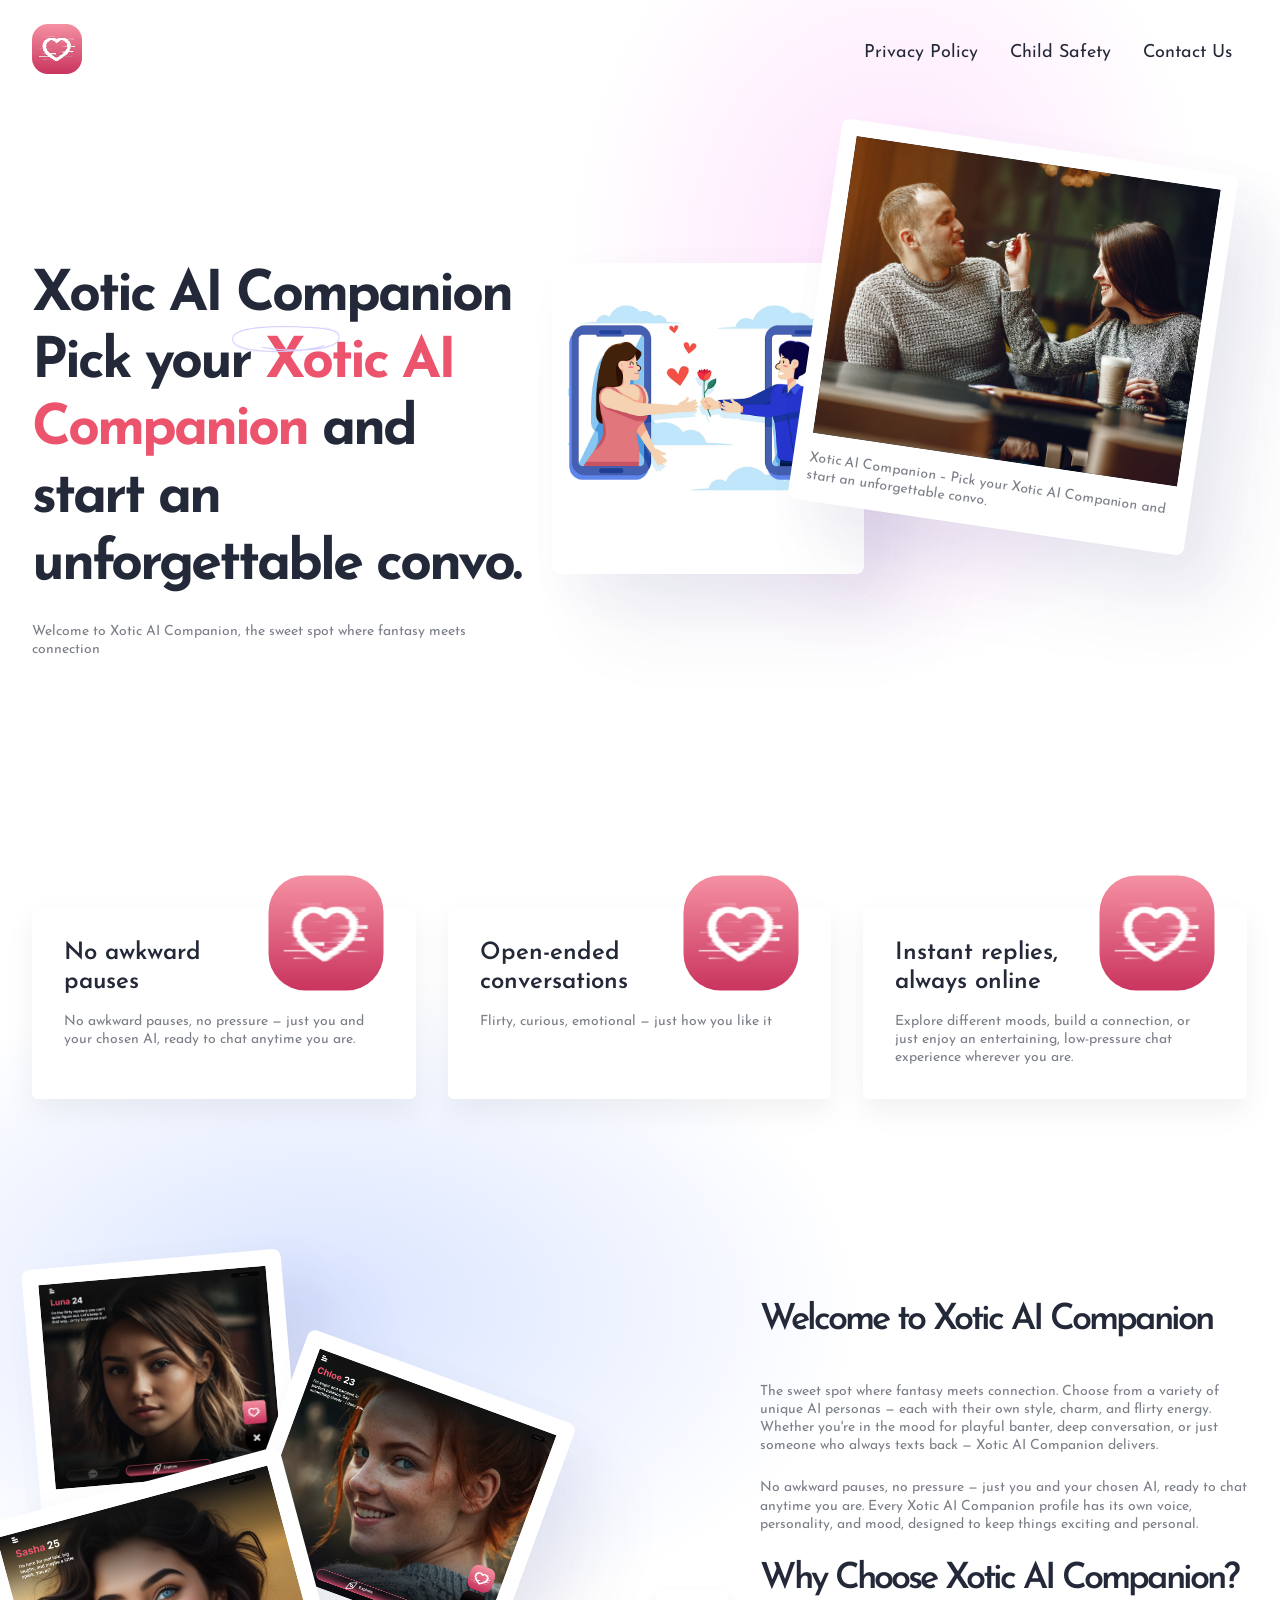
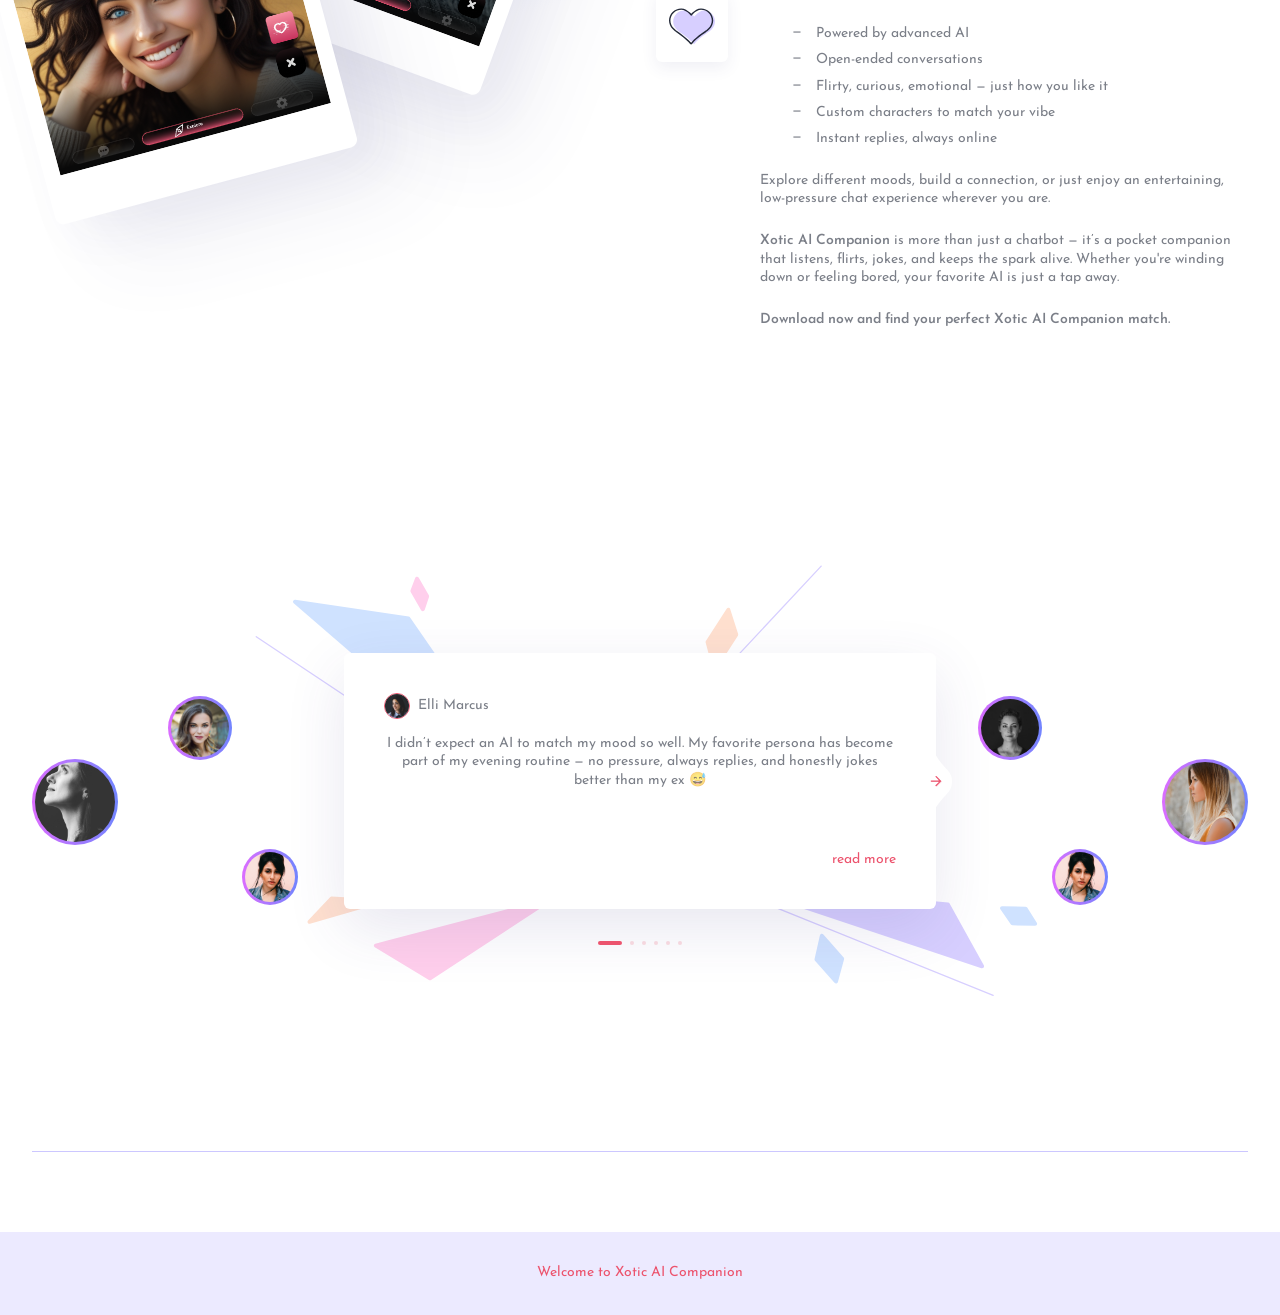
==== commit f1ff5fbf: "Add files via upload" ====
--- a/index.html
+++ b/index.html
@@ -3,7 +3,7 @@
 <head>
     <!-- partial:parts/_head.html -->
     <meta charset="utf-8">
-<title> Spicy: AI Companion Dating Chat</title>
+<title> Xotic AI Companion Dating Chat</title>
 <meta name="viewport" content="width=device-width, initial-scale=1 , maximum-scale=1, user-scalable=0">
 <meta http-equiv="x-ua-compatible" content="ie=edge">
 <link rel="stylesheet" href="css/libs.min.css"/>
@@ -87,7 +87,7 @@
                                         <img src="images/content/couple-cafe.png" alt="main-page-2">
                                     </div>
                                 </div>
-                                <div class="photo-info wysiwyg"><p>Spicy: AI Companion – Pick your Spicy: AI Companion and start an unforgettable convo.</p></div>
+                                <div class="photo-info wysiwyg"><p>Xotic AI Companion – Pick your Xotic AI Companion and start an unforgettable convo.</p></div>
 
                             </div>
 
@@ -95,8 +95,8 @@
                     </div>
                     <div class="col col_5 col_desktop-12 order-desktop-1">
                         <div class="main-container">
-                            <h1 class="h1 main-title">Spicy: AI Companion Pick your <span class="round-border round-border-1">Spicy: AI Companion</span> and start an unforgettable convo.<br></h1>
-                            <div class="wysiwyg main-description">Welcome to Spicy: AI Companion, the sweet spot where fantasy meets connection</div>
+                            <h1 class="h1 main-title">Xotic AI Companion Pick your <span class="round-border round-border-1">Xotic AI Companion</span> and start an unforgettable convo.<br></h1>
+                            <div class="wysiwyg main-description">Welcome to Xotic AI Companion, the sweet spot where fantasy meets connection</div>
                             <!-- <button type="button" class="btn popup-init" data-popupname="location-popup">order now</button> -->
                         </div>
                     </div>
@@ -192,17 +192,17 @@
                                     </div>
                                     <div class="emotional-info">
                                         <div class="emotional-description wysiwyg">
-                                            <h2 class="h2 emotional-title">Welcome to Spicy: AI Companion</h2>
+                                            <h2 class="h2 emotional-title">Welcome to Xotic AI Companion</h2>
                                             <p>
                                                 The sweet spot where fantasy meets connection. Choose from a variety of unique AI personas — each with their own style, charm, and flirty energy. 
-                                                Whether you're in the mood for playful banter, deep conversation, or just someone who always texts back — Spicy: AI Companion delivers.
+                                                Whether you're in the mood for playful banter, deep conversation, or just someone who always texts back — Xotic AI Companion delivers.
                                             </p>
                                             <p>
                                                 No awkward pauses, no pressure — just you and your chosen AI, ready to chat anytime you are. 
-                                                Every Spicy: AI Companion profile has its own voice, personality, and mood, designed to keep things exciting and personal.
+                                                Every Xotic AI Companion profile has its own voice, personality, and mood, designed to keep things exciting and personal.
                                             </p>
 
-                                            <h2>Why Choose Spicy: AI Companion?</h2>
+                                            <h2>Why Choose Xotic AI Companion?</h2>
                                             <ul>
                                                 <li>Powered by advanced AI</li>
                                                 <li>Open-ended conversations</li>
@@ -216,11 +216,11 @@
                                             </p>
 
                                             <p>
-                                                <strong>Spicy: AI Companion</strong> is more than just a chatbot — it’s a pocket companion that listens, flirts, jokes, and keeps the spark alive. 
+                                                <strong>Xotic AI Companion</strong> is more than just a chatbot — it’s a pocket companion that listens, flirts, jokes, and keeps the spark alive. 
                                                 Whether you're winding down or feeling bored, your favorite AI is just a tap away.
                                             </p>
 
-                                            <p><strong>Download now and find your perfect Spicy: AI Companion match.</strong></p> </p>
+                                            <p><strong>Download now and find your perfect Xotic AI Companion match.</strong></p> </p>
                                         </div>
                                     </div>
                                 </div>
@@ -337,7 +337,7 @@
                                                 <div class="reviews-item__middle">
                                                     <div class="wysiwyg text-center readMore-container">
                                                         <p>
-                                                            I got tired of ghosting and the same old conversations. With Spicy: AI Companion, I always get a reply and can just have fun. One of the AIs honestly feels like a close friend 💕
+                                                            I got tired of ghosting and the same old conversations. With Xotic AI Companion, I always get a reply and can just have fun. One of the AIs honestly feels like a close friend 💕
                                                         </p>
                                                     </div>
                                                 </div>
@@ -366,7 +366,7 @@
                                                 <div class="reviews-item__middle">
                                                     <div class="wysiwyg text-center readMore-container">
                                                         <p>
-                                                            After a long day at work, I open Spicy: AI Companion and chat with a character who listens and lifts my mood. It's like therapy, flirting, and chill vibes all in one.
+                                                            After a long day at work, I open Xotic AI Companion and chat with a character who listens and lifts my mood. It's like therapy, flirting, and chill vibes all in one.
                                                         </p>
                                                     </div>
                                                 </div>
@@ -424,7 +424,7 @@
                                                 <div class="reviews-item__middle">
                                                     <div class="wysiwyg text-center readMore-container">
                                                         <p>
-                                                            I downloaded Spicy: AI Companion out of curiosity, thinking I’d delete it in a day. Two weeks later, I’m still chatting every night. It’s weirdly comforting — like talking to someone who actually gets you, without any judgment or awkwardness.
+                                                            I downloaded Xotic AI Companion out of curiosity, thinking I’d delete it in a day. Two weeks later, I’m still chatting every night. It’s weirdly comforting — like talking to someone who actually gets you, without any judgment or awkwardness.
                                                         </p>
                                                     </div>
                                                 </div>
@@ -468,7 +468,7 @@
     </div>
     <div class="footer-bottom">
         <div class="container">
-            <span class="copyright text-center">Welcome to Spicy: AI Companion</span>
+            <span class="copyright text-center">Welcome to Xotic AI Companion</span>
         </div>
     </div>
 </footer>
